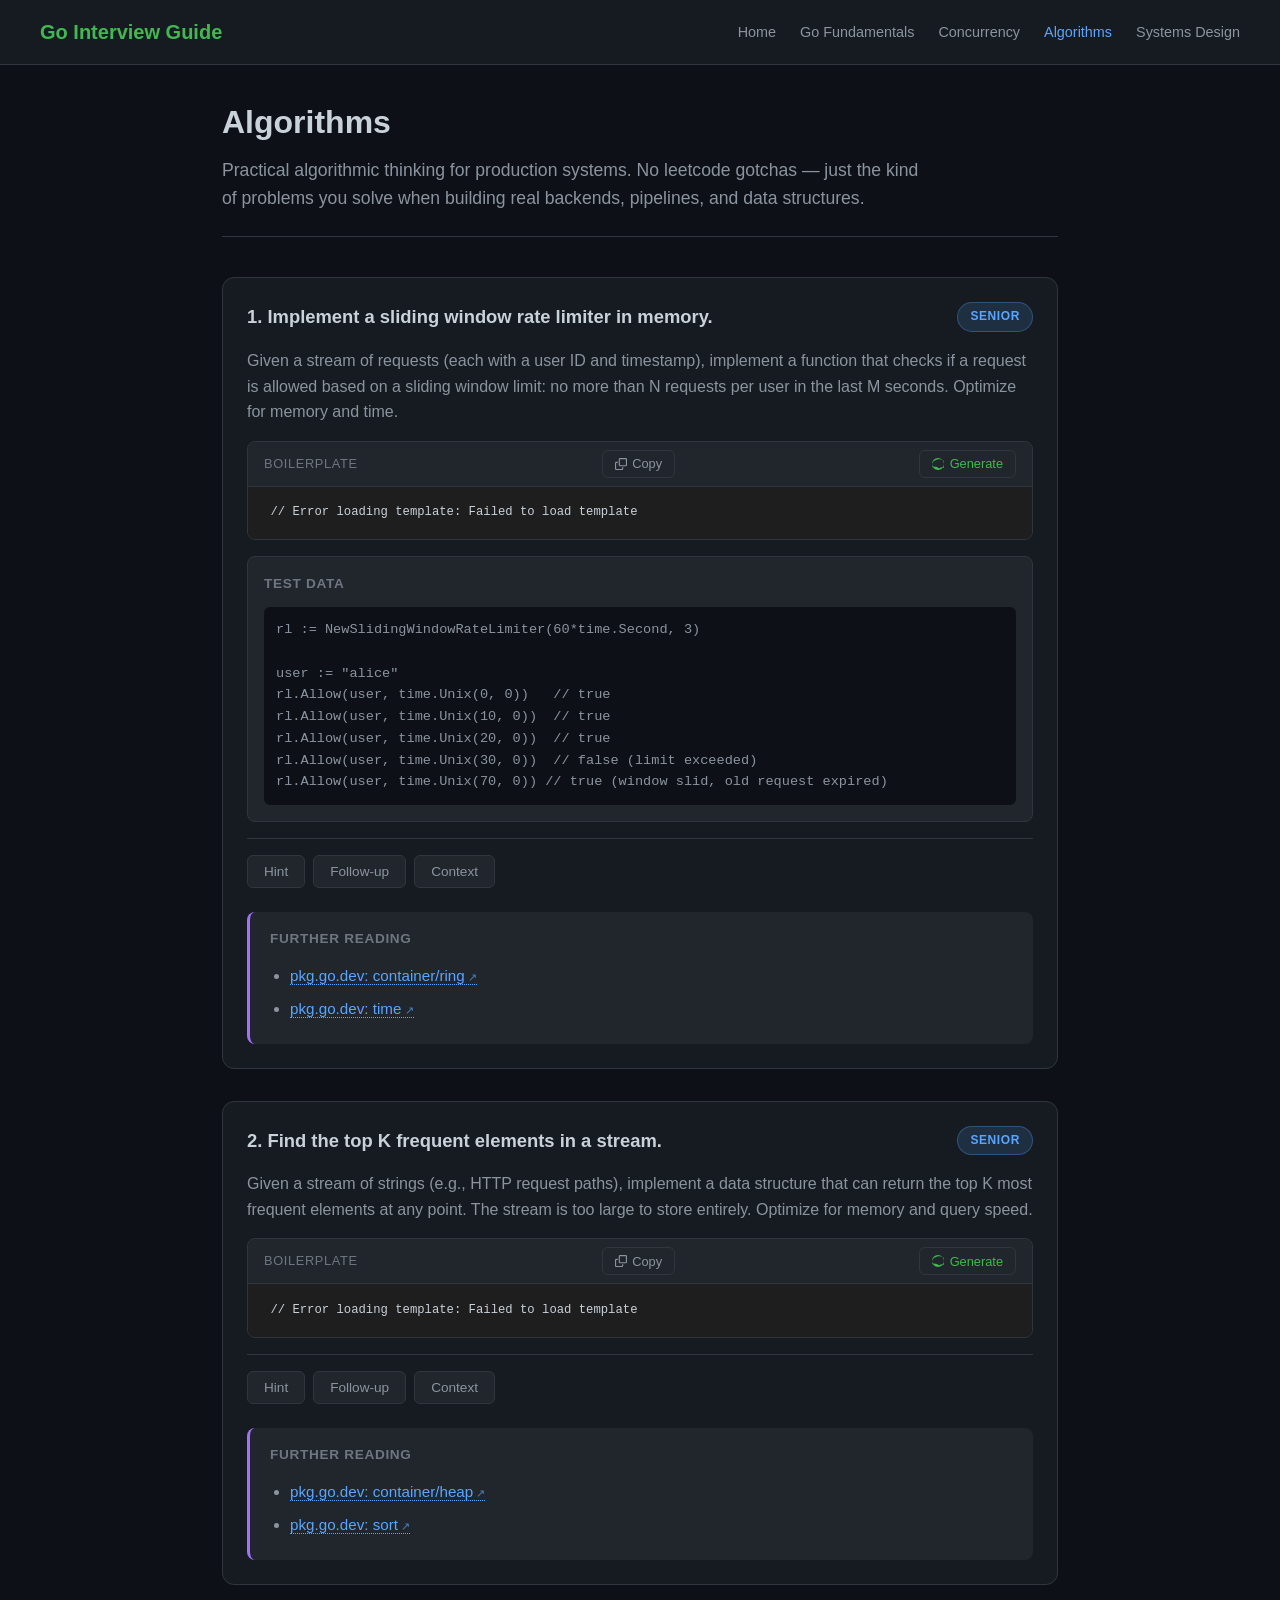
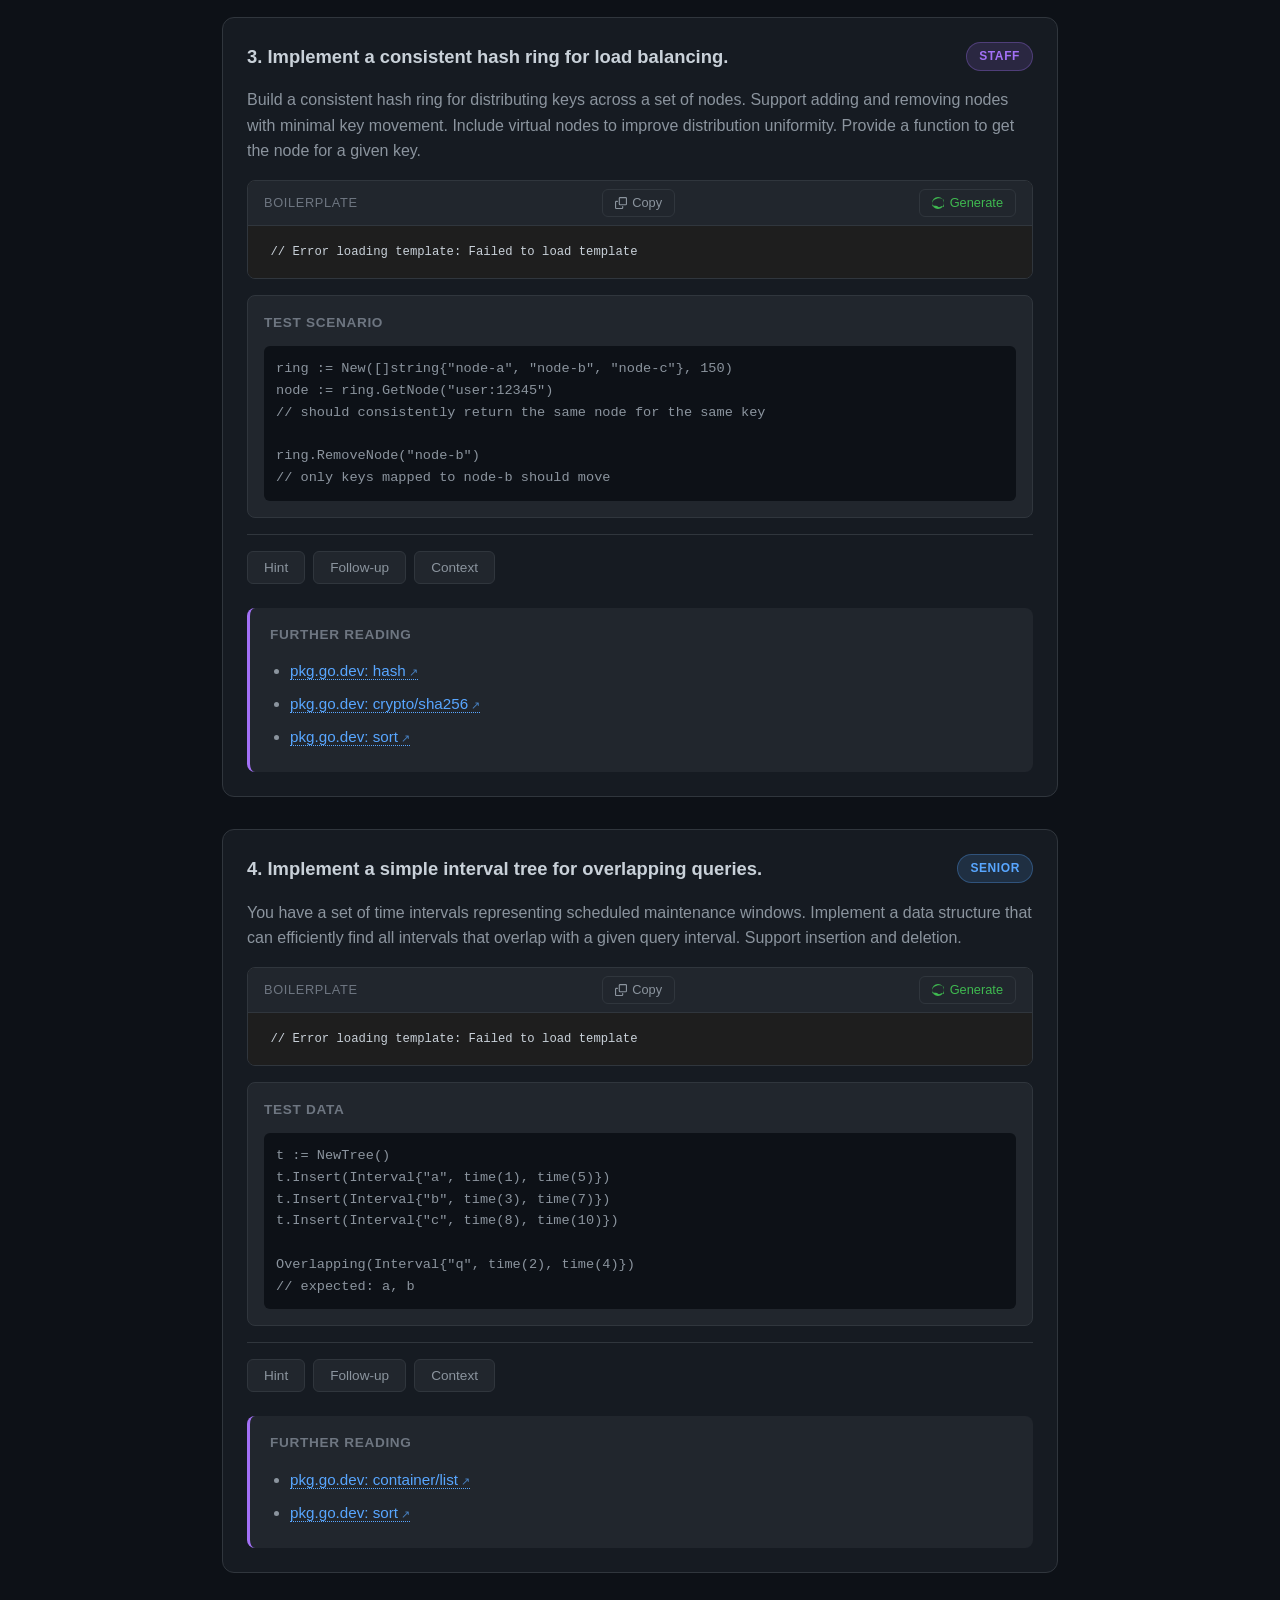
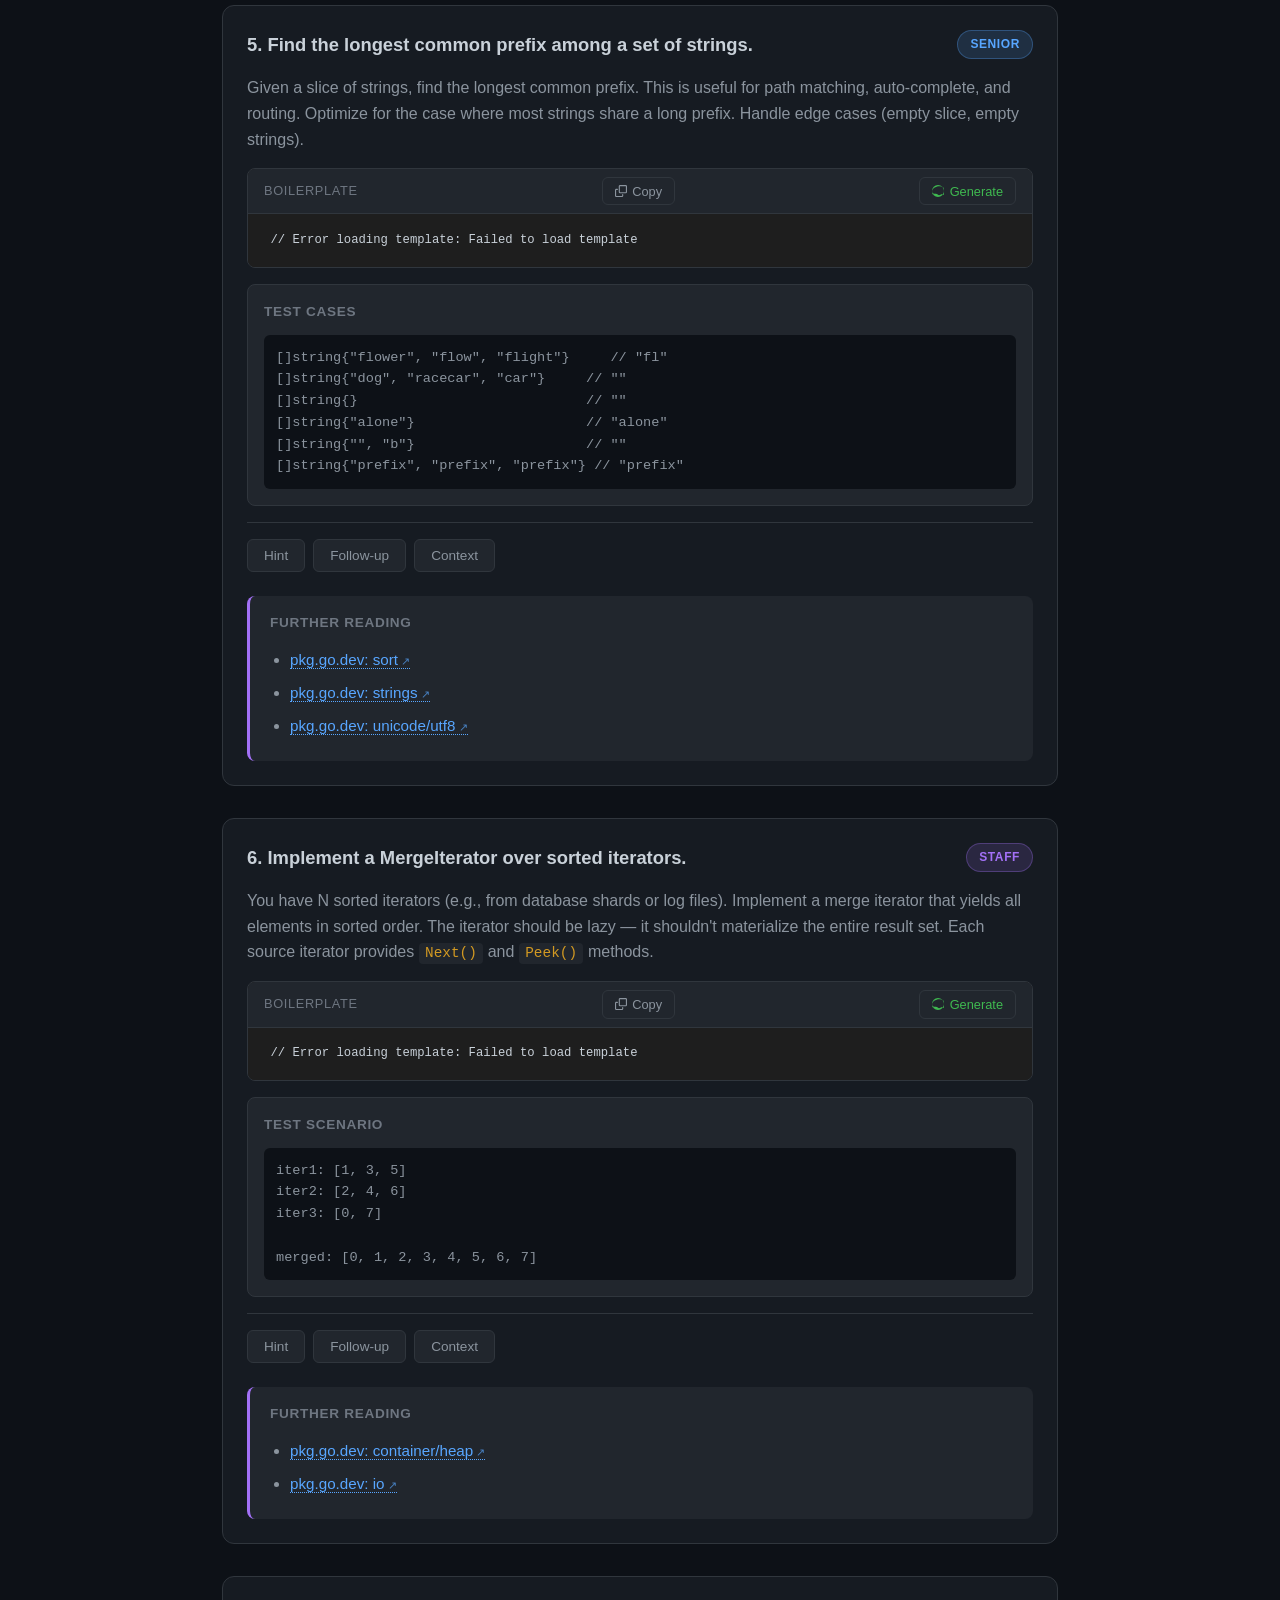
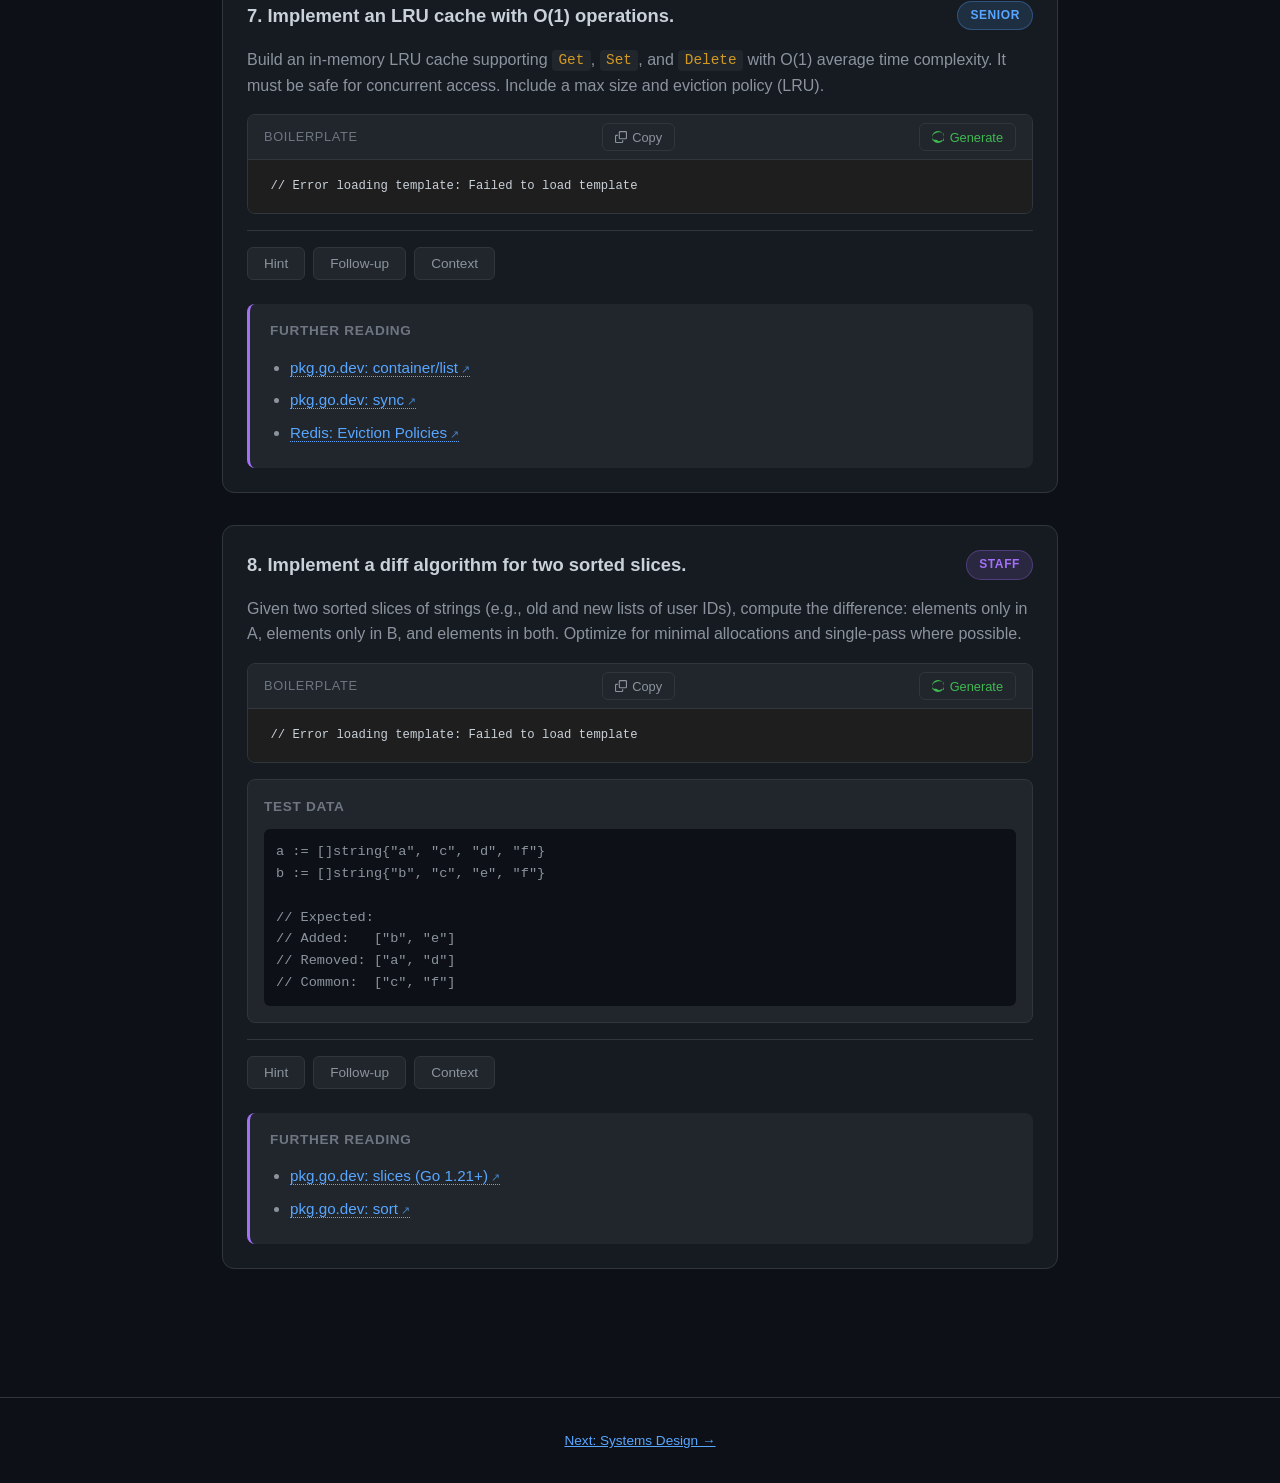
==== go-interview-guide/algorithms.html @ 75d3f21a "init" ====
<!DOCTYPE html>
<html lang="en">
<head>
  <meta charset="UTF-8">
  <meta name="viewport" content="width=device-width, initial-scale=1.0">
  <title>Algorithms - Interview Guide</title>
  <link rel="stylesheet" href="style.css">
  <script src="script.js" defer></script>
</head>
<body>
  <header class="site-header">
    <div class="header-content">
      <a href="index.html" class="site-title">Go Interview Guide</a>
      <nav>
        <ul class="nav-links">
          <li><a href="index.html">Home</a></li>
          <li><a href="go-fundamentals.html">Go Fundamentals</a></li>
          <li><a href="concurrency.html">Concurrency</a></li>
          <li><a href="algorithms.html">Algorithms</a></li>
          <li><a href="systems-design.html">Systems Design</a></li>
        </ul>
      </nav>
    </div>
  </header>

  <main class="container">
    <div class="section-header">
      <h1>Algorithms</h1>
      <p>Practical algorithmic thinking for production systems. No leetcode gotchas — just the kind of problems you solve when building real backends, pipelines, and data structures.</p>
    </div>

    <!-- Question 1 -->
    <div class="question-card">
      <div class="question-header">
        <h3 class="question-title">1. Implement a sliding window rate limiter in memory.</h3>
        <span class="level-badge level-senior">Senior</span>
      </div>
      <div class="question-body">
        <p>Given a stream of requests (each with a user ID and timestamp), implement a function that checks if a request is allowed based on a sliding window limit: no more than N requests per user in the last M seconds. Optimize for memory and time.</p>

        <div class="code-block-wrapper" data-template="algorithms/q01-sliding-window/main.go">
          <div class="code-header">
            <span class="code-label">Boilerplate</span>
            <button class="copy-btn">
              <svg width="12" height="12" viewBox="0 0 16 16" fill="currentColor"><path d="M0 6.75C0 5.784.784 5 1.75 5h1.5a.75.75 0 0 1 0 1.5h-1.5a.25.25 0 0 0-.25.25v7.5c0 .138.112.25.25.25h7.5a.25.25 0 0 0 .25-.25v-1.5a.75.75 0 0 1 1.5 0v1.5A1.75 1.75 0 0 1 9.25 16h-7.5A1.75 1.75 0 0 1 0 14.25Z"/><path d="M5 1.75C5 .784 5.784 0 6.75 0h7.5C15.216 0 16 .784 16 1.75v7.5A1.75 1.75 0 0 1 14.25 11h-7.5A1.75 1.75 0 0 1 5 9.25Zm1.75-.25a.25.25 0 0 0-.25.25v7.5c0 .138.112.25.25.25h7.5a.25.25 0 0 0 .25-.25v-7.5a.25.25 0 0 0-.25-.25Z"/></svg>
              Copy
            </button>
            <button class="generate-btn" data-template="algorithms/q01-sliding-window/main.go" data-problem="q1" data-section="algorithms">
              <svg width="12" height="12" viewBox="0 0 16 16" fill="currentColor"><path d="M8 0a8 8 0 1 1 0 16A8 8 0 0 1 8 0ZM1.612 10.867c.763.813 2.014 1.144 2.984.816.23-.086.48-.126.73-.126.67 0 1.34.24 1.86.69.12.1.24.22.36.35.72.87 1.88 1.22 2.92.84.28-.1.56-.26.82-.46.72-.57 1.68-.78 2.58-.54.62.16 1.2.52 1.62 1.03a6.96 6.96 0 0 0 1.62-5.05c0-2.12-.94-4.02-2.42-5.29a6.96 6.96 0 0 0-3.71-1.56c-.42-.04-.84-.06-1.26-.06-2.48 0-4.8.84-6.64 2.26-.28.22-.54.46-.8.72-.46.46-.88.98-1.24 1.54-.46.72-.8 1.52-1.02 2.36-.1.42-.16.86-.16 1.3 0 1.12.3 2.18.82 3.1z"/></svg>
              Generate
            </button>
          </div>
          <pre><code class="template-content">Loading...</code></pre>
        </div>

        <div class="test-box">
          <h4>Test Data</h4>
          <pre>rl := NewSlidingWindowRateLimiter(60*time.Second, 3)

user := "alice"
rl.Allow(user, time.Unix(0, 0))   // true
rl.Allow(user, time.Unix(10, 0))  // true
rl.Allow(user, time.Unix(20, 0))  // true
rl.Allow(user, time.Unix(30, 0))  // false (limit exceeded)
rl.Allow(user, time.Unix(70, 0)) // true (window slid, old request expired)</pre>
        </div>

        <div class="workspace-status" id="ws-q1"></div>
        <div class="toggle-controls">
          <button class="toggle-btn" data-target="q1-hint">Hint</button>
          <button class="toggle-btn" data-target="q1-followup">Follow-up</button>
          <button class="toggle-btn" data-target="q1-context">Context</button>
        </div>

        <div id="q1-hint" class="toggle-content hint-box">
          <h4>Hint</h4>
          <p>Store a ring buffer or circular slice of timestamps per user. On each request, drop timestamps older than <code>now - window</code>, then check the count. A ring buffer gives O(1) amortized time and bounded memory.</p>
        </div>
        <div id="q1-followup" class="toggle-content followup-box">
          <h4>Follow-up</h4>
          <ul>
            <li>How would you evict stale users to prevent memory growth?</li>
            <li>What if you need to support millions of users? How would you shard this?</li>
            <li>Compare fixed window vs. sliding window. Why is sliding window "fairer"?</li>
          </ul>
        </div>
        <div id="q1-context" class="toggle-content context-box">
          <h4>Context</h4>
          <p>Sliding window rate limiting is a standard backend requirement. The naive approach (storing all requests) has unbounded memory. The ring buffer approach is the production answer. The sharding follow-up is a classic distributed systems question that separates senior from staff.</p>
        </div>
        <div class="further-reading">
          <h4>Further Reading</h4>
          <ul>
            <li><a href="https://pkg.go.dev/container/ring" class="doc-link" target="_blank" rel="noopener">pkg.go.dev: container/ring</a></li>
            <li><a href="https://pkg.go.dev/time" class="doc-link" target="_blank" rel="noopener">pkg.go.dev: time</a></li>
          </ul>
        </div>
      </div>
    </div>

    <!-- Question 2 -->
    <div class="question-card">
      <div class="question-header">
        <h3 class="question-title">2. Find the top K frequent elements in a stream.</h3>
        <span class="level-badge level-senior">Senior</span>
      </div>
      <div class="question-body">
        <p>Given a stream of strings (e.g., HTTP request paths), implement a data structure that can return the top K most frequent elements at any point. The stream is too large to store entirely. Optimize for memory and query speed.</p>

        <div class="code-block-wrapper" data-template="algorithms/q02-top-k/topk.go">
          <div class="code-header">
            <span class="code-label">Boilerplate</span>
            <button class="copy-btn">
              <svg width="12" height="12" viewBox="0 0 16 16" fill="currentColor"><path d="M0 6.75C0 5.784.784 5 1.75 5h1.5a.75.75 0 0 1 0 1.5h-1.5a.25.25 0 0 0-.25.25v7.5c0 .138.112.25.25.25h7.5a.25.25 0 0 0 .25-.25v-1.5a.75.75 0 0 1 1.5 0v1.5A1.75 1.75 0 0 1 9.25 16h-7.5A1.75 1.75 0 0 1 0 14.25Z"/><path d="M5 1.75C5 .784 5.784 0 6.75 0h7.5C15.216 0 16 .784 16 1.75v7.5A1.75 1.75 0 0 1 14.25 11h-7.5A1.75 1.75 0 0 1 5 9.25Zm1.75-.25a.25.25 0 0 0-.25.25v7.5c0 .138.112.25.25.25h7.5a.25.25 0 0 0 .25-.25v-7.5a.25.25 0 0 0-.25-.25Z"/></svg>
              Copy
            </button>
            <button class="generate-btn" data-template="algorithms/q02-top-k/topk.go" data-problem="q2" data-section="algorithms">
              <svg width="12" height="12" viewBox="0 0 16 16" fill="currentColor"><path d="M8 0a8 8 0 1 1 0 16A8 8 0 0 1 8 0ZM1.612 10.867c.763.813 2.014 1.144 2.984.816.23-.086.48-.126.73-.126.67 0 1.34.24 1.86.69.12.1.24.22.36.35.72.87 1.88 1.22 2.92.84.28-.1.56-.26.82-.46.72-.57 1.68-.78 2.58-.54.62.16 1.2.52 1.62 1.03a6.96 6.96 0 0 0 1.62-5.05c0-2.12-.94-4.02-2.42-5.29a6.96 6.96 0 0 0-3.71-1.56c-.42-.04-.84-.06-1.26-.06-2.48 0-4.8.84-6.64 2.26-.28.22-.54.46-.8.72-.46.46-.88.98-1.24 1.54-.46.72-.8 1.52-1.02 2.36-.1.42-.16.86-.16 1.3 0 1.12.3 2.18.82 3.1z"/></svg>
              Generate
            </button>
          </div>
          <pre><code class="template-content">Loading...</code></pre>
        </div>

        <div class="workspace-status" id="ws-q2"></div>
        <div class="toggle-controls">
          <button class="toggle-btn" data-target="q2-hint">Hint</button>
          <button class="toggle-btn" data-target="q2-followup">Follow-up</button>
          <button class="toggle-btn" data-target="q2-context">Context</button>
        </div>

        <div id="q2-hint" class="toggle-content hint-box">
          <h4>Hint</h4>
          <p>A min-heap of size K is the classic answer. But with a stream, you also need a frequency map. Maintain a map of all seen items and a min-heap for the top K. On each observe, update the map and possibly the heap.</p>
        </div>
        <div id="q2-followup" class="toggle-content followup-box">
          <h4>Follow-up</h4>
          <ul>
            <li>What if the stream is unbounded and you need to forget old data? Implement sliding window top-K.</li>
            <li>How would you parallelize this across multiple goroutines?</li>
            <li>Discuss the Count-Min Sketch as an approximate alternative. When is it appropriate?</li>
          </ul>
        </div>
        <div id="q2-context" class="toggle-content context-box">
          <h4>Context</h4>
          <p>Top-K is a fundamental analytics problem. In production, you'll see it in request path analysis, error tracking, and APM dashboards. The exact min-heap approach works for moderate cardinalities. The Count-Min Sketch follow-up is a great conversation starter about approximate algorithms and the memory/accuracy trade-off.</p>
        </div>
        <div class="further-reading">
          <h4>Further Reading</h4>
          <ul>
            <li><a href="https://pkg.go.dev/container/heap" class="doc-link" target="_blank" rel="noopener">pkg.go.dev: container/heap</a></li>
            <li><a href="https://pkg.go.dev/sort" class="doc-link" target="_blank" rel="noopener">pkg.go.dev: sort</a></li>
          </ul>
        </div>
      </div>
    </div>

    <!-- Question 3 -->
    <div class="question-card">
      <div class="question-header">
        <h3 class="question-title">3. Implement a consistent hash ring for load balancing.</h3>
        <span class="level-badge level-staff">Staff</span>
      </div>
      <div class="question-body">
        <p>Build a consistent hash ring for distributing keys across a set of nodes. Support adding and removing nodes with minimal key movement. Include virtual nodes to improve distribution uniformity. Provide a function to get the node for a given key.</p>

        <div class="code-block-wrapper" data-template="algorithms/q03-consistent-hash/hashring.go">
          <div class="code-header">
            <span class="code-label">Boilerplate</span>
            <button class="copy-btn">
              <svg width="12" height="12" viewBox="0 0 16 16" fill="currentColor"><path d="M0 6.75C0 5.784.784 5 1.75 5h1.5a.75.75 0 0 1 0 1.5h-1.5a.25.25 0 0 0-.25.25v7.5c0 .138.112.25.25.25h7.5a.25.25 0 0 0 .25-.25v-1.5a.75.75 0 0 1 1.5 0v1.5A1.75 1.75 0 0 1 9.25 16h-7.5A1.75 1.75 0 0 1 0 14.25Z"/><path d="M5 1.75C5 .784 5.784 0 6.75 0h7.5C15.216 0 16 .784 16 1.75v7.5A1.75 1.75 0 0 1 14.25 11h-7.5A1.75 1.75 0 0 1 5 9.25Zm1.75-.25a.25.25 0 0 0-.25.25v7.5c0 .138.112.25.25.25h7.5a.25.25 0 0 0 .25-.25v-7.5a.25.25 0 0 0-.25-.25Z"/></svg>
              Copy
            </button>
            <button class="generate-btn" data-template="algorithms/q03-consistent-hash/hashring.go" data-problem="q3" data-section="algorithms">
              <svg width="12" height="12" viewBox="0 0 16 16" fill="currentColor"><path d="M8 0a8 8 0 1 1 0 16A8 8 0 0 1 8 0ZM1.612 10.867c.763.813 2.014 1.144 2.984.816.23-.086.48-.126.73-.126.67 0 1.34.24 1.86.69.12.1.24.22.36.35.72.87 1.88 1.22 2.92.84.28-.1.56-.26.82-.46.72-.57 1.68-.78 2.58-.54.62.16 1.2.52 1.62 1.03a6.96 6.96 0 0 0 1.62-5.05c0-2.12-.94-4.02-2.42-5.29a6.96 6.96 0 0 0-3.71-1.56c-.42-.04-.84-.06-1.26-.06-2.48 0-4.8.84-6.64 2.26-.28.22-.54.46-.8.72-.46.46-.88.98-1.24 1.54-.46.72-.8 1.52-1.02 2.36-.1.42-.16.86-.16 1.3 0 1.12.3 2.18.82 3.1z"/></svg>
              Generate
            </button>
          </div>
          <pre><code class="template-content">Loading...</code></pre>
        </div>

        <div class="test-box">
          <h4>Test Scenario</h4>
          <pre>ring := New([]string{"node-a", "node-b", "node-c"}, 150)
node := ring.GetNode("user:12345")
// should consistently return the same node for the same key

ring.RemoveNode("node-b")
// only keys mapped to node-b should move</pre>
        </div>

        <div class="workspace-status" id="ws-q3"></div>
        <div class="toggle-controls">
          <button class="toggle-btn" data-target="q3-hint">Hint</button>
          <button class="toggle-btn" data-target="q3-followup">Follow-up</button>
          <button class="toggle-btn" data-target="q3-context">Context</button>
        </div>

        <div id="q3-hint" class="toggle-content hint-box">
          <h4>Hint</h4>
          <p>Hash each virtual node (e.g., <code>node#0</code>, <code>node#1</code>) to a position on a circle. Store sorted positions in a slice. To find the node for a key, hash the key and binary search for the next position on the ring. Wrap around to the first node if needed.</p>
        </div>
        <div id="q3-followup" class="toggle-content followup-box">
          <h4>Follow-up</h4>
          <ul>
            <li>How would you implement replication (a key maps to N nodes)?</li>
            <li>What hash function would you use? Why not MD5 or SHA-1?</li>
            <li>How does this compare to rendezvous hashing? When is each better?</li>
          </ul>
        </div>
        <div id="q3-context" class="toggle-content context-box">
          <h4>Context</h4>
          <p>Consistent hashing is the foundation of distributed caching (e.g., groupcache, Redis Cluster) and distributed storage. Understanding why it works (minimal rebalancing) and the virtual node optimization (uniformity) is a staff-level expectation. The comparison with rendezvous hashing is a great interview conversation.</p>
        </div>
        <div class="further-reading">
          <h4>Further Reading</h4>
          <ul>
            <li><a href="https://pkg.go.dev/hash" class="doc-link" target="_blank" rel="noopener">pkg.go.dev: hash</a></li>
            <li><a href="https://pkg.go.dev/crypto/sha256" class="doc-link" target="_blank" rel="noopener">pkg.go.dev: crypto/sha256</a></li>
            <li><a href="https://pkg.go.dev/sort" class="doc-link" target="_blank" rel="noopener">pkg.go.dev: sort</a></li>
          </ul>
        </div>
      </div>
    </div>

    <!-- Question 4 -->
    <div class="question-card">
      <div class="question-header">
        <h3 class="question-title">4. Implement a simple interval tree for overlapping queries.</h3>
        <span class="level-badge level-senior">Senior</span>
      </div>
      <div class="question-body">
        <p>You have a set of time intervals representing scheduled maintenance windows. Implement a data structure that can efficiently find all intervals that overlap with a given query interval. Support insertion and deletion.</p>

        <div class="code-block-wrapper" data-template="algorithms/q04-interval-tree/interval.go">
          <div class="code-header">
            <span class="code-label">Boilerplate</span>
            <button class="copy-btn">
              <svg width="12" height="12" viewBox="0 0 16 16" fill="currentColor"><path d="M0 6.75C0 5.784.784 5 1.75 5h1.5a.75.75 0 0 1 0 1.5h-1.5a.25.25 0 0 0-.25.25v7.5c0 .138.112.25.25.25h7.5a.25.25 0 0 0 .25-.25v-1.5a.75.75 0 0 1 1.5 0v1.5A1.75 1.75 0 0 1 9.25 16h-7.5A1.75 1.75 0 0 1 0 14.25Z"/><path d="M5 1.75C5 .784 5.784 0 6.75 0h7.5C15.216 0 16 .784 16 1.75v7.5A1.75 1.75 0 0 1 14.25 11h-7.5A1.75 1.75 0 0 1 5 9.25Zm1.75-.25a.25.25 0 0 0-.25.25v7.5c0 .138.112.25.25.25h7.5a.25.25 0 0 0 .25-.25v-7.5a.25.25 0 0 0-.25-.25Z"/></svg>
              Copy
            </button>
            <button class="generate-btn" data-template="algorithms/q04-interval-tree/interval.go" data-problem="q4" data-section="algorithms">
              <svg width="12" height="12" viewBox="0 0 16 16" fill="currentColor"><path d="M8 0a8 8 0 1 1 0 16A8 8 0 0 1 8 0ZM1.612 10.867c.763.813 2.014 1.144 2.984.816.23-.086.48-.126.73-.126.67 0 1.34.24 1.86.69.12.1.24.22.36.35.72.87 1.88 1.22 2.92.84.28-.1.56-.26.82-.46.72-.57 1.68-.78 2.58-.54.62.16 1.2.52 1.62 1.03a6.96 6.96 0 0 0 1.62-5.05c0-2.12-.94-4.02-2.42-5.29a6.96 6.96 0 0 0-3.71-1.56c-.42-.04-.84-.06-1.26-.06-2.48 0-4.8.84-6.64 2.26-.28.22-.54.46-.8.72-.46.46-.88.98-1.24 1.54-.46.72-.8 1.52-1.02 2.36-.1.42-.16.86-.16 1.3 0 1.12.3 2.18.82 3.1z"/></svg>
              Generate
            </button>
          </div>
          <pre><code class="template-content">Loading...</code></pre>
        </div>

        <div class="test-box">
          <h4>Test Data</h4>
          <pre>t := NewTree()
t.Insert(Interval{"a", time(1), time(5)})
t.Insert(Interval{"b", time(3), time(7)})
t.Insert(Interval{"c", time(8), time(10)})

Overlapping(Interval{"q", time(2), time(4)})
// expected: a, b</pre>
        </div>

        <div class="workspace-status" id="ws-q4"></div>
        <div class="toggle-controls">
          <button class="toggle-btn" data-target="q4-hint">Hint</button>
          <button class="toggle-btn" data-target="q4-followup">Follow-up</button>
          <button class="toggle-btn" data-target="q4-context">Context</button>
        </div>

        <div id="q4-hint" class="toggle-content hint-box">
          <h4>Hint</h4>
          <p>A balanced BST (e.g., augmented red-black or AVL tree) keyed by start time, where each node stores the maximum end time in its subtree. Query by checking if the left subtree could contain overlaps (max end >= query start). If not, skip the entire subtree.</p>
        </div>
        <div id="q4-followup" class="toggle-content followup-box">
          <h4>Follow-up</h4>
          <ul>
            <li>What's the time complexity of insertion, deletion, and query?</li>
            <li>How would you implement this if the interval count is small (e.g., < 100)?</li>
            <li>What if intervals are half-open [start, end)? How does that affect overlap?</li>
          </ul>
        </div>
        <div id="q4-context" class="toggle-content context-box">
          <h4>Context</h4>
          <p>Interval trees are common in scheduling, resource allocation, and collision detection. For small sets, a simple slice scan is often faster in practice due to cache locality. The augmented BST is the theoretically correct answer, but the "small set" follow-up shows practical engineering judgment.</p>
        </div>
        <div class="further-reading">
          <h4>Further Reading</h4>
          <ul>
            <li><a href="https://pkg.go.dev/container/list" class="doc-link" target="_blank" rel="noopener">pkg.go.dev: container/list</a></li>
            <li><a href="https://pkg.go.dev/sort" class="doc-link" target="_blank" rel="noopener">pkg.go.dev: sort</a></li>
          </ul>
        </div>
      </div>
    </div>

    <!-- Question 5 -->
    <div class="question-card">
      <div class="question-header">
        <h3 class="question-title">5. Find the longest common prefix among a set of strings.</h3>
        <span class="level-badge level-senior">Senior</span>
      </div>
      <div class="question-body">
        <p>Given a slice of strings, find the longest common prefix. This is useful for path matching, auto-complete, and routing. Optimize for the case where most strings share a long prefix. Handle edge cases (empty slice, empty strings).</p>

        <div class="code-block-wrapper" data-template="algorithms/q05-longest-prefix/main.go">
          <div class="code-header">
            <span class="code-label">Boilerplate</span>
            <button class="copy-btn">
              <svg width="12" height="12" viewBox="0 0 16 16" fill="currentColor"><path d="M0 6.75C0 5.784.784 5 1.75 5h1.5a.75.75 0 0 1 0 1.5h-1.5a.25.25 0 0 0-.25.25v7.5c0 .138.112.25.25.25h7.5a.25.25 0 0 0 .25-.25v-1.5a.75.75 0 0 1 1.5 0v1.5A1.75 1.75 0 0 1 9.25 16h-7.5A1.75 1.75 0 0 1 0 14.25Z"/><path d="M5 1.75C5 .784 5.784 0 6.75 0h7.5C15.216 0 16 .784 16 1.75v7.5A1.75 1.75 0 0 1 14.25 11h-7.5A1.75 1.75 0 0 1 5 9.25Zm1.75-.25a.25.25 0 0 0-.25.25v7.5c0 .138.112.25.25.25h7.5a.25.25 0 0 0 .25-.25v-7.5a.25.25 0 0 0-.25-.25Z"/></svg>
              Copy
            </button>
            <button class="generate-btn" data-template="algorithms/q05-longest-prefix/main.go" data-problem="q5" data-section="algorithms">
              <svg width="12" height="12" viewBox="0 0 16 16" fill="currentColor"><path d="M8 0a8 8 0 1 1 0 16A8 8 0 0 1 8 0ZM1.612 10.867c.763.813 2.014 1.144 2.984.816.23-.086.48-.126.73-.126.67 0 1.34.24 1.86.69.12.1.24.22.36.35.72.87 1.88 1.22 2.92.84.28-.1.56-.26.82-.46.72-.57 1.68-.78 2.58-.54.62.16 1.2.52 1.62 1.03a6.96 6.96 0 0 0 1.62-5.05c0-2.12-.94-4.02-2.42-5.29a6.96 6.96 0 0 0-3.71-1.56c-.42-.04-.84-.06-1.26-.06-2.48 0-4.8.84-6.64 2.26-.28.22-.54.46-.8.72-.46.46-.88.98-1.24 1.54-.46.72-.8 1.52-1.02 2.36-.1.42-.16.86-.16 1.3 0 1.12.3 2.18.82 3.1z"/></svg>
              Generate
            </button>
          </div>
          <pre><code class="template-content">Loading...</code></pre>
        </div>

        <div class="test-box">
          <h4>Test Cases</h4>
          <pre>[]string{"flower", "flow", "flight"}     // "fl"
[]string{"dog", "racecar", "car"}     // ""
[]string{}                            // ""
[]string{"alone"}                     // "alone"
[]string{"", "b"}                     // ""
[]string{"prefix", "prefix", "prefix"} // "prefix"</pre>
        </div>

        <div class="workspace-status" id="ws-q5"></div>
        <div class="toggle-controls">
          <button class="toggle-btn" data-target="q5-hint">Hint</button>
          <button class="toggle-btn" data-target="q5-followup">Follow-up</button>
          <button class="toggle-btn" data-target="q5-context">Context</button>
        </div>

        <div id="q5-hint" class="toggle-content hint-box">
          <h4>Hint</h4>
          <p>Sort the strings first. Then only compare the first and last strings — the longest common prefix of the whole set must be the common prefix of these two extremes. This is O(N log N) for sorting but only O(M) for the comparison, where M is the length of the shortest string.</p>
        </div>
        <div id="q5-followup" class="toggle-content followup-box">
          <h4>Follow-up</h4>
          <ul>
            <li>What's the time and space complexity of your solution?</li>
            <li>How would you solve this if the strings are in a Trie and you can't read them all into memory?</li>
            <li>What if the strings are UTF-8? Does your solution handle multi-byte characters correctly?</li>
          </ul>
        </div>
        <div id="q5-context" class="toggle-content context-box">
          <h4>Context</h4>
          <p>This appears in routing (HTTP path prefixes), logging (finding common log prefixes), and configuration management. The sort-then-compare approach is a neat optimization that many candidates miss. The Trie follow-up is a great segue into data structure design.</p>
        </div>
        <div class="further-reading">
          <h4>Further Reading</h4>
          <ul>
            <li><a href="https://pkg.go.dev/sort" class="doc-link" target="_blank" rel="noopener">pkg.go.dev: sort</a></li>
            <li><a href="https://pkg.go.dev/strings" class="doc-link" target="_blank" rel="noopener">pkg.go.dev: strings</a></li>
            <li><a href="https://pkg.go.dev/unicode/utf8" class="doc-link" target="_blank" rel="noopener">pkg.go.dev: unicode/utf8</a></li>
          </ul>
        </div>
      </div>
    </div>

    <!-- Question 6 -->
    <div class="question-card">
      <div class="question-header">
        <h3 class="question-title">6. Implement a MergeIterator over sorted iterators.</h3>
        <span class="level-badge level-staff">Staff</span>
      </div>
      <div class="question-body">
        <p>You have N sorted iterators (e.g., from database shards or log files). Implement a merge iterator that yields all elements in sorted order. The iterator should be lazy — it shouldn't materialize the entire result set. Each source iterator provides <code>Next()</code> and <code>Peek()</code> methods.</p>

        <div class="code-block-wrapper" data-template="algorithms/q06-merge-iterator/merge.go">
          <div class="code-header">
            <span class="code-label">Boilerplate</span>
            <button class="copy-btn">
              <svg width="12" height="12" viewBox="0 0 16 16" fill="currentColor"><path d="M0 6.75C0 5.784.784 5 1.75 5h1.5a.75.75 0 0 1 0 1.5h-1.5a.25.25 0 0 0-.25.25v7.5c0 .138.112.25.25.25h7.5a.25.25 0 0 0 .25-.25v-1.5a.75.75 0 0 1 1.5 0v1.5A1.75 1.75 0 0 1 9.25 16h-7.5A1.75 1.75 0 0 1 0 14.25Z"/><path d="M5 1.75C5 .784 5.784 0 6.75 0h7.5C15.216 0 16 .784 16 1.75v7.5A1.75 1.75 0 0 1 14.25 11h-7.5A1.75 1.75 0 0 1 5 9.25Zm1.75-.25a.25.25 0 0 0-.25.25v7.5c0 .138.112.25.25.25h7.5a.25.25 0 0 0 .25-.25v-7.5a.25.25 0 0 0-.25-.25Z"/></svg>
              Copy
            </button>
            <button class="generate-btn" data-template="algorithms/q06-merge-iterator/merge.go" data-problem="q6" data-section="algorithms">
              <svg width="12" height="12" viewBox="0 0 16 16" fill="currentColor"><path d="M8 0a8 8 0 1 1 0 16A8 8 0 0 1 8 0ZM1.612 10.867c.763.813 2.014 1.144 2.984.816.23-.086.48-.126.73-.126.67 0 1.34.24 1.86.69.12.1.24.22.36.35.72.87 1.88 1.22 2.92.84.28-.1.56-.26.82-.46.72-.57 1.68-.78 2.58-.54.62.16 1.2.52 1.62 1.03a6.96 6.96 0 0 0 1.62-5.05c0-2.12-.94-4.02-2.42-5.29a6.96 6.96 0 0 0-3.71-1.56c-.42-.04-.84-.06-1.26-.06-2.48 0-4.8.84-6.64 2.26-.28.22-.54.46-.8.72-.46.46-.88.98-1.24 1.54-.46.72-.8 1.52-1.02 2.36-.1.42-.16.86-.16 1.3 0 1.12.3 2.18.82 3.1z"/></svg>
              Generate
            </button>
          </div>
          <pre><code class="template-content">Loading...</code></pre>
        </div>

        <div class="test-box">
          <h4>Test Scenario</h4>
          <pre>iter1: [1, 3, 5]
iter2: [2, 4, 6]
iter3: [0, 7]

merged: [0, 1, 2, 3, 4, 5, 6, 7]</pre>
        </div>

        <div class="workspace-status" id="ws-q6"></div>
        <div class="toggle-controls">
          <button class="toggle-btn" data-target="q6-hint">Hint</button>
          <button class="toggle-btn" data-target="q6-followup">Follow-up</button>
          <button class="toggle-btn" data-target="q6-context">Context</button>
        </div>

        <div id="q6-hint" class="toggle-content hint-box">
          <h4>Hint</h4>
          <p>A min-heap of size N is the natural structure. Each heap element stores the current value and a reference to the source iterator. On <code>Next()</code>, pop the smallest, advance its iterator, and push the new value back.</p>
        </div>
        <div id="q6-followup" class="toggle-content followup-box">
          <h4>Follow-up</h4>
          <ul>
            <li>What if the iterators are not sorted? How would you detect this?</li>
            <li>How would you handle duplicate removal across sources?</li>
            <li>What if the sources are remote (network latency)? How would you prefetch?</li>
          </ul>
        </div>
        <div id="q6-context" class="toggle-content context-box">
          <h4>Context</h4>
          <p>Merge iteration is the core of database query execution, log aggregation, and map-reduce shuffles. The lazy requirement is crucial for production — you can't materialize a billion rows. The network prefetch follow-up is a real distributed systems concern.</p>
        </div>
        <div class="further-reading">
          <h4>Further Reading</h4>
          <ul>
            <li><a href="https://pkg.go.dev/container/heap" class="doc-link" target="_blank" rel="noopener">pkg.go.dev: container/heap</a></li>
            <li><a href="https://pkg.go.dev/io" class="doc-link" target="_blank" rel="noopener">pkg.go.dev: io</a></li>
          </ul>
        </div>
      </div>
    </div>

    <!-- Question 7 -->
    <div class="question-card">
      <div class="question-header">
        <h3 class="question-title">7. Implement an LRU cache with O(1) operations.</h3>
        <span class="level-badge level-senior">Senior</span>
      </div>
      <div class="question-body">
        <p>Build an in-memory LRU cache supporting <code>Get</code>, <code>Set</code>, and <code>Delete</code> with O(1) average time complexity. It must be safe for concurrent access. Include a max size and eviction policy (LRU).</p>

        <div class="code-block-wrapper" data-template="algorithms/q07-lru-cache/lru.go">
          <div class="code-header">
            <span class="code-label">Boilerplate</span>
            <button class="copy-btn">
              <svg width="12" height="12" viewBox="0 0 16 16" fill="currentColor"><path d="M0 6.75C0 5.784.784 5 1.75 5h1.5a.75.75 0 0 1 0 1.5h-1.5a.25.25 0 0 0-.25.25v7.5c0 .138.112.25.25.25h7.5a.25.25 0 0 0 .25-.25v-1.5a.75.75 0 0 1 1.5 0v1.5A1.75 1.75 0 0 1 9.25 16h-7.5A1.75 1.75 0 0 1 0 14.25Z"/><path d="M5 1.75C5 .784 5.784 0 6.75 0h7.5C15.216 0 16 .784 16 1.75v7.5A1.75 1.75 0 0 1 14.25 11h-7.5A1.75 1.75 0 0 1 5 9.25Zm1.75-.25a.25.25 0 0 0-.25.25v7.5c0 .138.112.25.25.25h7.5a.25.25 0 0 0 .25-.25v-7.5a.25.25 0 0 0-.25-.25Z"/></svg>
              Copy
            </button>
            <button class="generate-btn" data-template="algorithms/q07-lru-cache/lru.go" data-problem="q7" data-section="algorithms">
              <svg width="12" height="12" viewBox="0 0 16 16" fill="currentColor"><path d="M8 0a8 8 0 1 1 0 16A8 8 0 0 1 8 0ZM1.612 10.867c.763.813 2.014 1.144 2.984.816.23-.086.48-.126.73-.126.67 0 1.34.24 1.86.69.12.1.24.22.36.35.72.87 1.88 1.22 2.92.84.28-.1.56-.26.82-.46.72-.57 1.68-.78 2.58-.54.62.16 1.2.52 1.62 1.03a6.96 6.96 0 0 0 1.62-5.05c0-2.12-.94-4.02-2.42-5.29a6.96 6.96 0 0 0-3.71-1.56c-.42-.04-.84-.06-1.26-.06-2.48 0-4.8.84-6.64 2.26-.28.22-.54.46-.8.72-.46.46-.88.98-1.24 1.54-.46.72-.8 1.52-1.02 2.36-.1.42-.16.86-.16 1.3 0 1.12.3 2.18.82 3.1z"/></svg>
              Generate
            </button>
          </div>
          <pre><code class="template-content">Loading...</code></pre>
        </div>

        <div class="workspace-status" id="ws-q7"></div>
        <div class="toggle-controls">
          <button class="toggle-btn" data-target="q7-hint">Hint</button>
          <button class="toggle-btn" data-target="q7-followup">Follow-up</button>
          <button class="toggle-btn" data-target="q7-context">Context</button>
        </div>

        <div id="q7-hint" class="toggle-content hint-box">
          <h4>Hint</h4>
          <p>Combine a hash map (for O(1) lookup) with a doubly linked list (for O(1) LRU tracking). The standard library's <code>container/list</code> works well. Protect with a <code>sync.RWMutex</code> or <code>sync.Mutex</code>.</p>
        </div>
        <div id="q7-followup" class="toggle-content followup-box">
          <h4>Follow-up</h4>
          <ul>
            <li>How would you add a TTL (time-to-live) per entry?</li>
            <li>What if you want to support approximate LRU (e.g., for very high throughput)?</li>
            <li>How would you persist this cache to disk on shutdown and restore on startup?</li>
          </ul>
        </div>
        <div id="q7-context" class="toggle-content context-box">
          <h4>Context</h4>
          <p>LRU is the most common caching interview question for a reason — it's a realistic combination of data structures and concurrency. The TTL follow-up is a real production requirement. The approximate LRU follow-up references Redis's volatile-lru and allkeys-lru eviction policies.</p>
        </div>
        <div class="further-reading">
          <h4>Further Reading</h4>
          <ul>
            <li><a href="https://pkg.go.dev/container/list" class="doc-link" target="_blank" rel="noopener">pkg.go.dev: container/list</a></li>
            <li><a href="https://pkg.go.dev/sync" class="doc-link" target="_blank" rel="noopener">pkg.go.dev: sync</a></li>
            <li><a href="https://redis.io/docs/reference/eviction-policies/" class="doc-link" target="_blank" rel="noopener">Redis: Eviction Policies</a></li>
          </ul>
        </div>
      </div>
    </div>

    <!-- Question 8 -->
    <div class="question-card">
      <div class="question-header">
        <h3 class="question-title">8. Implement a diff algorithm for two sorted slices.</h3>
        <span class="level-badge level-staff">Staff</span>
      </div>
      <div class="question-body">
        <p>Given two sorted slices of strings (e.g., old and new lists of user IDs), compute the difference: elements only in A, elements only in B, and elements in both. Optimize for minimal allocations and single-pass where possible.</p>

        <div class="code-block-wrapper" data-template="algorithms/q08-diff/diff.go">
          <div class="code-header">
            <span class="code-label">Boilerplate</span>
            <button class="copy-btn">
              <svg width="12" height="12" viewBox="0 0 16 16" fill="currentColor"><path d="M0 6.75C0 5.784.784 5 1.75 5h1.5a.75.75 0 0 1 0 1.5h-1.5a.25.25 0 0 0-.25.25v7.5c0 .138.112.25.25.25h7.5a.25.25 0 0 0 .25-.25v-1.5a.75.75 0 0 1 1.5 0v1.5A1.75 1.75 0 0 1 9.25 16h-7.5A1.75 1.75 0 0 1 0 14.25Z"/><path d="M5 1.75C5 .784 5.784 0 6.75 0h7.5C15.216 0 16 .784 16 1.75v7.5A1.75 1.75 0 0 1 14.25 11h-7.5A1.75 1.75 0 0 1 5 9.25Zm1.75-.25a.25.25 0 0 0-.25.25v7.5c0 .138.112.25.25.25h7.5a.25.25 0 0 0 .25-.25v-7.5a.25.25 0 0 0-.25-.25Z"/></svg>
              Copy
            </button>
            <button class="generate-btn" data-template="algorithms/q08-diff/diff.go" data-problem="q8" data-section="algorithms">
              <svg width="12" height="12" viewBox="0 0 16 16" fill="currentColor"><path d="M8 0a8 8 0 1 1 0 16A8 8 0 0 1 8 0ZM1.612 10.867c.763.813 2.014 1.144 2.984.816.23-.086.48-.126.73-.126.67 0 1.34.24 1.86.69.12.1.24.22.36.35.72.87 1.88 1.22 2.92.84.28-.1.56-.26.82-.46.72-.57 1.68-.78 2.58-.54.62.16 1.2.52 1.62 1.03a6.96 6.96 0 0 0 1.62-5.05c0-2.12-.94-4.02-2.42-5.29a6.96 6.96 0 0 0-3.71-1.56c-.42-.04-.84-.06-1.26-.06-2.48 0-4.8.84-6.64 2.26-.28.22-.54.46-.8.72-.46.46-.88.98-1.24 1.54-.46.72-.8 1.52-1.02 2.36-.1.42-.16.86-.16 1.3 0 1.12.3 2.18.82 3.1z"/></svg>
              Generate
            </button>
          </div>
          <pre><code class="template-content">Loading...</code></pre>
        </div>

        <div class="test-box">
          <h4>Test Data</h4>
          <pre>a := []string{"a", "c", "d", "f"}
b := []string{"b", "c", "e", "f"}

// Expected:
// Added:   ["b", "e"]
// Removed: ["a", "d"]
// Common:  ["c", "f"]</pre>
        </div>

        <div class="workspace-status" id="ws-q8"></div>
        <div class="toggle-controls">
          <button class="toggle-btn" data-target="q8-hint">Hint</button>
          <button class="toggle-btn" data-target="q8-followup">Follow-up</button>
          <button class="toggle-btn" data-target="q8-context">Context</button>
        </div>

        <div id="q8-hint" class="toggle-content hint-box">
          <h4>Hint</h4>
          <p>Two-pointer technique. Walk both slices simultaneously. If a[i] < b[j], a[i] is removed. If a[i] > b[j], b[j] is added. If equal, it's common. This is O(N+M) time and O(1) extra space (excluding output).</p>
        </div>
        <div id="q8-followup" class="toggle-content followup-box">
          <h4>Follow-up</h4>
          <ul>
            <li>What if the slices are not sorted? What's the best approach then?</li>
            <li>How would you handle this if the slices are too large to fit in memory?</li>
            <li>What if you need to stream the results instead of materializing them?</li>
          </ul>
        </div>
        <div id="q8-context" class="toggle-content context-box">
          <h4>Context</h4>
          <p>Diff is a core operation in reconciliation loops (e.g., Kubernetes controllers), database sync, and cache invalidation. The two-pointer approach is elegant and efficient. The streaming follow-up is a real concern for large datasets and shows systems thinking.</p>
        </div>
        <div class="further-reading">
          <h4>Further Reading</h4>
          <ul>
            <li><a href="https://pkg.go.dev/slices" class="doc-link" target="_blank" rel="noopener">pkg.go.dev: slices (Go 1.21+)</a></li>
            <li><a href="https://pkg.go.dev/sort" class="doc-link" target="_blank" rel="noopener">pkg.go.dev: sort</a></li>
          </ul>
        </div>
      </div>
    </div>
  </main>

  <footer class="site-footer">
    <p><a href="systems-design.html" style="color: var(--accent-blue);">Next: Systems Design &rarr;</a></p>
  </footer>
</body>
</html>
---- go-interview-guide/style.css ----
/* Go Interview Guide - Shared Styles */

:root {
  --bg-primary: #0d1117;
  --bg-secondary: #161b22;
  --bg-tertiary: #21262d;
  --border-color: #30363d;
  --text-primary: #c9d1d9;
  --text-secondary: #8b949e;
  --text-muted: #6e7681;
  --accent-blue: #58a6ff;
  --accent-green: #3fb950;
  --accent-yellow: #d29922;
  --accent-red: #f85149;
  --accent-purple: #a371f7;
  --code-bg: #1e1e1e;
  --font-sans: -apple-system, BlinkMacSystemFont, "Segoe UI", Roboto, Oxygen, Ubuntu, sans-serif;
  --font-mono: "SF Mono", "Fira Code", "Consolas", "Monaco", "Cascadia Code", monospace;
  --shadow-sm: 0 1px 2px rgba(0,0,0,0.3);
  --shadow-md: 0 4px 6px rgba(0,0,0,0.4);
  --shadow-lg: 0 10px 15px rgba(0,0,0,0.5);
  --radius-sm: 6px;
  --radius-md: 8px;
  --radius-lg: 12px;
}

* { box-sizing: border-box; margin: 0; padding: 0; }
html { scroll-behavior: smooth; }
body {
  font-family: var(--font-sans);
  background-color: var(--bg-primary);
  color: var(--text-primary);
  line-height: 1.6;
  -webkit-font-smoothing: antialiased;
}

/* Header */
.site-header {
  background-color: var(--bg-secondary);
  border-bottom: 1px solid var(--border-color);
  padding: 1rem 2rem;
  position: sticky;
  top: 0;
  z-index: 100;
  backdrop-filter: blur(10px);
}
.header-content {
  max-width: 1200px;
  margin: 0 auto;
  display: flex;
  justify-content: space-between;
  align-items: center;
  flex-wrap: wrap;
  gap: 1rem;
}
.site-title {
  font-size: 1.25rem;
  font-weight: 700;
  color: var(--accent-green);
  text-decoration: none;
  display: flex;
  align-items: center;
  gap: 0.5rem;
}
.site-title:hover { color: var(--accent-blue); }
.nav-links {
  display: flex;
  gap: 1.5rem;
  list-style: none;
  flex-wrap: wrap;
}
.nav-links a {
  color: var(--text-secondary);
  text-decoration: none;
  font-size: 0.9rem;
  font-weight: 500;
  transition: color 0.2s;
  padding: 0.25rem 0;
}
.nav-links a:hover, .nav-links a.active { color: var(--accent-blue); }

/* Main */
.container {
  max-width: 900px;
  margin: 0 auto;
  padding: 2rem;
}
.section-header {
  margin-bottom: 2.5rem;
  padding-bottom: 1.5rem;
  border-bottom: 1px solid var(--border-color);
}
.section-header h1 {
  font-size: 2rem;
  font-weight: 700;
  margin-bottom: 0.5rem;
  color: var(--text-primary);
}
.section-header p {
  color: var(--text-secondary);
  font-size: 1.1rem;
  max-width: 700px;
}

/* Hero */
.hero { text-align: center; padding: 3rem 0 2rem; }
.hero h1 { font-size: 2.5rem; margin-bottom: 1rem; color: var(--accent-green); }
.hero p { font-size: 1.2rem; color: var(--text-secondary); max-width: 600px; margin: 0 auto 2rem; }

/* Cards */
.card-grid {
  display: grid;
  grid-template-columns: repeat(auto-fit, minmax(280px, 1fr));
  gap: 1.5rem;
  margin-top: 2rem;
}
.card {
  background-color: var(--bg-secondary);
  border: 1px solid var(--border-color);
  border-radius: var(--radius-lg);
  padding: 1.5rem;
  transition: transform 0.2s, box-shadow 0.2s, border-color 0.2s;
  text-decoration: none;
  color: inherit;
}
.card:hover {
  transform: translateY(-2px);
  box-shadow: var(--shadow-lg);
  border-color: var(--accent-blue);
}
.card h2 { font-size: 1.25rem; margin-bottom: 0.5rem; color: var(--accent-blue); }
.card p { color: var(--text-secondary); font-size: 0.95rem; }
.card .card-meta { margin-top: 1rem; font-size: 0.85rem; color: var(--text-muted); }

/* Question Cards */
.question-card {
  background-color: var(--bg-secondary);
  border: 1px solid var(--border-color);
  border-radius: var(--radius-lg);
  margin-bottom: 2rem;
  overflow: hidden;
}
.question-header {
  padding: 1.5rem 1.5rem 0;
  display: flex;
  justify-content: space-between;
  align-items: flex-start;
  gap: 1rem;
  flex-wrap: wrap;
}
.question-title { font-size: 1.15rem; font-weight: 600; color: var(--text-primary); flex: 1; }
.level-badge {
  display: inline-block;
  padding: 0.25rem 0.75rem;
  border-radius: 999px;
  font-size: 0.75rem;
  font-weight: 700;
  text-transform: uppercase;
  letter-spacing: 0.05em;
  white-space: nowrap;
}
.level-senior { background-color: rgba(88,166,255,0.15); color: var(--accent-blue); border: 1px solid rgba(88,166,255,0.3); }
.level-staff { background-color: rgba(163,113,247,0.15); color: var(--accent-purple); border: 1px solid rgba(163,113,247,0.3); }
.question-body { padding: 1rem 1.5rem 1.5rem; }
.question-body > p { margin-bottom: 1rem; color: var(--text-secondary); }
.question-body > p strong { color: var(--text-primary); }

/* Code Blocks */
.code-block-wrapper {
  position: relative;
  margin: 1rem 0;
  border-radius: var(--radius-md);
  overflow: hidden;
  background-color: var(--code-bg);
  border: 1px solid var(--border-color);
}
.code-header {
  display: flex;
  justify-content: space-between;
  align-items: center;
  padding: 0.5rem 1rem;
  background-color: var(--bg-tertiary);
  border-bottom: 1px solid var(--border-color);
}
.code-label {
  font-size: 0.8rem;
  color: var(--text-muted);
  font-weight: 500;
  text-transform: uppercase;
  letter-spacing: 0.05em;
}
.code-block-wrapper pre {
  padding: 1rem;
  overflow-x: auto;
  font-family: var(--font-mono);
  font-size: 0.85rem;
  line-height: 1.5;
  background-color: var(--code-bg);
  color: var(--text-primary);
}
.code-block-wrapper code { font-family: var(--font-mono); background: none; color: inherit; }
code {
  font-family: var(--font-mono);
  background-color: var(--bg-tertiary);
  padding: 0.15rem 0.4rem;
  border-radius: 4px;
  font-size: 0.9em;
  color: var(--accent-yellow);
}

/* Copy Button */
.copy-btn {
  background-color: var(--bg-tertiary);
  color: var(--text-secondary);
  border: 1px solid var(--border-color);
  border-radius: var(--radius-sm);
  padding: 0.35rem 0.75rem;
  font-size: 0.8rem;
  cursor: pointer;
  transition: all 0.2s;
  display: flex;
  align-items: center;
  gap: 0.35rem;
  font-family: var(--font-sans);
}
.copy-btn:hover { background-color: var(--border-color); color: var(--text-primary); border-color: var(--text-muted); }
.copy-btn:active { transform: scale(0.95); }
.copy-btn.copied { background-color: rgba(63,185,80,0.2); color: var(--accent-green); border-color: var(--accent-green); }

/* Toggle Sections */
.toggle-controls {
  display: flex;
  gap: 0.5rem;
  flex-wrap: wrap;
  margin-top: 1rem;
  padding-top: 1rem;
  border-top: 1px solid var(--border-color);
}
.toggle-btn {
  background-color: var(--bg-tertiary);
  color: var(--text-secondary);
  border: 1px solid var(--border-color);
  border-radius: var(--radius-sm);
  padding: 0.5rem 1rem;
  font-size: 0.85rem;
  cursor: pointer;
  transition: all 0.2s;
  font-family: var(--font-sans);
}
.toggle-btn:hover { background-color: var(--border-color); color: var(--text-primary); }
.toggle-btn.active { background-color: var(--accent-blue); color: var(--bg-primary); border-color: var(--accent-blue); font-weight: 600; }
.toggle-content {
  display: none;
  margin-top: 1rem;
  padding: 1rem;
  background-color: var(--bg-tertiary);
  border-radius: var(--radius-md);
  border-left: 3px solid var(--accent-blue);
  animation: fadeIn 0.2s ease-out;
}
.toggle-content.visible { display: block; }
.toggle-content.hint-box { border-left-color: var(--accent-yellow); }
.toggle-content.followup-box { border-left-color: var(--accent-green); }
.toggle-content.context-box { border-left-color: var(--accent-purple); }
.toggle-content h4 { font-size: 0.9rem; margin-bottom: 0.5rem; color: var(--text-primary); text-transform: uppercase; letter-spacing: 0.05em; }
.toggle-content p, .toggle-content ul { color: var(--text-secondary); font-size: 0.95rem; }
.toggle-content ul { margin-left: 1.25rem; margin-top: 0.5rem; }
.toggle-content li { margin-bottom: 0.35rem; }

@keyframes fadeIn {
  from { opacity: 0; transform: translateY(-4px); }
  to { opacity: 1; transform: translateY(0); }
}

/* Test Data */
.test-box {
  background-color: var(--bg-tertiary);
  border: 1px solid var(--border-color);
  border-radius: var(--radius-md);
  padding: 1rem;
  margin: 1rem 0;
}
.test-box h4 { font-size: 0.85rem; color: var(--text-muted); margin-bottom: 0.75rem; text-transform: uppercase; letter-spacing: 0.05em; }
.test-box pre { font-family: var(--font-mono); font-size: 0.85rem; color: var(--text-secondary); background-color: var(--bg-primary); padding: 0.75rem; border-radius: var(--radius-sm); overflow-x: auto; }

/* Tags */
.tag-list { display: flex; gap: 0.5rem; flex-wrap: wrap; margin-top: 1rem; }
.tag { background-color: var(--bg-tertiary); color: var(--text-muted); padding: 0.2rem 0.6rem; border-radius: 4px; font-size: 0.8rem; border: 1px solid var(--border-color); }

/* Footer */
.site-footer { margin-top: 4rem; padding: 2rem; border-top: 1px solid var(--border-color); text-align: center; color: var(--text-muted); font-size: 0.85rem; }

/* Responsive */
@media (max-width: 768px) {
  .container { padding: 1rem; }
  .header-content { flex-direction: column; align-items: flex-start; }
  .nav-links { gap: 1rem; }
  .hero h1 { font-size: 1.75rem; }
  .section-header h1 { font-size: 1.5rem; }
  .question-header { flex-direction: column; }
  .code-block-wrapper pre { font-size: 0.75rem; }
}

::-webkit-scrollbar { width: 10px; height: 10px; }
::-webkit-scrollbar-track { background: var(--bg-primary); }
::-webkit-scrollbar-thumb { background: var(--border-color); border-radius: 5px; }
::-webkit-scrollbar-thumb:hover { background: var(--text-muted); }
::selection { background-color: rgba(88,166,255,0.3); color: var(--text-primary); }

/* Generate Button */
.generate-btn {
  background-color: var(--bg-tertiary);
  color: var(--accent-green);
  border: 1px solid var(--border-color);
  border-radius: var(--radius-sm);
  padding: 0.35rem 0.75rem;
  font-size: 0.8rem;
  cursor: pointer;
  transition: all 0.2s;
  display: flex;
  align-items: center;
  gap: 0.35rem;
  font-family: var(--font-sans);
}
.generate-btn:hover {
  background-color: rgba(63, 185, 80, 0.15);
  border-color: var(--accent-green);
  color: var(--accent-green);
}
.generate-btn:active { transform: scale(0.95); }

/* Workspace Status */
.workspace-status {
  margin: 0.5rem 0 0.5rem;
  padding: 0.5rem 0.75rem;
  border-radius: var(--radius-sm);
  font-size: 0.85rem;
  display: none;
}
.workspace-status.created {
  display: block;
  background-color: rgba(63, 185, 80, 0.1);
  border: 1px solid rgba(63, 185, 80, 0.3);
  color: var(--accent-green);
}
.workspace-status.exists {
  display: block;
  background-color: rgba(210, 153, 34, 0.1);
  border: 1px solid rgba(210, 153, 34, 0.3);
  color: var(--accent-yellow);
}
.workspace-status.pending {
  display: block;
  background-color: rgba(88, 166, 255, 0.1);
  border: 1px solid rgba(88, 166, 255, 0.3);
  color: var(--accent-blue);
}
.workspace-status.error {
  display: block;
  background-color: rgba(248, 81, 73, 0.1);
  border: 1px solid rgba(248, 81, 73, 0.3);
  color: var(--accent-red);
}

/* Modal */
.modal-overlay {
  position: fixed;
  top: 0;
  left: 0;
  right: 0;
  bottom: 0;
  background-color: rgba(0, 0, 0, 0.6);
  display: flex;
  align-items: center;
  justify-content: center;
  z-index: 1000;
  animation: fadeIn 0.2s ease-out;
}
.modal-content {
  background-color: var(--bg-secondary);
  border: 1px solid var(--border-color);
  border-radius: var(--radius-lg);
  padding: 1.5rem;
  max-width: 400px;
  width: 90%;
  box-shadow: var(--shadow-lg);
}
.modal-content h3 {
  color: var(--text-primary);
  margin-bottom: 0.75rem;
  font-size: 1.1rem;
}
.modal-content p {
  color: var(--text-secondary);
  margin-bottom: 1.25rem;
  font-size: 0.95rem;
  line-height: 1.5;
}
.modal-actions {
  display: flex;
  gap: 0.75rem;
  justify-content: flex-end;
}
.modal-btn {
  padding: 0.5rem 1rem;
  border-radius: var(--radius-sm);
  font-size: 0.85rem;
  cursor: pointer;
  transition: all 0.2s;
  border: 1px solid var(--border-color);
  font-family: var(--font-sans);
}
.modal-btn-secondary {
  background-color: var(--bg-tertiary);
  color: var(--text-secondary);
}
.modal-btn-secondary:hover {
  background-color: var(--border-color);
  color: var(--text-primary);
}
.modal-btn-primary {
  background-color: var(--accent-red);
  color: white;
  border-color: var(--accent-red);
}
.modal-btn-primary:hover {
  background-color: #e74c3c;
  border-color: #e74c3c;
}

/* Documentation & External Links */
.doc-link {
  color: var(--accent-blue);
  text-decoration: none;
  border-bottom: 1px dotted var(--accent-blue);
  transition: all 0.2s;
}
.doc-link:hover {
  color: var(--accent-blue);
  border-bottom-style: solid;
  background-color: rgba(88, 166, 255, 0.1);
}
.doc-link::after {
  content: " ↗";
  font-size: 0.75em;
  opacity: 0.7;
}

/* Further Reading section */
.further-reading {
  margin-top: 1.5rem;
  padding: 1rem 1.25rem;
  background-color: var(--bg-tertiary);
  border-radius: var(--radius-md);
  border-left: 3px solid var(--accent-purple);
}
.further-reading h4 {
  font-size: 0.85rem;
  color: var(--text-muted);
  margin-bottom: 0.75rem;
  text-transform: uppercase;
  letter-spacing: 0.05em;
}
.further-reading ul {
  margin-left: 1.25rem;
  color: var(--text-secondary);
  font-size: 0.95rem;
  line-height: 1.8;
}
.further-reading li {
  margin-bottom: 0.35rem;
}
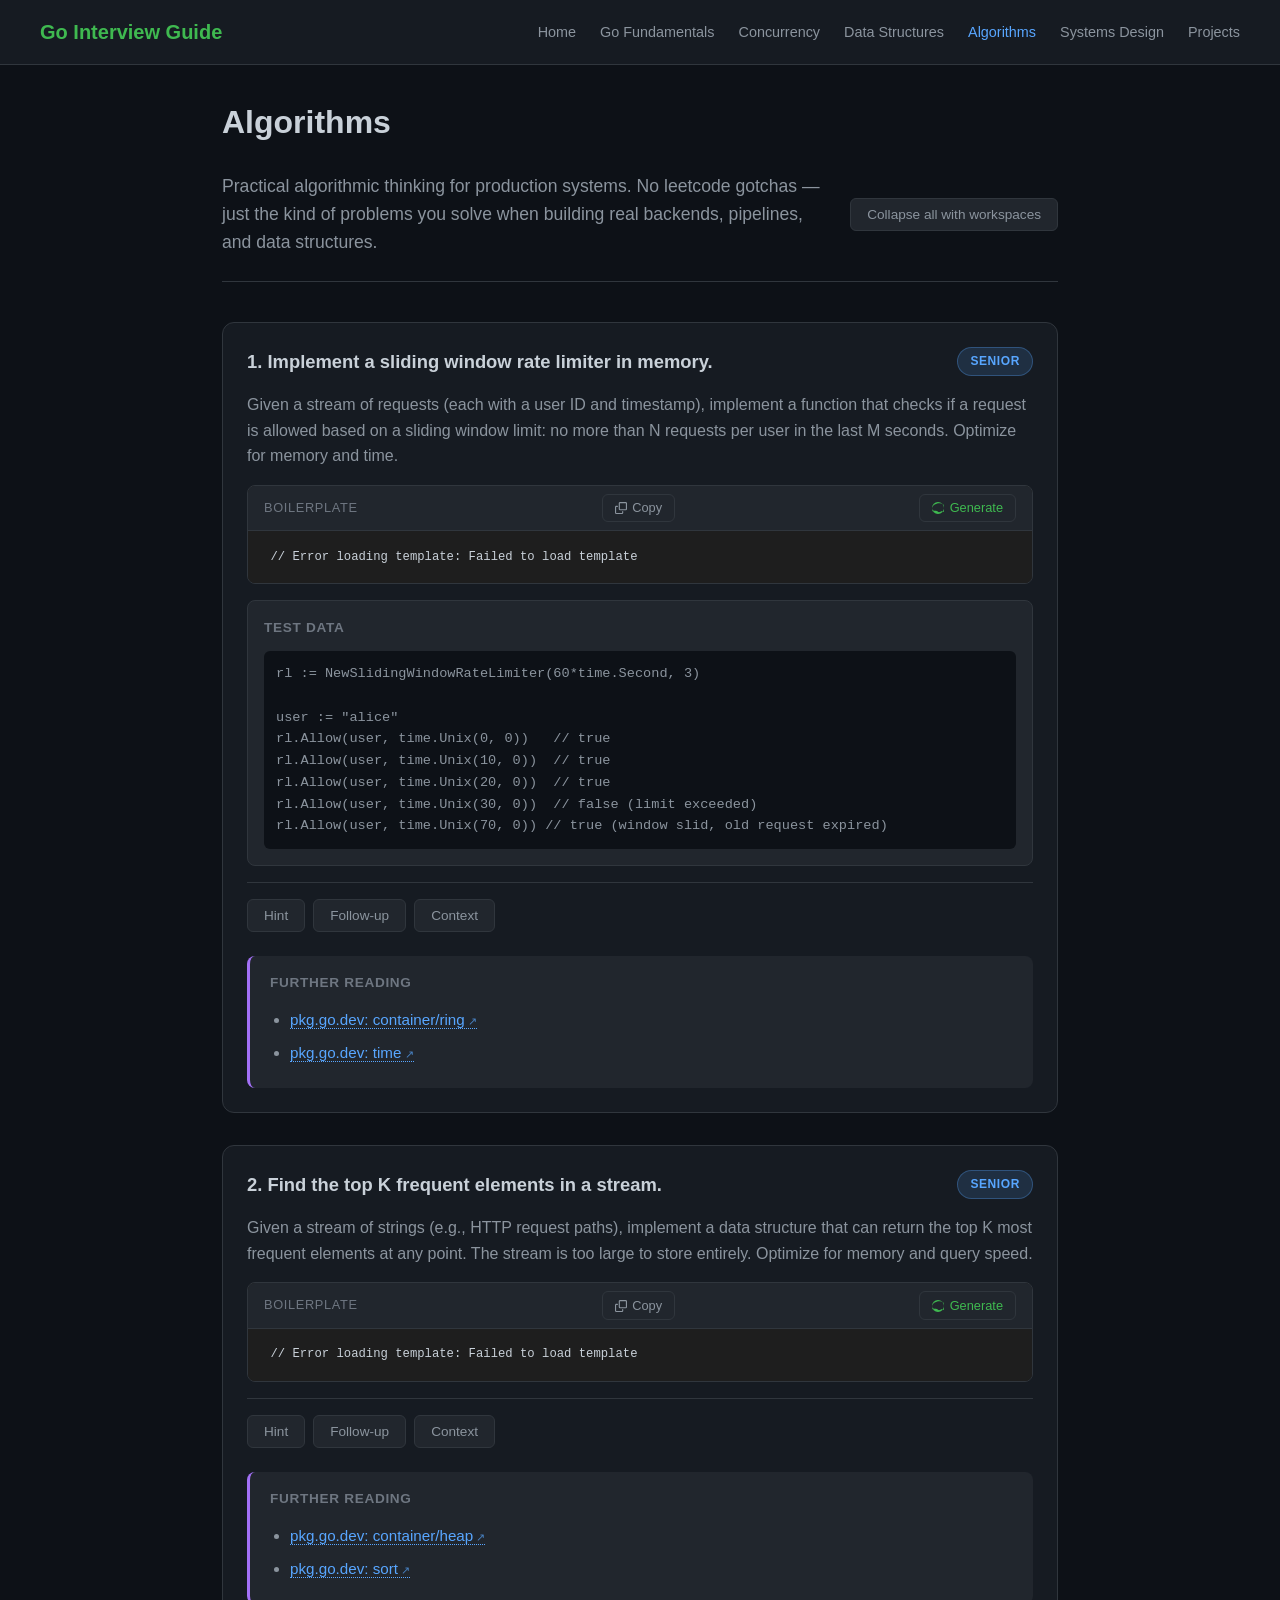
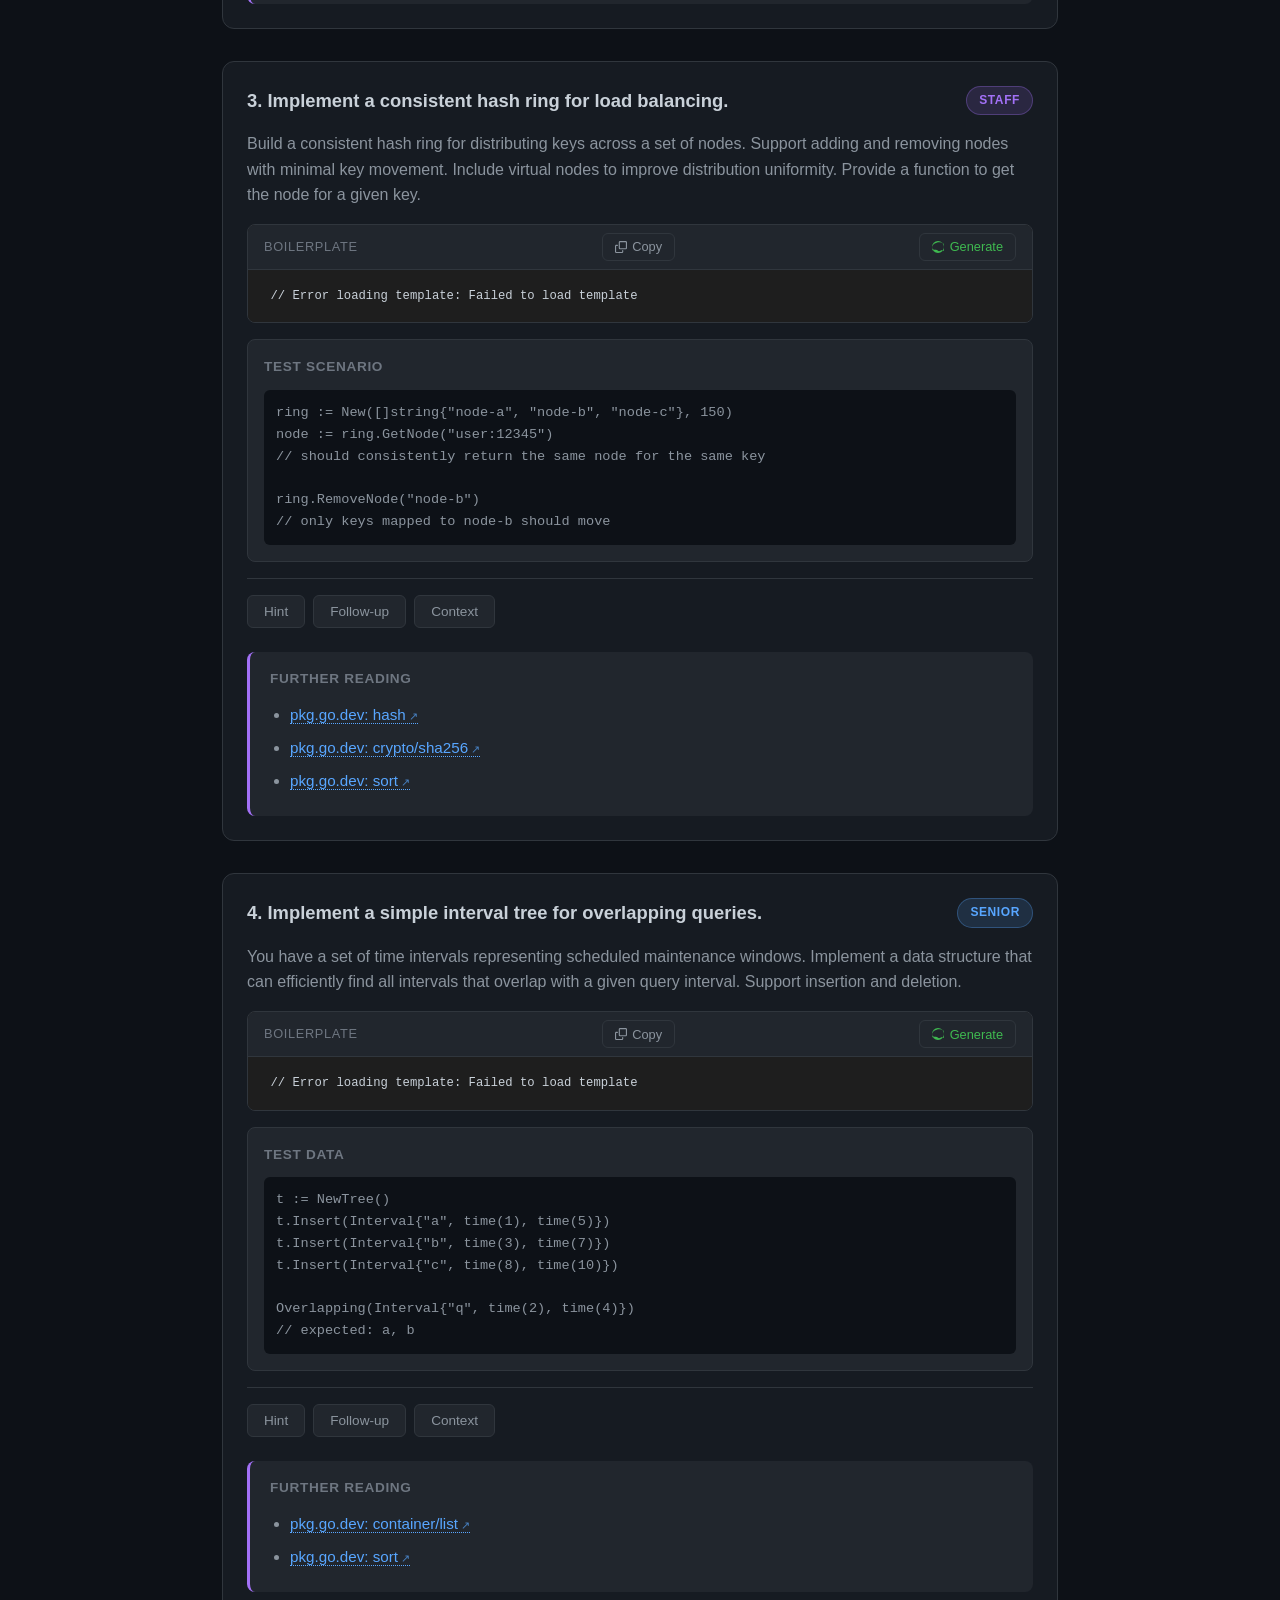
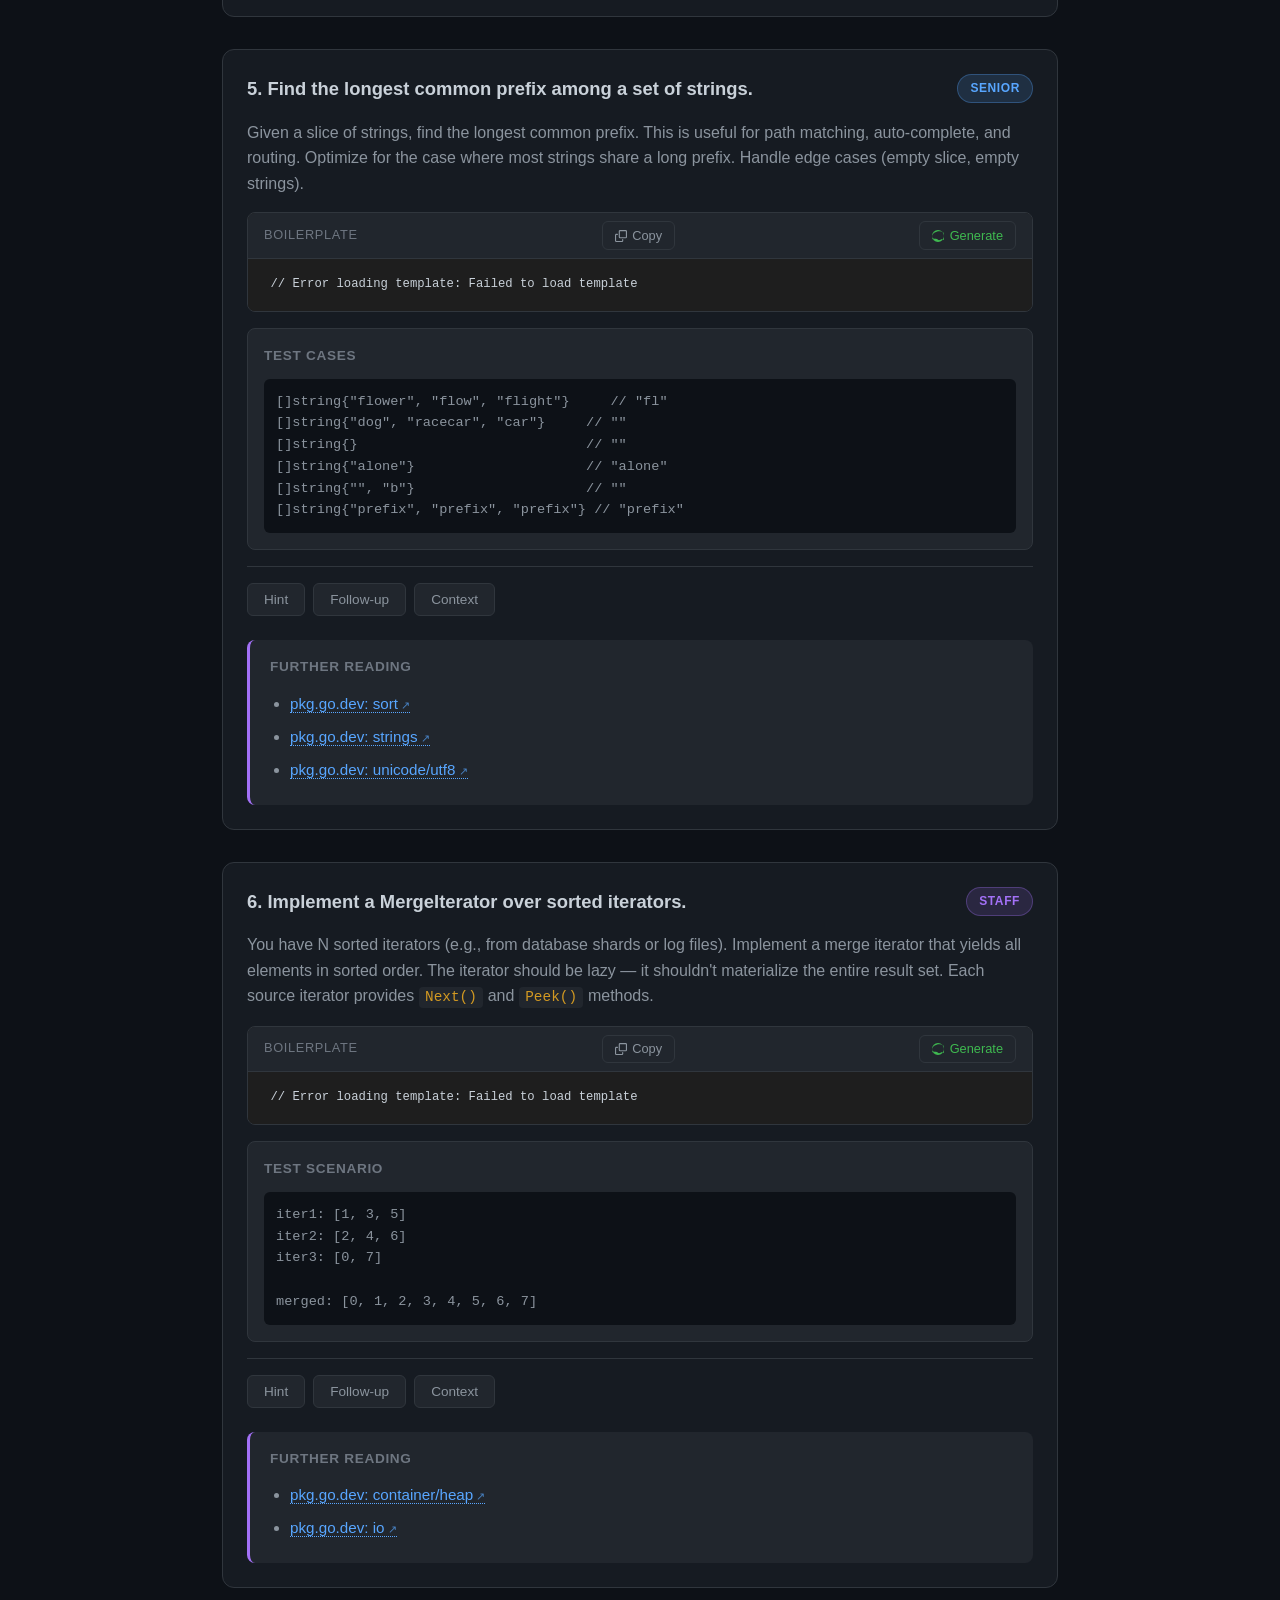
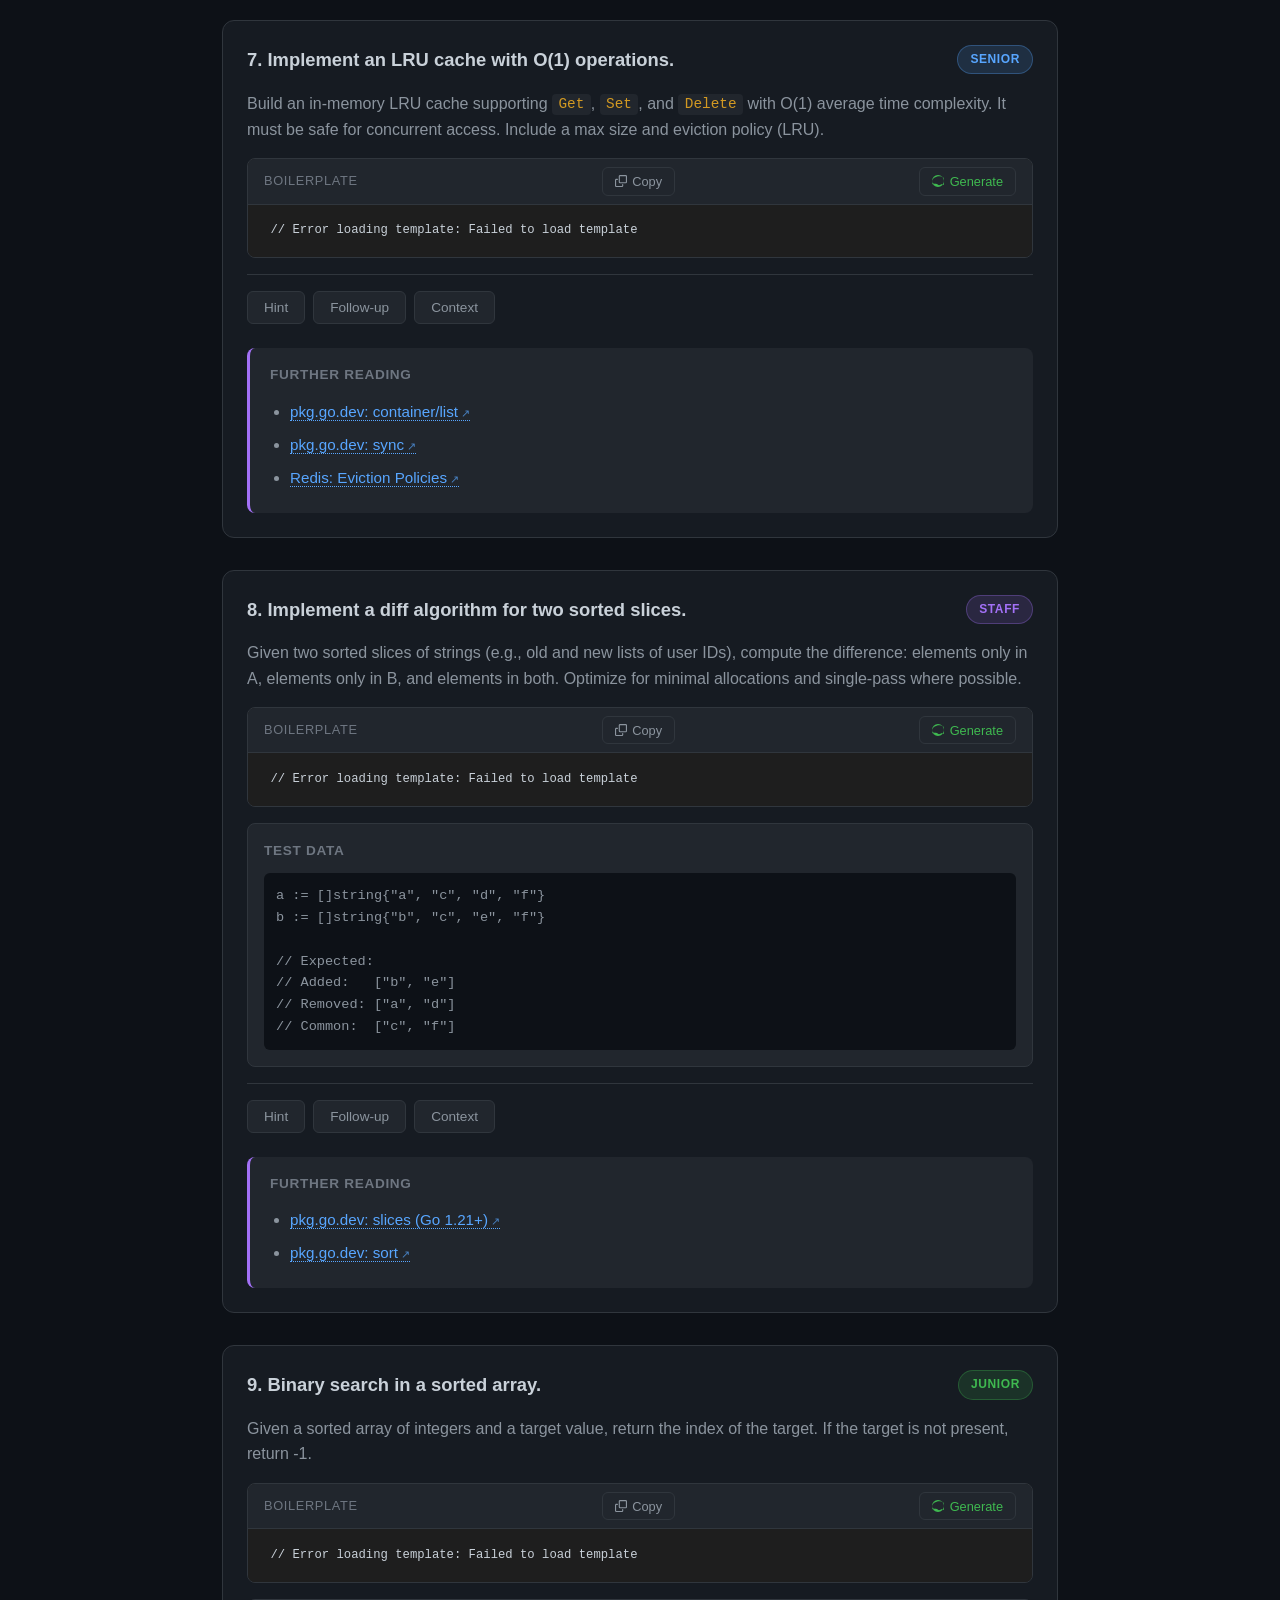
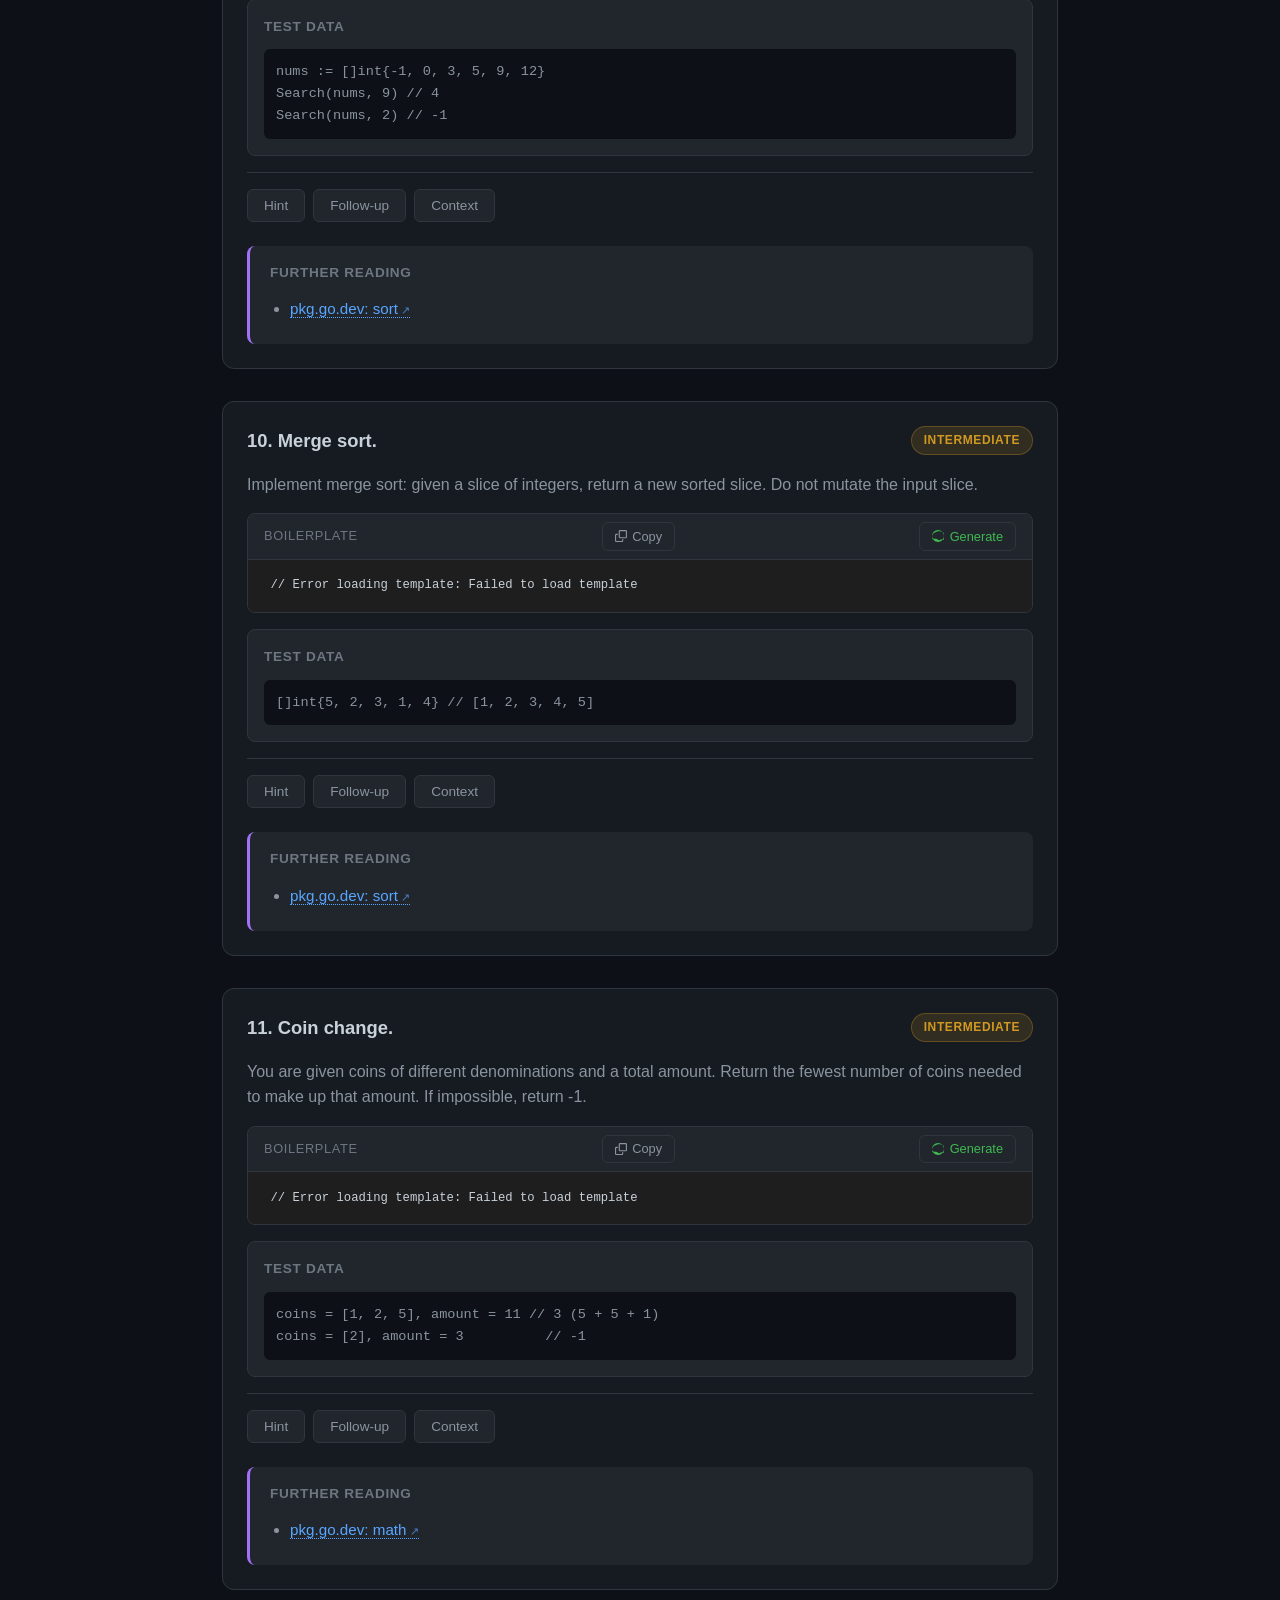
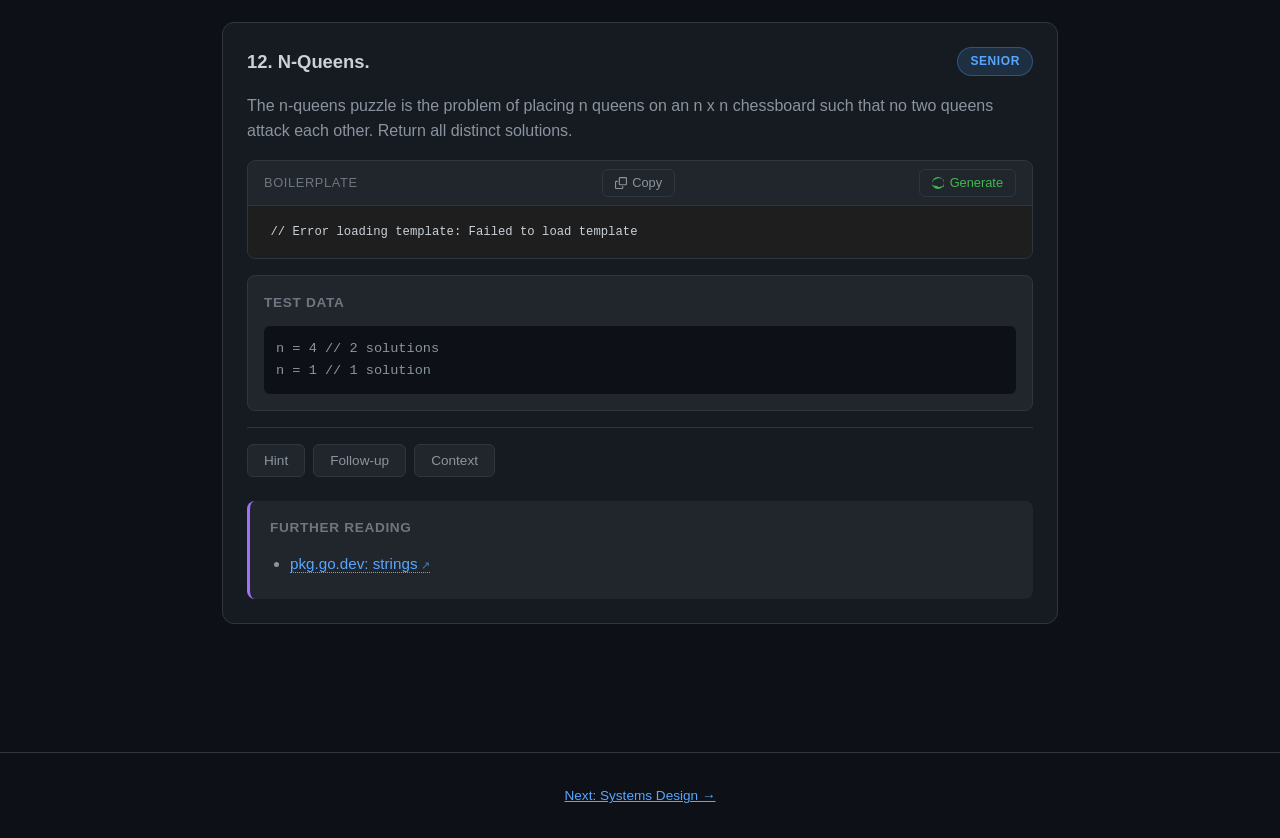
==== commit 954ab00e: "add new data-structures and algorithm questions" ====
--- a/go-interview-guide/algorithms.html
+++ b/go-interview-guide/algorithms.html
@@ -16,8 +16,10 @@
           <li><a href="index.html">Home</a></li>
           <li><a href="go-fundamentals.html">Go Fundamentals</a></li>
           <li><a href="concurrency.html">Concurrency</a></li>
+          <li><a href="data-structures.html">Data Structures</a></li>
           <li><a href="algorithms.html">Algorithms</a></li>
           <li><a href="systems-design.html">Systems Design</a></li>
+          <li><a href="projects.html">Projects</a></li>
         </ul>
       </nav>
     </div>
@@ -550,6 +552,258 @@
         </div>
       </div>
     </div>
+    <!-- Question 9 -->
+    <div class="question-card">
+      <div class="question-header">
+        <h3 class="question-title">9. Binary search in a sorted array.</h3>
+        <span class="level-badge level-junior">Junior</span>
+      </div>
+      <div class="question-body">
+        <p>Given a sorted array of integers and a target value, return the index of the target. If the target is not present, return -1.</p>
+
+        <div class="code-block-wrapper" data-template="algorithms/q09-binary-search/main.go">
+          <div class="code-header">
+            <span class="code-label">Boilerplate</span>
+            <button class="copy-btn">
+              <svg width="12" height="12" viewBox="0 0 16 16" fill="currentColor"><path d="M0 6.75C0 5.784.784 5 1.75 5h1.5a.75.75 0 0 1 0 1.5h-1.5a.25.25 0 0 0-.25.25v7.5c0 .138.112.25.25.25h7.5a.25.25 0 0 0 .25-.25v-1.5a.75.75 0 0 1 1.5 0v1.5A1.75 1.75 0 0 1 9.25 16h-7.5A1.75 1.75 0 0 1 0 14.25Z"/><path d="M5 1.75C5 .784 5.784 0 6.75 0h7.5C15.216 0 16 .784 16 1.75v7.5A1.75 1.75 0 0 1 14.25 11h-7.5A1.75 1.75 0 0 1 5 9.25Zm1.75-.25a.25.25 0 0 0-.25.25v7.5c0 .138.112.25.25.25h7.5a.25.25 0 0 0 .25-.25v-7.5a.25.25 0 0 0-.25-.25Z"/></svg>
+              Copy
+            </button>
+            <button class="generate-btn" data-template="algorithms/q09-binary-search/main.go" data-problem="q9" data-section="algorithms">
+              <svg width="12" height="12" viewBox="0 0 16 16" fill="currentColor"><path d="M8 0a8 8 0 1 1 0 16A8 8 0 0 1 8 0ZM1.612 10.867c.763.813 2.014 1.144 2.984.816.23-.086.48-.126.73-.126.67 0 1.34.24 1.86.69.12.1.24.22.36.35.72.87 1.88 1.22 2.92.84.28-.1.56-.26.82-.46.72-.57 1.68-.78 2.58-.54.62.16 1.2.52 1.62 1.03a6.96 6.96 0 0 0 1.62-5.05c0-2.12-.94-4.02-2.42-5.29a6.96 6.96 0 0 0-3.71-1.56c-.42-.04-.84-.06-1.26-.06-2.48 0-4.8.84-6.64 2.26-.28.22-.54.46-.8.72-.46.46-.88.98-1.24 1.54-.46.72-.8 1.52-1.02 2.36-.1.42-.16.86-.16 1.3 0 1.12.3 2.18.82 3.1z"/></svg>
+              Generate
+            </button>
+          </div>
+          <pre><code class="template-content">Loading...</code></pre>
+        </div>
+
+        <div class="test-box">
+          <h4>Test Data</h4>
+          <pre>nums := []int{-1, 0, 3, 5, 9, 12}
+Search(nums, 9) // 4
+Search(nums, 2) // -1</pre>
+        </div>
+
+        <div class="workspace-status" id="ws-q9"></div>
+        <div class="toggle-controls">
+          <button class="toggle-btn" data-target="q9-hint">Hint</button>
+          <button class="toggle-btn" data-target="q9-followup">Follow-up</button>
+          <button class="toggle-btn" data-target="q9-context">Context</button>
+        </div>
+
+        <div id="q9-hint" class="toggle-content hint-box">
+          <h4>Hint</h4>
+          <p>Maintain left and right pointers and repeatedly cut the search space in half. Watch for infinite loops when updating pointers.</p>
+        </div>
+        <div id="q9-followup" class="toggle-content followup-box">
+          <h4>Follow-up</h4>
+          <ul>
+            <li>What is the time and space complexity?</li>
+            <li>How would you find the first or last occurrence of a duplicate target?</li>
+            <li>Can you implement the lower-bound variant?</li>
+          </ul>
+        </div>
+        <div id="q9-context" class="toggle-content context-box">
+          <h4>Context</h4>
+          <p>Binary search is far more versatile than finding elements. It underpins lower/upper bound queries, binary search on answers, and many optimization problems.</p>
+        </div>
+        <div class="further-reading">
+          <h4>Further Reading</h4>
+          <ul>
+<li><a href="https://pkg.go.dev/sort" class="doc-link" target="_blank" rel="noopener">pkg.go.dev: sort</a></li>
+          </ul>
+        </div>
+      </div>
+    </div>
+
+
+    <!-- Question 10 -->
+    <div class="question-card">
+      <div class="question-header">
+        <h3 class="question-title">10. Merge sort.</h3>
+        <span class="level-badge level-intermediate">Intermediate</span>
+      </div>
+      <div class="question-body">
+        <p>Implement merge sort: given a slice of integers, return a new sorted slice. Do not mutate the input slice.</p>
+
+        <div class="code-block-wrapper" data-template="algorithms/q10-merge-sort/main.go">
+          <div class="code-header">
+            <span class="code-label">Boilerplate</span>
+            <button class="copy-btn">
+              <svg width="12" height="12" viewBox="0 0 16 16" fill="currentColor"><path d="M0 6.75C0 5.784.784 5 1.75 5h1.5a.75.75 0 0 1 0 1.5h-1.5a.25.25 0 0 0-.25.25v7.5c0 .138.112.25.25.25h7.5a.25.25 0 0 0 .25-.25v-1.5a.75.75 0 0 1 1.5 0v1.5A1.75 1.75 0 0 1 9.25 16h-7.5A1.75 1.75 0 0 1 0 14.25Z"/><path d="M5 1.75C5 .784 5.784 0 6.75 0h7.5C15.216 0 16 .784 16 1.75v7.5A1.75 1.75 0 0 1 14.25 11h-7.5A1.75 1.75 0 0 1 5 9.25Zm1.75-.25a.25.25 0 0 0-.25.25v7.5c0 .138.112.25.25.25h7.5a.25.25 0 0 0 .25-.25v-7.5a.25.25 0 0 0-.25-.25Z"/></svg>
+              Copy
+            </button>
+            <button class="generate-btn" data-template="algorithms/q10-merge-sort/main.go" data-problem="q10" data-section="algorithms">
+              <svg width="12" height="12" viewBox="0 0 16 16" fill="currentColor"><path d="M8 0a8 8 0 1 1 0 16A8 8 0 0 1 8 0ZM1.612 10.867c.763.813 2.014 1.144 2.984.816.23-.086.48-.126.73-.126.67 0 1.34.24 1.86.69.12.1.24.22.36.35.72.87 1.88 1.22 2.92.84.28-.1.56-.26.82-.46.72-.57 1.68-.78 2.58-.54.62.16 1.2.52 1.62 1.03a6.96 6.96 0 0 0 1.62-5.05c0-2.12-.94-4.02-2.42-5.29a6.96 6.96 0 0 0-3.71-1.56c-.42-.04-.84-.06-1.26-.06-2.48 0-4.8.84-6.64 2.26-.28.22-.54.46-.8.72-.46.46-.88.98-1.24 1.54-.46.72-.8 1.52-1.02 2.36-.1.42-.16.86-.16 1.3 0 1.12.3 2.18.82 3.1z"/></svg>
+              Generate
+            </button>
+          </div>
+          <pre><code class="template-content">Loading...</code></pre>
+        </div>
+
+        <div class="test-box">
+          <h4>Test Data</h4>
+          <pre>[]int{5, 2, 3, 1, 4} // [1, 2, 3, 4, 5]</pre>
+        </div>
+
+        <div class="workspace-status" id="ws-q10"></div>
+        <div class="toggle-controls">
+          <button class="toggle-btn" data-target="q10-hint">Hint</button>
+          <button class="toggle-btn" data-target="q10-followup">Follow-up</button>
+          <button class="toggle-btn" data-target="q10-context">Context</button>
+        </div>
+
+        <div id="q10-hint" class="toggle-content hint-box">
+          <h4>Hint</h4>
+          <p>Recursively split the slice in half, sort each half, and merge the sorted halves. The merge step uses two pointers.</p>
+        </div>
+        <div id="q10-followup" class="toggle-content followup-box">
+          <h4>Follow-up</h4>
+          <ul>
+            <li>What is the time and space complexity?</li>
+            <li>How would you make it in-place?</li>
+            <li>When is merge sort preferable to quicksort?</li>
+          </ul>
+        </div>
+        <div id="q10-context" class="toggle-content context-box">
+          <h4>Context</h4>
+          <p>Merge sort is stable and predictable, making it useful for external sorting and linked lists. It also teaches the divide-and-conquer pattern.</p>
+        </div>
+        <div class="further-reading">
+          <h4>Further Reading</h4>
+          <ul>
+<li><a href="https://pkg.go.dev/sort" class="doc-link" target="_blank" rel="noopener">pkg.go.dev: sort</a></li>
+          </ul>
+        </div>
+      </div>
+    </div>
+
+
+    <!-- Question 11 -->
+    <div class="question-card">
+      <div class="question-header">
+        <h3 class="question-title">11. Coin change.</h3>
+        <span class="level-badge level-intermediate">Intermediate</span>
+      </div>
+      <div class="question-body">
+        <p>You are given coins of different denominations and a total amount. Return the fewest number of coins needed to make up that amount. If impossible, return -1.</p>
+
+        <div class="code-block-wrapper" data-template="algorithms/q11-coin-change/main.go">
+          <div class="code-header">
+            <span class="code-label">Boilerplate</span>
+            <button class="copy-btn">
+              <svg width="12" height="12" viewBox="0 0 16 16" fill="currentColor"><path d="M0 6.75C0 5.784.784 5 1.75 5h1.5a.75.75 0 0 1 0 1.5h-1.5a.25.25 0 0 0-.25.25v7.5c0 .138.112.25.25.25h7.5a.25.25 0 0 0 .25-.25v-1.5a.75.75 0 0 1 1.5 0v1.5A1.75 1.75 0 0 1 9.25 16h-7.5A1.75 1.75 0 0 1 0 14.25Z"/><path d="M5 1.75C5 .784 5.784 0 6.75 0h7.5C15.216 0 16 .784 16 1.75v7.5A1.75 1.75 0 0 1 14.25 11h-7.5A1.75 1.75 0 0 1 5 9.25Zm1.75-.25a.25.25 0 0 0-.25.25v7.5c0 .138.112.25.25.25h7.5a.25.25 0 0 0 .25-.25v-7.5a.25.25 0 0 0-.25-.25Z"/></svg>
+              Copy
+            </button>
+            <button class="generate-btn" data-template="algorithms/q11-coin-change/main.go" data-problem="q11" data-section="algorithms">
+              <svg width="12" height="12" viewBox="0 0 16 16" fill="currentColor"><path d="M8 0a8 8 0 1 1 0 16A8 8 0 0 1 8 0ZM1.612 10.867c.763.813 2.014 1.144 2.984.816.23-.086.48-.126.73-.126.67 0 1.34.24 1.86.69.12.1.24.22.36.35.72.87 1.88 1.22 2.92.84.28-.1.56-.26.82-.46.72-.57 1.68-.78 2.58-.54.62.16 1.2.52 1.62 1.03a6.96 6.96 0 0 0 1.62-5.05c0-2.12-.94-4.02-2.42-5.29a6.96 6.96 0 0 0-3.71-1.56c-.42-.04-.84-.06-1.26-.06-2.48 0-4.8.84-6.64 2.26-.28.22-.54.46-.8.72-.46.46-.88.98-1.24 1.54-.46.72-.8 1.52-1.02 2.36-.1.42-.16.86-.16 1.3 0 1.12.3 2.18.82 3.1z"/></svg>
+              Generate
+            </button>
+          </div>
+          <pre><code class="template-content">Loading...</code></pre>
+        </div>
+
+        <div class="test-box">
+          <h4>Test Data</h4>
+          <pre>coins = [1, 2, 5], amount = 11 // 3 (5 + 5 + 1)
+coins = [2], amount = 3          // -1</pre>
+        </div>
+
+        <div class="workspace-status" id="ws-q11"></div>
+        <div class="toggle-controls">
+          <button class="toggle-btn" data-target="q11-hint">Hint</button>
+          <button class="toggle-btn" data-target="q11-followup">Follow-up</button>
+          <button class="toggle-btn" data-target="q11-context">Context</button>
+        </div>
+
+        <div id="q11-hint" class="toggle-content hint-box">
+          <h4>Hint</h4>
+          <p>Use dynamic programming. dp[i] = minimum coins to make amount i. Transition: dp[i] = min(dp[i - coin] + 1) for each coin.</p>
+        </div>
+        <div id="q11-followup" class="toggle-content followup-box">
+          <h4>Follow-up</h4>
+          <ul>
+            <li>What is the time and space complexity?</li>
+            <li>How would you reconstruct the actual coins used?</li>
+            <li>Can you optimize the space?</li>
+          </ul>
+        </div>
+        <div id="q11-context" class="toggle-content context-box">
+          <h4>Context</h4>
+          <p>Dynamic programming is a core algorithmic technique. Coin change is a classic unbounded knapsack problem and a great way to discuss memoization and tabulation.</p>
+        </div>
+        <div class="further-reading">
+          <h4>Further Reading</h4>
+          <ul>
+<li><a href="https://pkg.go.dev/math" class="doc-link" target="_blank" rel="noopener">pkg.go.dev: math</a></li>
+          </ul>
+        </div>
+      </div>
+    </div>
+
+
+    <!-- Question 12 -->
+    <div class="question-card">
+      <div class="question-header">
+        <h3 class="question-title">12. N-Queens.</h3>
+        <span class="level-badge level-senior">Senior</span>
+      </div>
+      <div class="question-body">
+        <p>The n-queens puzzle is the problem of placing n queens on an n x n chessboard such that no two queens attack each other. Return all distinct solutions.</p>
+
+        <div class="code-block-wrapper" data-template="algorithms/q12-n-queens/main.go">
+          <div class="code-header">
+            <span class="code-label">Boilerplate</span>
+            <button class="copy-btn">
+              <svg width="12" height="12" viewBox="0 0 16 16" fill="currentColor"><path d="M0 6.75C0 5.784.784 5 1.75 5h1.5a.75.75 0 0 1 0 1.5h-1.5a.25.25 0 0 0-.25.25v7.5c0 .138.112.25.25.25h7.5a.25.25 0 0 0 .25-.25v-1.5a.75.75 0 0 1 1.5 0v1.5A1.75 1.75 0 0 1 9.25 16h-7.5A1.75 1.75 0 0 1 0 14.25Z"/><path d="M5 1.75C5 .784 5.784 0 6.75 0h7.5C15.216 0 16 .784 16 1.75v7.5A1.75 1.75 0 0 1 14.25 11h-7.5A1.75 1.75 0 0 1 5 9.25Zm1.75-.25a.25.25 0 0 0-.25.25v7.5c0 .138.112.25.25.25h7.5a.25.25 0 0 0 .25-.25v-7.5a.25.25 0 0 0-.25-.25Z"/></svg>
+              Copy
+            </button>
+            <button class="generate-btn" data-template="algorithms/q12-n-queens/main.go" data-problem="q12" data-section="algorithms">
+              <svg width="12" height="12" viewBox="0 0 16 16" fill="currentColor"><path d="M8 0a8 8 0 1 1 0 16A8 8 0 0 1 8 0ZM1.612 10.867c.763.813 2.014 1.144 2.984.816.23-.086.48-.126.73-.126.67 0 1.34.24 1.86.69.12.1.24.22.36.35.72.87 1.88 1.22 2.92.84.28-.1.56-.26.82-.46.72-.57 1.68-.78 2.58-.54.62.16 1.2.52 1.62 1.03a6.96 6.96 0 0 0 1.62-5.05c0-2.12-.94-4.02-2.42-5.29a6.96 6.96 0 0 0-3.71-1.56c-.42-.04-.84-.06-1.26-.06-2.48 0-4.8.84-6.64 2.26-.28.22-.54.46-.8.72-.46.46-.88.98-1.24 1.54-.46.72-.8 1.52-1.02 2.36-.1.42-.16.86-.16 1.3 0 1.12.3 2.18.82 3.1z"/></svg>
+              Generate
+            </button>
+          </div>
+          <pre><code class="template-content">Loading...</code></pre>
+        </div>
+
+        <div class="test-box">
+          <h4>Test Data</h4>
+          <pre>n = 4 // 2 solutions
+n = 1 // 1 solution</pre>
+        </div>
+
+        <div class="workspace-status" id="ws-q12"></div>
+        <div class="toggle-controls">
+          <button class="toggle-btn" data-target="q12-hint">Hint</button>
+          <button class="toggle-btn" data-target="q12-followup">Follow-up</button>
+          <button class="toggle-btn" data-target="q12-context">Context</button>
+        </div>
+
+        <div id="q12-hint" class="toggle-content hint-box">
+          <h4>Hint</h4>
+          <p>Use backtracking. Place one queen per row, and track occupied columns and diagonals. When you reach the last row, record the board.</p>
+        </div>
+        <div id="q12-followup" class="toggle-content followup-box">
+          <h4>Follow-up</h4>
+          <ul>
+            <li>What is the time complexity?</li>
+            <li>How would you count solutions without generating all boards?</li>
+            <li>Can bit manipulation speed it up?</li>
+          </ul>
+        </div>
+        <div id="q12-context" class="toggle-content context-box">
+          <h4>Context</h4>
+          <p>Backtracking problems test your ability to explore a state space methodically and prune invalid branches early. N-Queens is the canonical example.</p>
+        </div>
+        <div class="further-reading">
+          <h4>Further Reading</h4>
+          <ul>
+<li><a href="https://pkg.go.dev/strings" class="doc-link" target="_blank" rel="noopener">pkg.go.dev: strings</a></li>
+          </ul>
+        </div>
+      </div>
+    </div>
+
+
   </main>
 
   <footer class="site-footer">
--- a/go-interview-guide/style.css
+++ b/go-interview-guide/style.css
@@ -89,17 +89,25 @@
   margin-bottom: 2.5rem;
   padding-bottom: 1.5rem;
   border-bottom: 1px solid var(--border-color);
+  display: flex;
+  flex-wrap: wrap;
+  justify-content: space-between;
+  align-items: center;
+  gap: 1rem;
 }
 .section-header h1 {
   font-size: 2rem;
   font-weight: 700;
   margin-bottom: 0.5rem;
   color: var(--text-primary);
+  flex-basis: 100%;
 }
 .section-header p {
   color: var(--text-secondary);
   font-size: 1.1rem;
   max-width: 700px;
+  flex: 1 1 0;
+  min-width: 200px;
 }
 
 /* Hero */
@@ -161,6 +169,8 @@
 }
 .level-senior { background-color: rgba(88,166,255,0.15); color: var(--accent-blue); border: 1px solid rgba(88,166,255,0.3); }
 .level-staff { background-color: rgba(163,113,247,0.15); color: var(--accent-purple); border: 1px solid rgba(163,113,247,0.3); }
+.level-junior { background-color: rgba(63,185,80,0.15); color: var(--accent-green); border: 1px solid rgba(63,185,80,0.3); }
+.level-intermediate { background-color: rgba(210,153,34,0.15); color: var(--accent-yellow); border: 1px solid rgba(210,153,34,0.3); }
 .question-body { padding: 1rem 1.5rem 1.5rem; }
 .question-body > p { margin-bottom: 1rem; color: var(--text-secondary); }
 .question-body > p strong { color: var(--text-primary); }
@@ -470,3 +480,52 @@
 .further-reading li {
   margin-bottom: 0.35rem;
 }
+
+/* Workspace indicator badge */
+.workspace-indicator {
+  display: inline-block;
+  padding: 0.25rem 0.75rem;
+  border-radius: 999px;
+  font-size: 0.75rem;
+  font-weight: 700;
+  text-transform: uppercase;
+  letter-spacing: 0.05em;
+  white-space: nowrap;
+  background-color: rgba(63, 185, 80, 0.15);
+  color: var(--accent-green);
+  border: 1px solid rgba(63, 185, 80, 0.3);
+}
+
+/* Collapse button */
+.collapse-btn {
+  background-color: var(--bg-tertiary);
+  color: var(--text-secondary);
+  border: 1px solid var(--border-color);
+  border-radius: var(--radius-sm);
+  padding: 0.5rem 1rem;
+  font-size: 0.85rem;
+  cursor: pointer;
+  transition: all 0.2s;
+  font-family: var(--font-sans);
+  flex-shrink: 0;
+}
+.collapse-btn:hover {
+  background-color: var(--border-color);
+  color: var(--text-primary);
+  border-color: var(--text-muted);
+}
+
+/* Collapsed question cards */
+.question-card.collapsed .question-body {
+  display: none;
+}
+.question-card.collapsed {
+  opacity: 0.85;
+}
+.question-card.collapsed .question-header {
+  cursor: pointer;
+  padding-bottom: 1.5rem;
+}
+.question-card.collapsed .question-header:hover {
+  opacity: 1;
+}
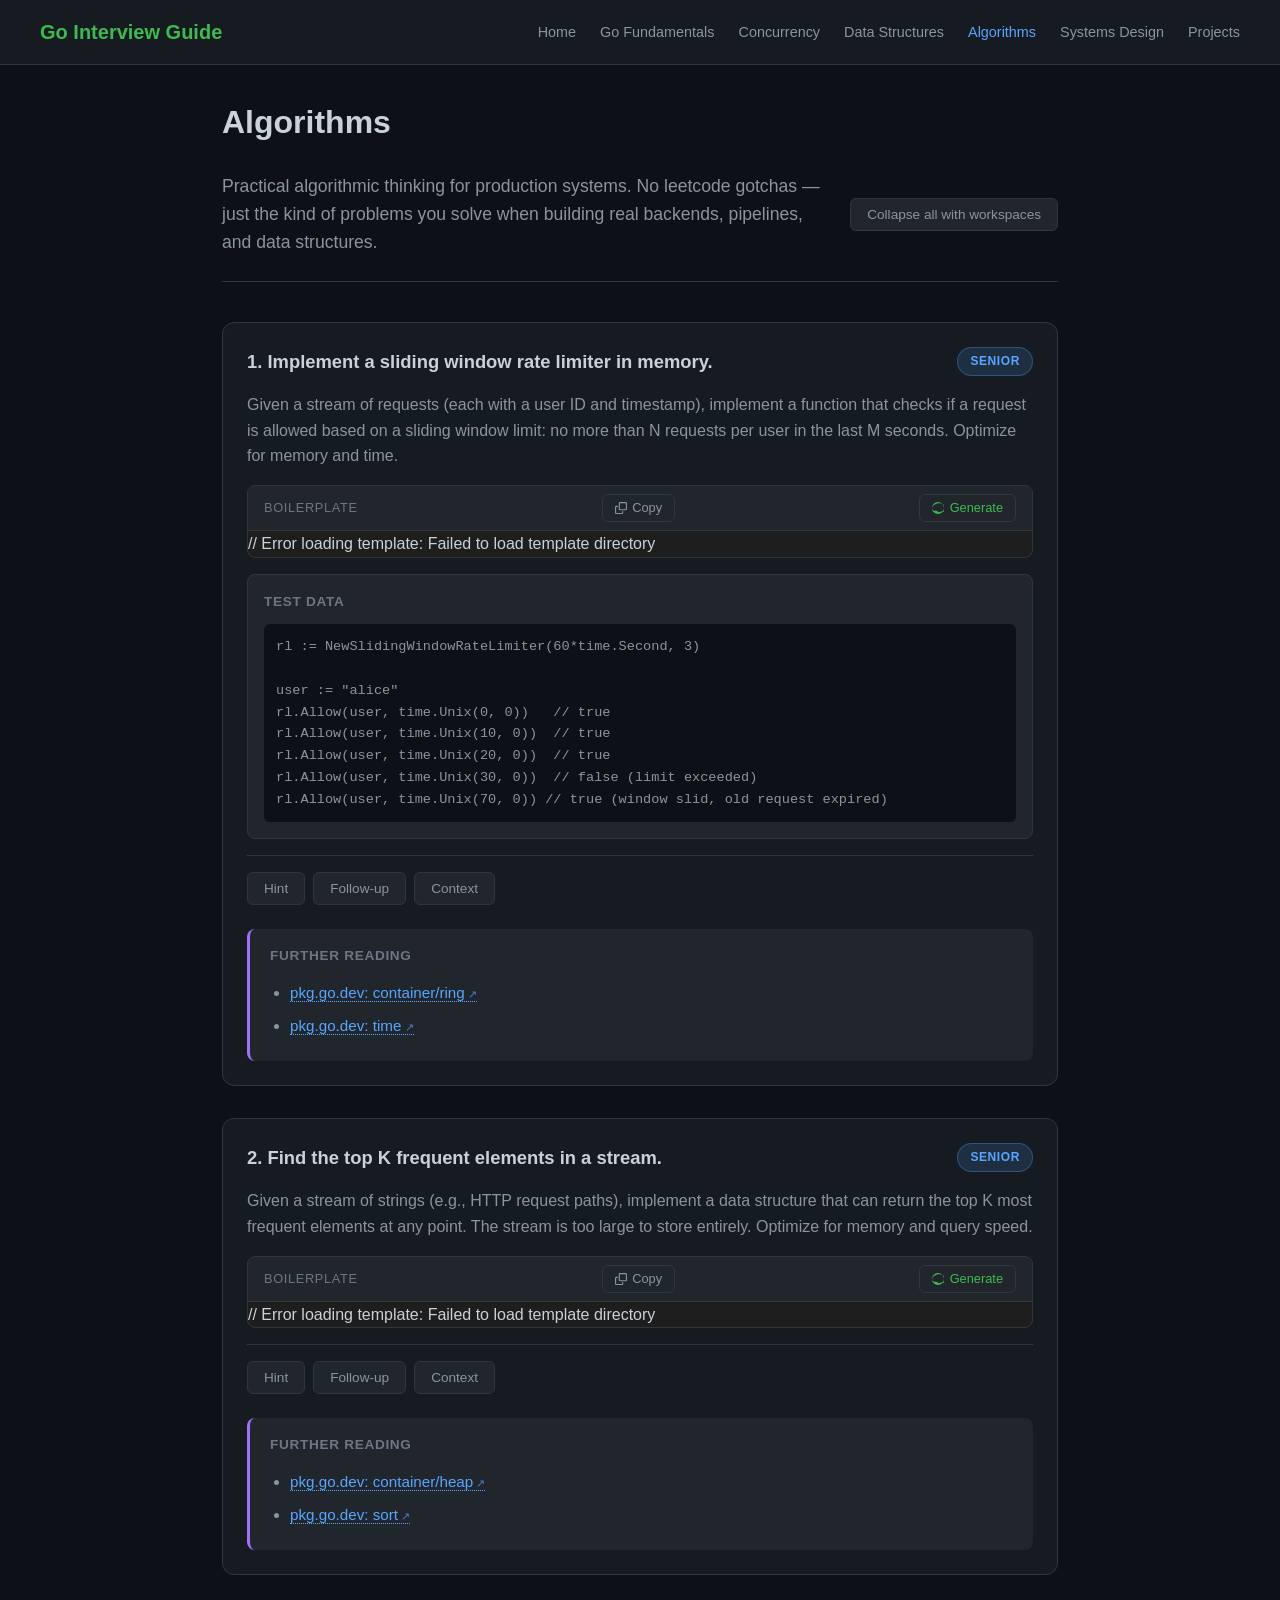
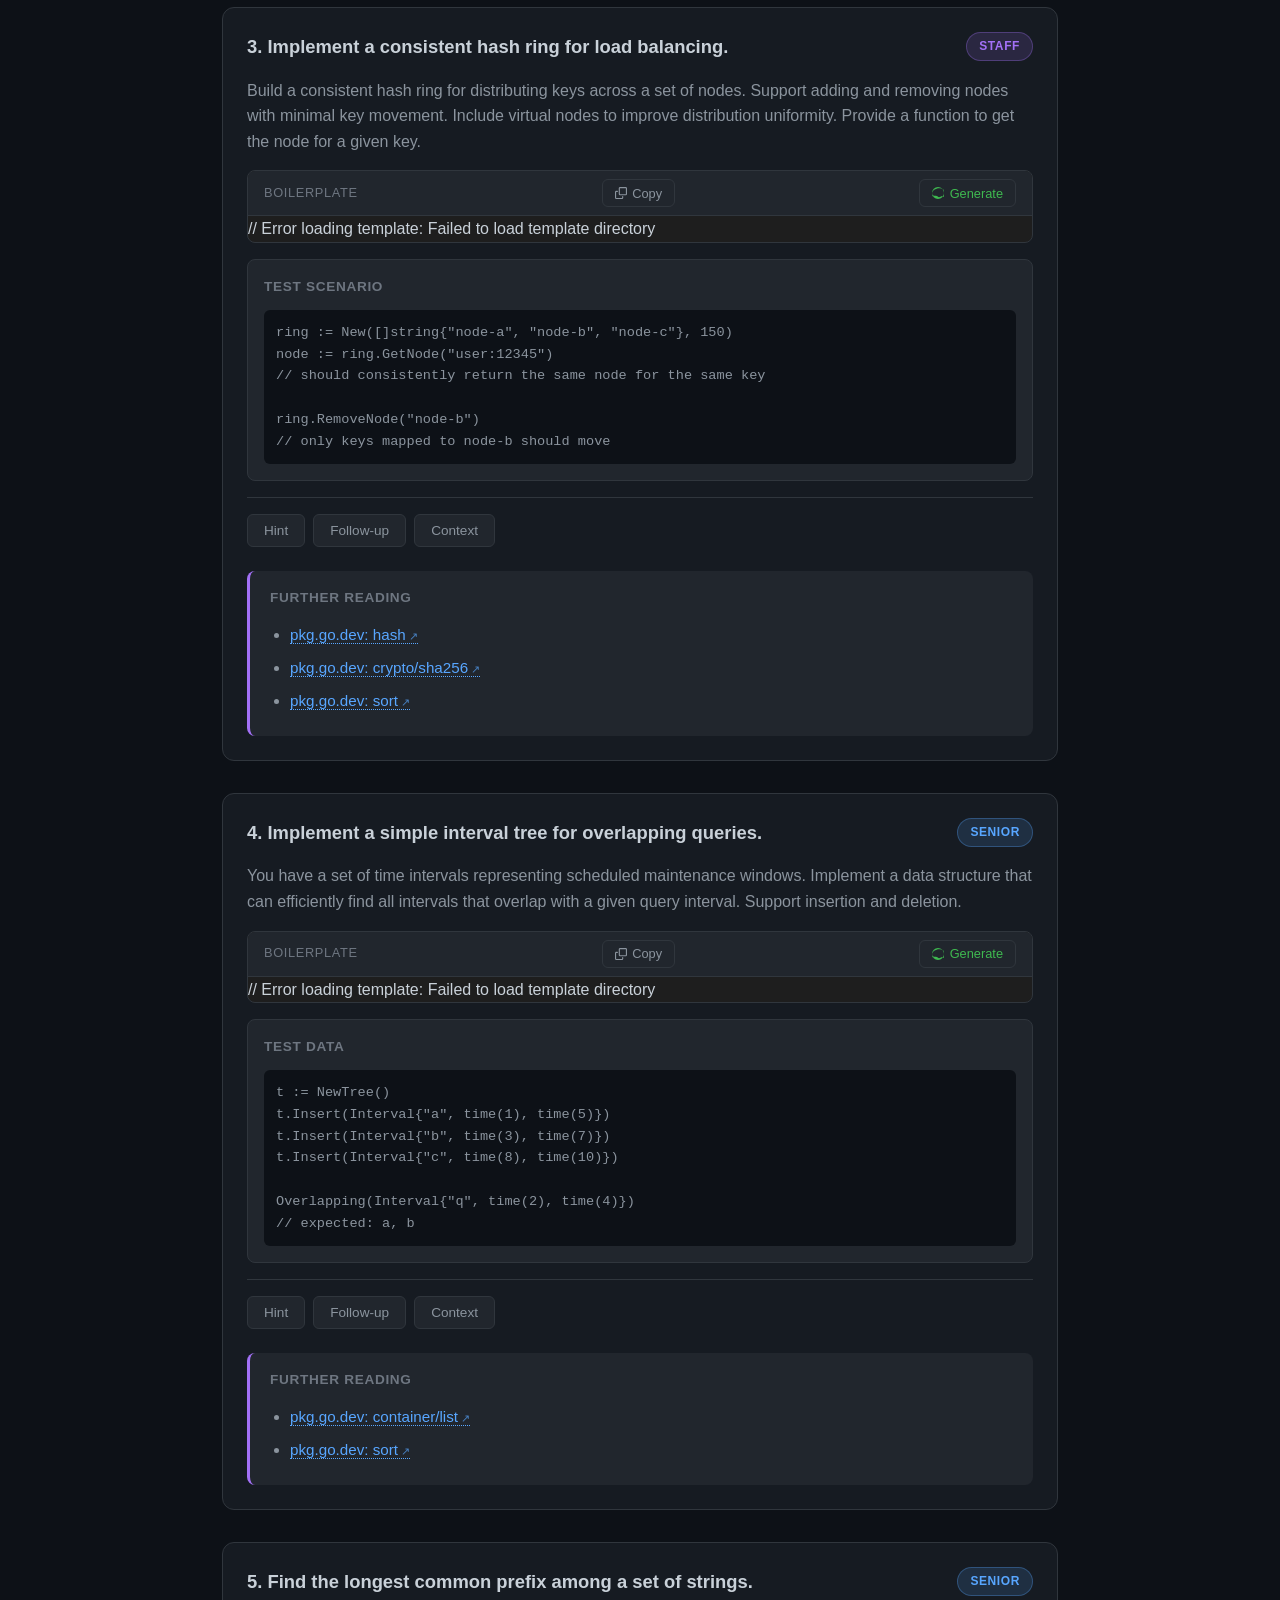
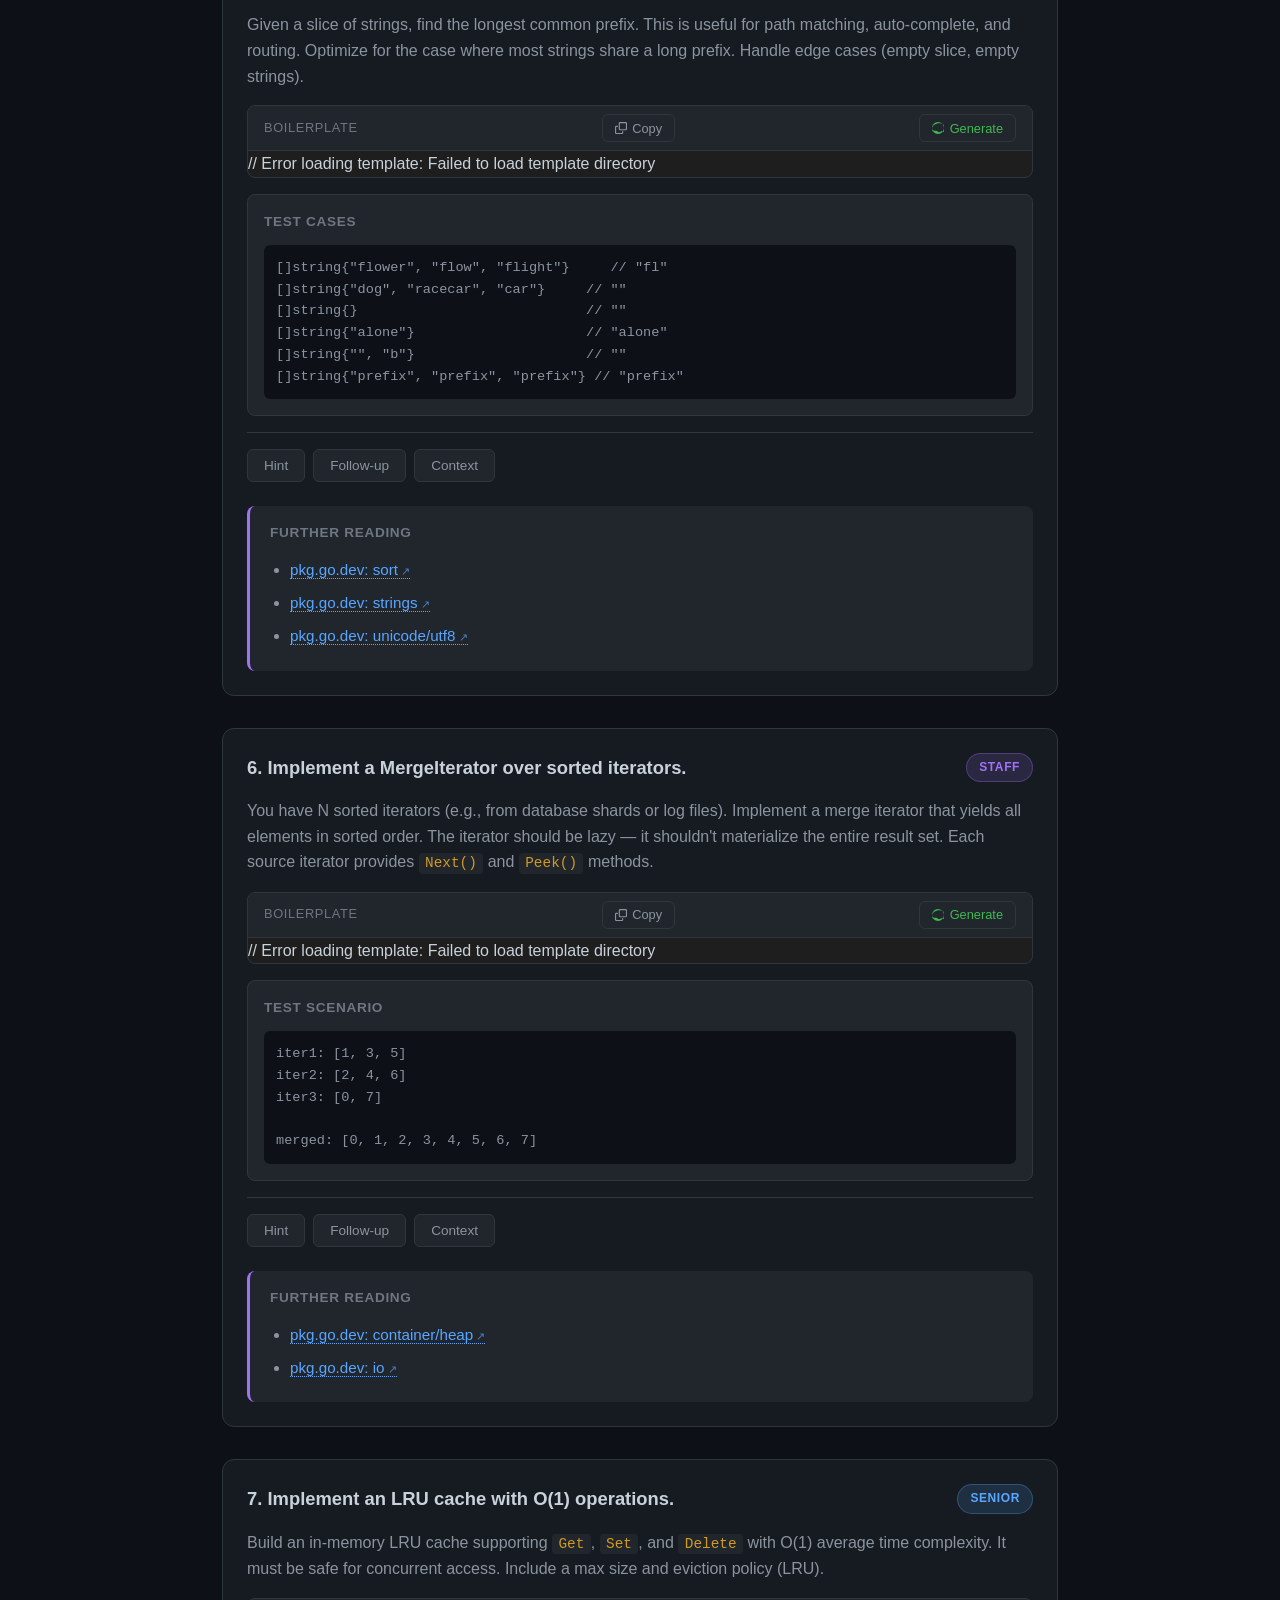
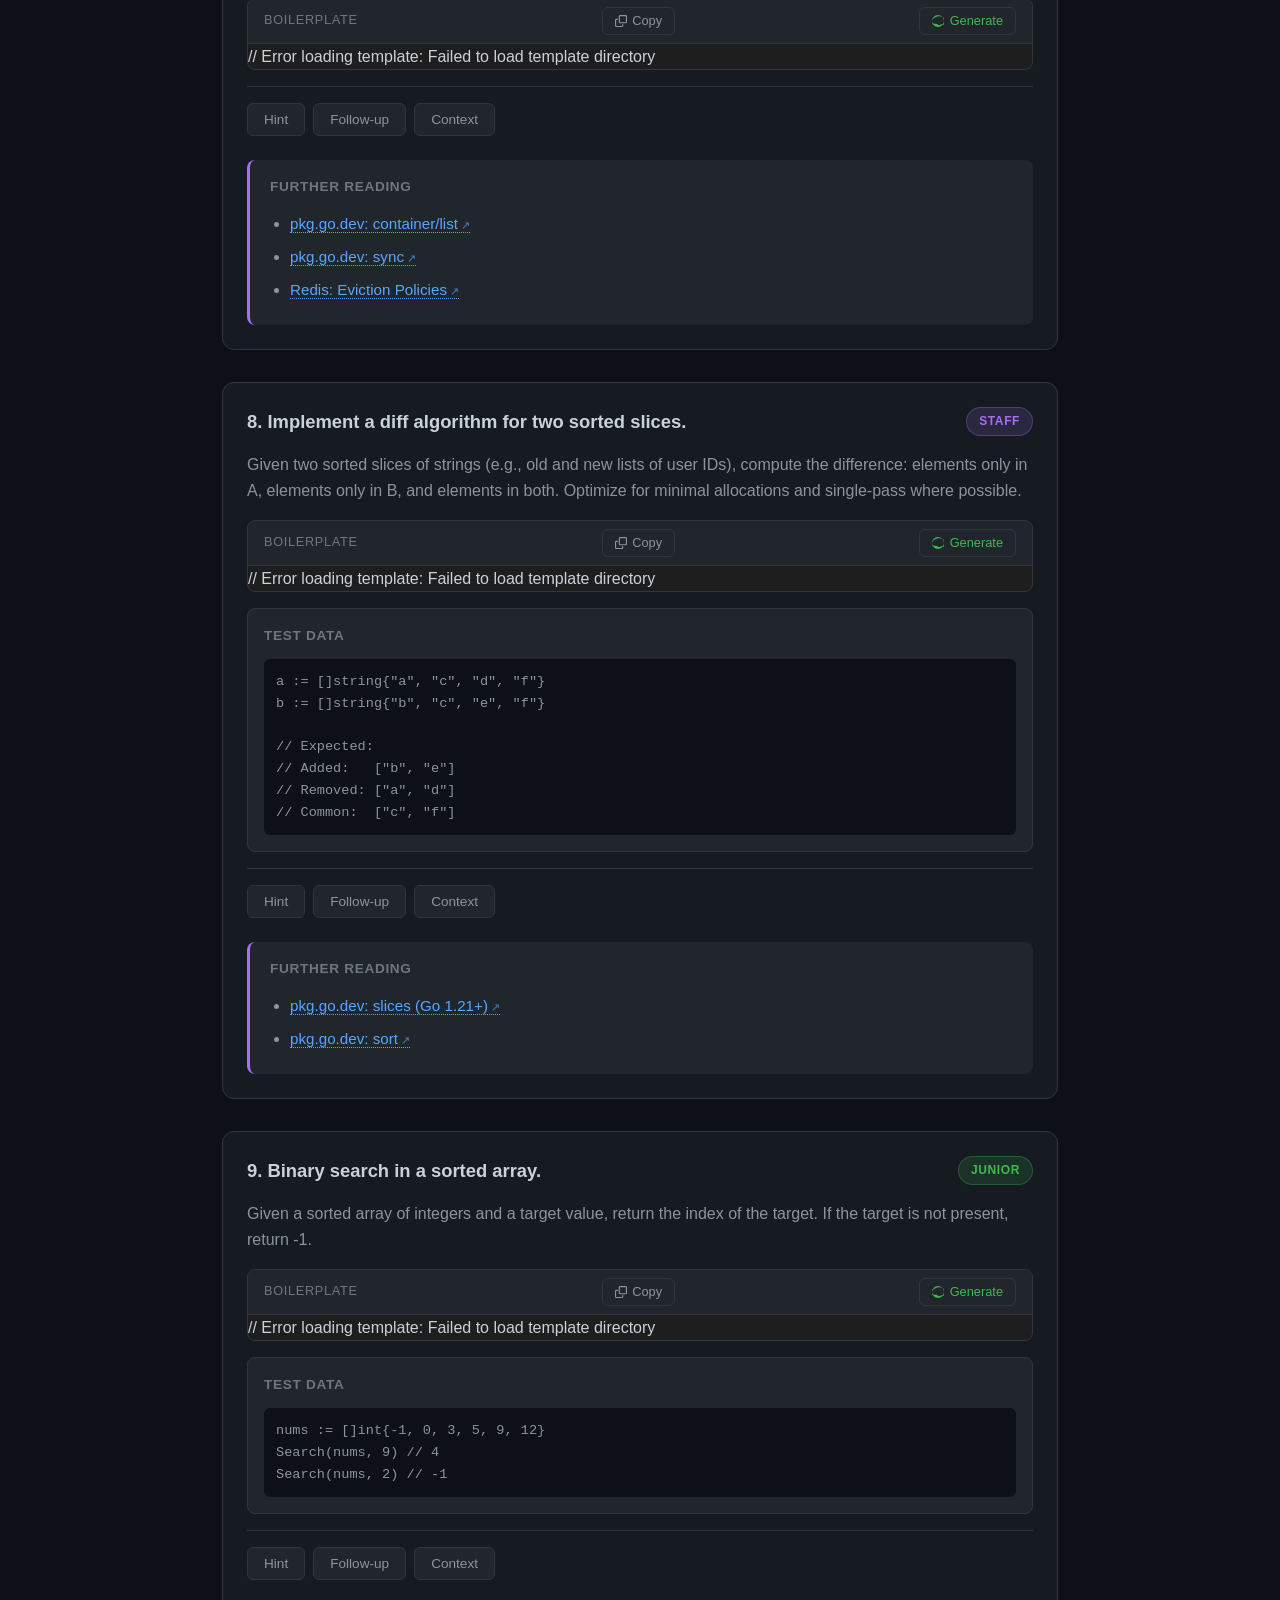
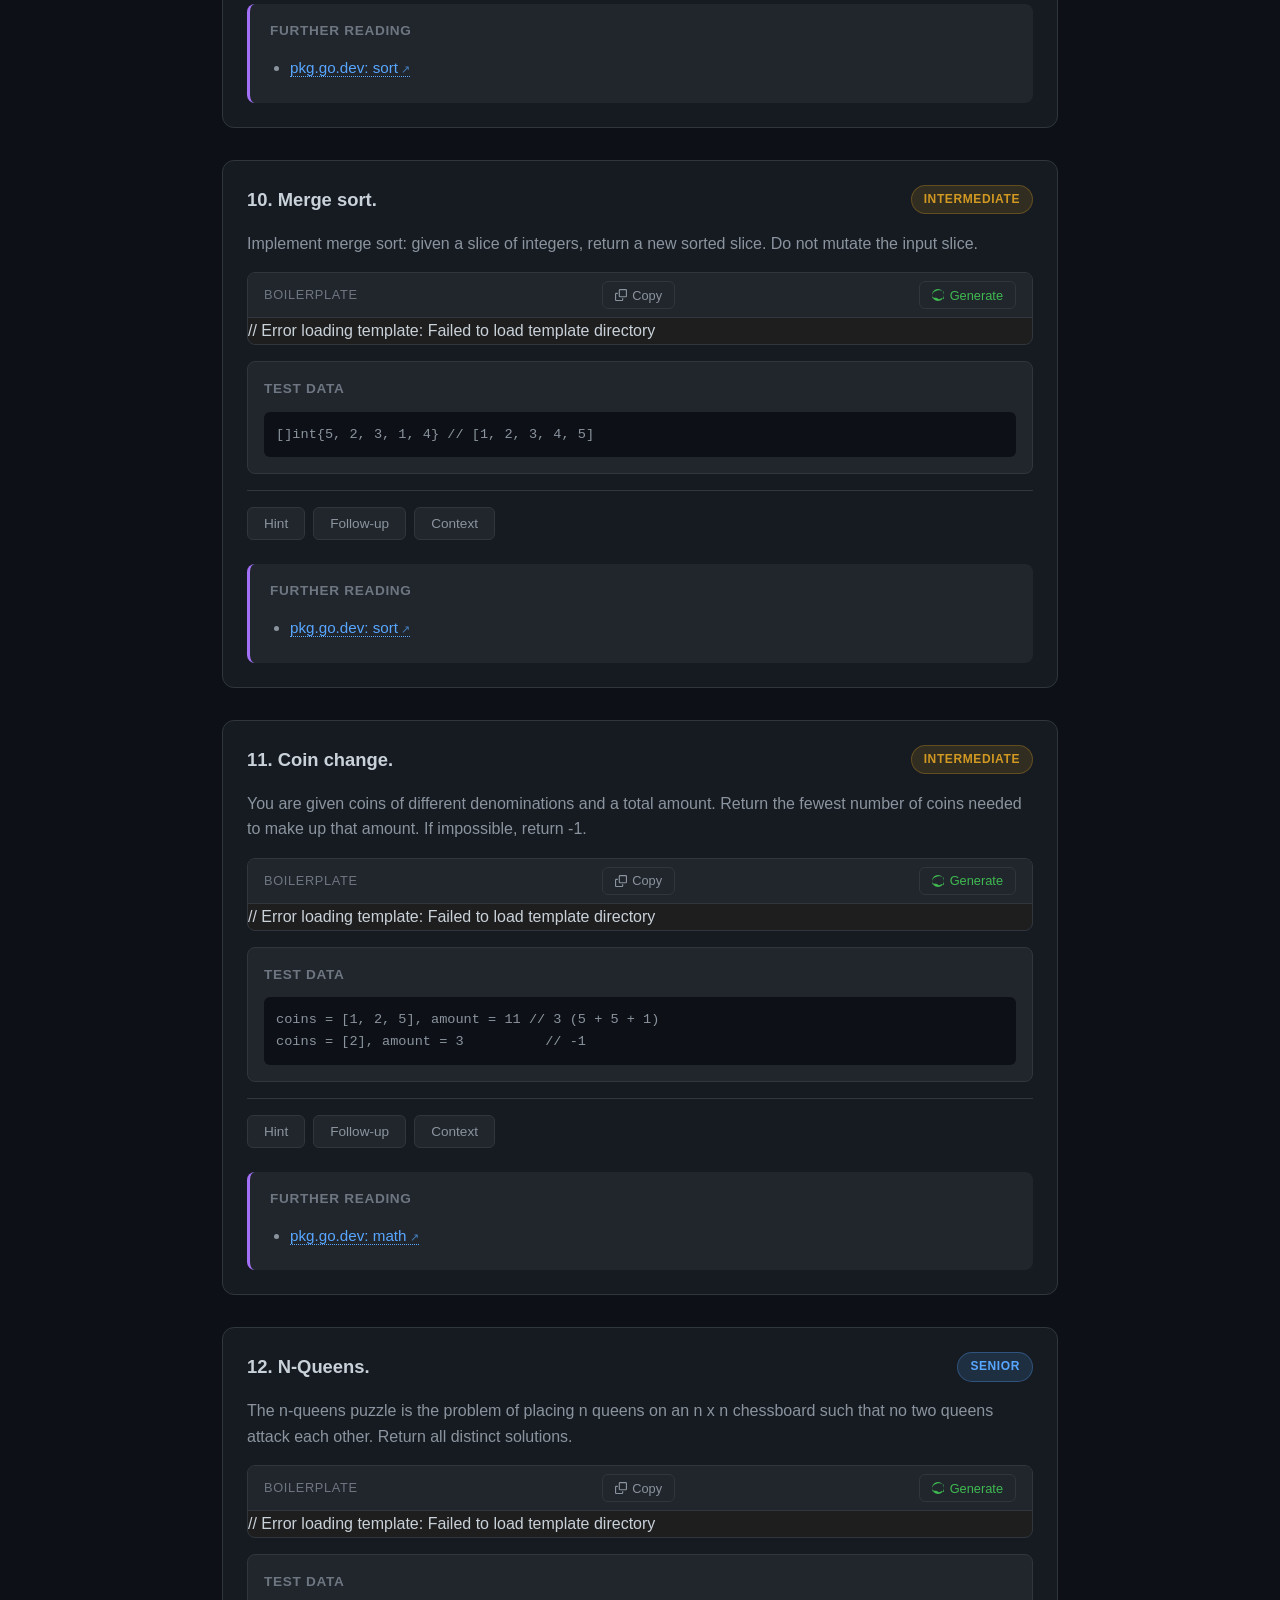
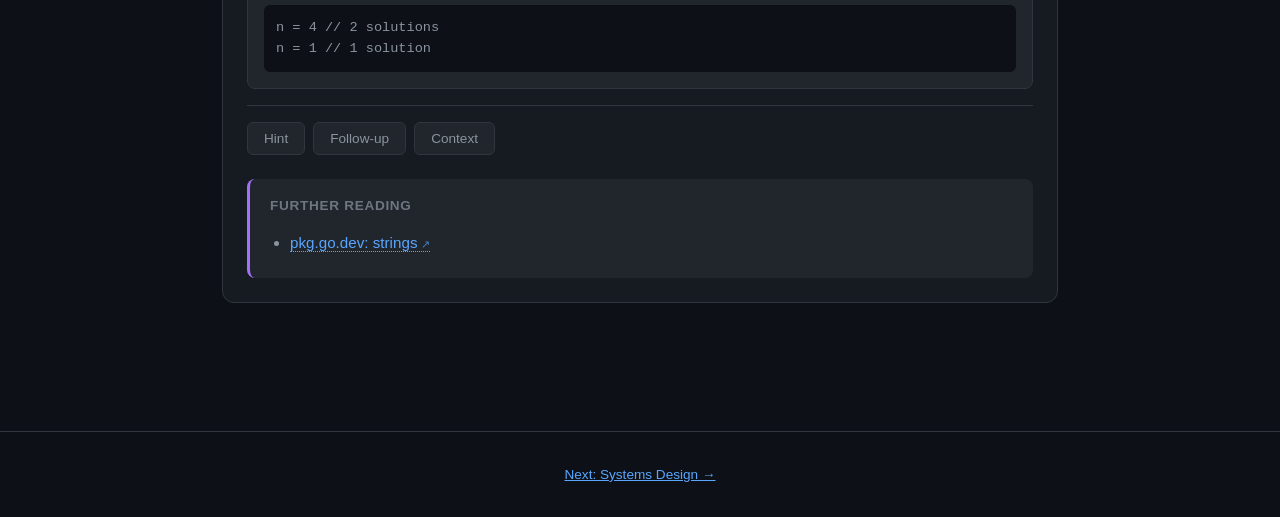
==== commit 64cd9473: "Add tabbed boilerplate viewer with multi-file templates - New /api/template-dir endpoint returns REA" ====
--- a/go-interview-guide/algorithms.html
+++ b/go-interview-guide/algorithms.html
@@ -40,19 +40,19 @@
       <div class="question-body">
         <p>Given a stream of requests (each with a user ID and timestamp), implement a function that checks if a request is allowed based on a sliding window limit: no more than N requests per user in the last M seconds. Optimize for memory and time.</p>
 
-        <div class="code-block-wrapper" data-template="algorithms/q01-sliding-window/main.go">
-          <div class="code-header">
-            <span class="code-label">Boilerplate</span>
-            <button class="copy-btn">
-              <svg width="12" height="12" viewBox="0 0 16 16" fill="currentColor"><path d="M0 6.75C0 5.784.784 5 1.75 5h1.5a.75.75 0 0 1 0 1.5h-1.5a.25.25 0 0 0-.25.25v7.5c0 .138.112.25.25.25h7.5a.25.25 0 0 0 .25-.25v-1.5a.75.75 0 0 1 1.5 0v1.5A1.75 1.75 0 0 1 9.25 16h-7.5A1.75 1.75 0 0 1 0 14.25Z"/><path d="M5 1.75C5 .784 5.784 0 6.75 0h7.5C15.216 0 16 .784 16 1.75v7.5A1.75 1.75 0 0 1 14.25 11h-7.5A1.75 1.75 0 0 1 5 9.25Zm1.75-.25a.25.25 0 0 0-.25.25v7.5c0 .138.112.25.25.25h7.5a.25.25 0 0 0 .25-.25v-7.5a.25.25 0 0 0-.25-.25Z"/></svg>
-              Copy
-            </button>
-            <button class="generate-btn" data-template="algorithms/q01-sliding-window/main.go" data-problem="q1" data-section="algorithms">
-              <svg width="12" height="12" viewBox="0 0 16 16" fill="currentColor"><path d="M8 0a8 8 0 1 1 0 16A8 8 0 0 1 8 0ZM1.612 10.867c.763.813 2.014 1.144 2.984.816.23-.086.48-.126.73-.126.67 0 1.34.24 1.86.69.12.1.24.22.36.35.72.87 1.88 1.22 2.92.84.28-.1.56-.26.82-.46.72-.57 1.68-.78 2.58-.54.62.16 1.2.52 1.62 1.03a6.96 6.96 0 0 0 1.62-5.05c0-2.12-.94-4.02-2.42-5.29a6.96 6.96 0 0 0-3.71-1.56c-.42-.04-.84-.06-1.26-.06-2.48 0-4.8.84-6.64 2.26-.28.22-.54.46-.8.72-.46.46-.88.98-1.24 1.54-.46.72-.8 1.52-1.02 2.36-.1.42-.16.86-.16 1.3 0 1.12.3 2.18.82 3.1z"/></svg>
-              Generate
-            </button>
-          </div>
-          <pre><code class="template-content">Loading...</code></pre>
+        <div class="code-block-wrapper" data-template="algorithms/q01-sliding-window">
+          <div class="code-header">
+            <span class="code-label">Boilerplate</span>
+            <button class="copy-btn">
+              <svg width="12" height="12" viewBox="0 0 16 16" fill="currentColor"><path d="M0 6.75C0 5.784.784 5 1.75 5h1.5a.75.75 0 0 1 0 1.5h-1.5a.25.25 0 0 0-.25.25v7.5c0 .138.112.25.25.25h7.5a.25.25 0 0 0 .25-.25v-1.5a.75.75 0 0 1 1.5 0v1.5A1.75 1.75 0 0 1 9.25 16h-7.5A1.75 1.75 0 0 1 0 14.25Z"/><path d="M5 1.75C5 .784 5.784 0 6.75 0h7.5C15.216 0 16 .784 16 1.75v7.5A1.75 1.75 0 0 1 14.25 11h-7.5A1.75 1.75 0 0 1 5 9.25Zm1.75-.25a.25.25 0 0 0-.25.25v7.5c0 .138.112.25.25.25h7.5a.25.25 0 0 0 .25-.25v-7.5a.25.25 0 0 0-.25-.25Z"/></svg>
+              Copy
+            </button>
+            <button class="generate-btn" data-template="algorithms/q01-sliding-window" data-problem="q1" data-section="algorithms">
+              <svg width="12" height="12" viewBox="0 0 16 16" fill="currentColor"><path d="M8 0a8 8 0 1 1 0 16A8 8 0 0 1 8 0ZM1.612 10.867c.763.813 2.014 1.144 2.984.816.23-.086.48-.126.73-.126.67 0 1.34.24 1.86.69.12.1.24.22.36.35.72.87 1.88 1.22 2.92.84.28-.1.56-.26.82-.46.72-.57 1.68-.78 2.58-.54.62.16 1.2.52 1.62 1.03a6.96 6.96 0 0 0 1.62-5.05c0-2.12-.94-4.02-2.42-5.29a6.96 6.96 0 0 0-3.71-1.56c-.42-.04-.84-.06-1.26-.06-2.48 0-4.8.84-6.64 2.26-.28.22-.54.46-.8.72-.46.46-.88.98-1.24 1.54-.46.72-.8 1.52-1.02 2.36-.1.42-.16.86-.16 1.3 0 1.12.3 2.18.82 3.1z"/></svg>
+              Generate
+            </button>
+          </div>
+          <div class="template-content">Loading...</div>
         </div>
 
         <div class="test-box">
@@ -109,19 +109,19 @@
       <div class="question-body">
         <p>Given a stream of strings (e.g., HTTP request paths), implement a data structure that can return the top K most frequent elements at any point. The stream is too large to store entirely. Optimize for memory and query speed.</p>
 
-        <div class="code-block-wrapper" data-template="algorithms/q02-top-k/topk.go">
-          <div class="code-header">
-            <span class="code-label">Boilerplate</span>
-            <button class="copy-btn">
-              <svg width="12" height="12" viewBox="0 0 16 16" fill="currentColor"><path d="M0 6.75C0 5.784.784 5 1.75 5h1.5a.75.75 0 0 1 0 1.5h-1.5a.25.25 0 0 0-.25.25v7.5c0 .138.112.25.25.25h7.5a.25.25 0 0 0 .25-.25v-1.5a.75.75 0 0 1 1.5 0v1.5A1.75 1.75 0 0 1 9.25 16h-7.5A1.75 1.75 0 0 1 0 14.25Z"/><path d="M5 1.75C5 .784 5.784 0 6.75 0h7.5C15.216 0 16 .784 16 1.75v7.5A1.75 1.75 0 0 1 14.25 11h-7.5A1.75 1.75 0 0 1 5 9.25Zm1.75-.25a.25.25 0 0 0-.25.25v7.5c0 .138.112.25.25.25h7.5a.25.25 0 0 0 .25-.25v-7.5a.25.25 0 0 0-.25-.25Z"/></svg>
-              Copy
-            </button>
-            <button class="generate-btn" data-template="algorithms/q02-top-k/topk.go" data-problem="q2" data-section="algorithms">
-              <svg width="12" height="12" viewBox="0 0 16 16" fill="currentColor"><path d="M8 0a8 8 0 1 1 0 16A8 8 0 0 1 8 0ZM1.612 10.867c.763.813 2.014 1.144 2.984.816.23-.086.48-.126.73-.126.67 0 1.34.24 1.86.69.12.1.24.22.36.35.72.87 1.88 1.22 2.92.84.28-.1.56-.26.82-.46.72-.57 1.68-.78 2.58-.54.62.16 1.2.52 1.62 1.03a6.96 6.96 0 0 0 1.62-5.05c0-2.12-.94-4.02-2.42-5.29a6.96 6.96 0 0 0-3.71-1.56c-.42-.04-.84-.06-1.26-.06-2.48 0-4.8.84-6.64 2.26-.28.22-.54.46-.8.72-.46.46-.88.98-1.24 1.54-.46.72-.8 1.52-1.02 2.36-.1.42-.16.86-.16 1.3 0 1.12.3 2.18.82 3.1z"/></svg>
-              Generate
-            </button>
-          </div>
-          <pre><code class="template-content">Loading...</code></pre>
+        <div class="code-block-wrapper" data-template="algorithms/q02-top-k">
+          <div class="code-header">
+            <span class="code-label">Boilerplate</span>
+            <button class="copy-btn">
+              <svg width="12" height="12" viewBox="0 0 16 16" fill="currentColor"><path d="M0 6.75C0 5.784.784 5 1.75 5h1.5a.75.75 0 0 1 0 1.5h-1.5a.25.25 0 0 0-.25.25v7.5c0 .138.112.25.25.25h7.5a.25.25 0 0 0 .25-.25v-1.5a.75.75 0 0 1 1.5 0v1.5A1.75 1.75 0 0 1 9.25 16h-7.5A1.75 1.75 0 0 1 0 14.25Z"/><path d="M5 1.75C5 .784 5.784 0 6.75 0h7.5C15.216 0 16 .784 16 1.75v7.5A1.75 1.75 0 0 1 14.25 11h-7.5A1.75 1.75 0 0 1 5 9.25Zm1.75-.25a.25.25 0 0 0-.25.25v7.5c0 .138.112.25.25.25h7.5a.25.25 0 0 0 .25-.25v-7.5a.25.25 0 0 0-.25-.25Z"/></svg>
+              Copy
+            </button>
+            <button class="generate-btn" data-template="algorithms/q02-top-k" data-problem="q2" data-section="algorithms">
+              <svg width="12" height="12" viewBox="0 0 16 16" fill="currentColor"><path d="M8 0a8 8 0 1 1 0 16A8 8 0 0 1 8 0ZM1.612 10.867c.763.813 2.014 1.144 2.984.816.23-.086.48-.126.73-.126.67 0 1.34.24 1.86.69.12.1.24.22.36.35.72.87 1.88 1.22 2.92.84.28-.1.56-.26.82-.46.72-.57 1.68-.78 2.58-.54.62.16 1.2.52 1.62 1.03a6.96 6.96 0 0 0 1.62-5.05c0-2.12-.94-4.02-2.42-5.29a6.96 6.96 0 0 0-3.71-1.56c-.42-.04-.84-.06-1.26-.06-2.48 0-4.8.84-6.64 2.26-.28.22-.54.46-.8.72-.46.46-.88.98-1.24 1.54-.46.72-.8 1.52-1.02 2.36-.1.42-.16.86-.16 1.3 0 1.12.3 2.18.82 3.1z"/></svg>
+              Generate
+            </button>
+          </div>
+          <div class="template-content">Loading...</div>
         </div>
 
         <div class="workspace-status" id="ws-q2"></div>
@@ -166,19 +166,19 @@
       <div class="question-body">
         <p>Build a consistent hash ring for distributing keys across a set of nodes. Support adding and removing nodes with minimal key movement. Include virtual nodes to improve distribution uniformity. Provide a function to get the node for a given key.</p>
 
-        <div class="code-block-wrapper" data-template="algorithms/q03-consistent-hash/hashring.go">
-          <div class="code-header">
-            <span class="code-label">Boilerplate</span>
-            <button class="copy-btn">
-              <svg width="12" height="12" viewBox="0 0 16 16" fill="currentColor"><path d="M0 6.75C0 5.784.784 5 1.75 5h1.5a.75.75 0 0 1 0 1.5h-1.5a.25.25 0 0 0-.25.25v7.5c0 .138.112.25.25.25h7.5a.25.25 0 0 0 .25-.25v-1.5a.75.75 0 0 1 1.5 0v1.5A1.75 1.75 0 0 1 9.25 16h-7.5A1.75 1.75 0 0 1 0 14.25Z"/><path d="M5 1.75C5 .784 5.784 0 6.75 0h7.5C15.216 0 16 .784 16 1.75v7.5A1.75 1.75 0 0 1 14.25 11h-7.5A1.75 1.75 0 0 1 5 9.25Zm1.75-.25a.25.25 0 0 0-.25.25v7.5c0 .138.112.25.25.25h7.5a.25.25 0 0 0 .25-.25v-7.5a.25.25 0 0 0-.25-.25Z"/></svg>
-              Copy
-            </button>
-            <button class="generate-btn" data-template="algorithms/q03-consistent-hash/hashring.go" data-problem="q3" data-section="algorithms">
-              <svg width="12" height="12" viewBox="0 0 16 16" fill="currentColor"><path d="M8 0a8 8 0 1 1 0 16A8 8 0 0 1 8 0ZM1.612 10.867c.763.813 2.014 1.144 2.984.816.23-.086.48-.126.73-.126.67 0 1.34.24 1.86.69.12.1.24.22.36.35.72.87 1.88 1.22 2.92.84.28-.1.56-.26.82-.46.72-.57 1.68-.78 2.58-.54.62.16 1.2.52 1.62 1.03a6.96 6.96 0 0 0 1.62-5.05c0-2.12-.94-4.02-2.42-5.29a6.96 6.96 0 0 0-3.71-1.56c-.42-.04-.84-.06-1.26-.06-2.48 0-4.8.84-6.64 2.26-.28.22-.54.46-.8.72-.46.46-.88.98-1.24 1.54-.46.72-.8 1.52-1.02 2.36-.1.42-.16.86-.16 1.3 0 1.12.3 2.18.82 3.1z"/></svg>
-              Generate
-            </button>
-          </div>
-          <pre><code class="template-content">Loading...</code></pre>
+        <div class="code-block-wrapper" data-template="algorithms/q03-consistent-hash">
+          <div class="code-header">
+            <span class="code-label">Boilerplate</span>
+            <button class="copy-btn">
+              <svg width="12" height="12" viewBox="0 0 16 16" fill="currentColor"><path d="M0 6.75C0 5.784.784 5 1.75 5h1.5a.75.75 0 0 1 0 1.5h-1.5a.25.25 0 0 0-.25.25v7.5c0 .138.112.25.25.25h7.5a.25.25 0 0 0 .25-.25v-1.5a.75.75 0 0 1 1.5 0v1.5A1.75 1.75 0 0 1 9.25 16h-7.5A1.75 1.75 0 0 1 0 14.25Z"/><path d="M5 1.75C5 .784 5.784 0 6.75 0h7.5C15.216 0 16 .784 16 1.75v7.5A1.75 1.75 0 0 1 14.25 11h-7.5A1.75 1.75 0 0 1 5 9.25Zm1.75-.25a.25.25 0 0 0-.25.25v7.5c0 .138.112.25.25.25h7.5a.25.25 0 0 0 .25-.25v-7.5a.25.25 0 0 0-.25-.25Z"/></svg>
+              Copy
+            </button>
+            <button class="generate-btn" data-template="algorithms/q03-consistent-hash" data-problem="q3" data-section="algorithms">
+              <svg width="12" height="12" viewBox="0 0 16 16" fill="currentColor"><path d="M8 0a8 8 0 1 1 0 16A8 8 0 0 1 8 0ZM1.612 10.867c.763.813 2.014 1.144 2.984.816.23-.086.48-.126.73-.126.67 0 1.34.24 1.86.69.12.1.24.22.36.35.72.87 1.88 1.22 2.92.84.28-.1.56-.26.82-.46.72-.57 1.68-.78 2.58-.54.62.16 1.2.52 1.62 1.03a6.96 6.96 0 0 0 1.62-5.05c0-2.12-.94-4.02-2.42-5.29a6.96 6.96 0 0 0-3.71-1.56c-.42-.04-.84-.06-1.26-.06-2.48 0-4.8.84-6.64 2.26-.28.22-.54.46-.8.72-.46.46-.88.98-1.24 1.54-.46.72-.8 1.52-1.02 2.36-.1.42-.16.86-.16 1.3 0 1.12.3 2.18.82 3.1z"/></svg>
+              Generate
+            </button>
+          </div>
+          <div class="template-content">Loading...</div>
         </div>
 
         <div class="test-box">
@@ -234,19 +234,19 @@
       <div class="question-body">
         <p>You have a set of time intervals representing scheduled maintenance windows. Implement a data structure that can efficiently find all intervals that overlap with a given query interval. Support insertion and deletion.</p>
 
-        <div class="code-block-wrapper" data-template="algorithms/q04-interval-tree/interval.go">
-          <div class="code-header">
-            <span class="code-label">Boilerplate</span>
-            <button class="copy-btn">
-              <svg width="12" height="12" viewBox="0 0 16 16" fill="currentColor"><path d="M0 6.75C0 5.784.784 5 1.75 5h1.5a.75.75 0 0 1 0 1.5h-1.5a.25.25 0 0 0-.25.25v7.5c0 .138.112.25.25.25h7.5a.25.25 0 0 0 .25-.25v-1.5a.75.75 0 0 1 1.5 0v1.5A1.75 1.75 0 0 1 9.25 16h-7.5A1.75 1.75 0 0 1 0 14.25Z"/><path d="M5 1.75C5 .784 5.784 0 6.75 0h7.5C15.216 0 16 .784 16 1.75v7.5A1.75 1.75 0 0 1 14.25 11h-7.5A1.75 1.75 0 0 1 5 9.25Zm1.75-.25a.25.25 0 0 0-.25.25v7.5c0 .138.112.25.25.25h7.5a.25.25 0 0 0 .25-.25v-7.5a.25.25 0 0 0-.25-.25Z"/></svg>
-              Copy
-            </button>
-            <button class="generate-btn" data-template="algorithms/q04-interval-tree/interval.go" data-problem="q4" data-section="algorithms">
-              <svg width="12" height="12" viewBox="0 0 16 16" fill="currentColor"><path d="M8 0a8 8 0 1 1 0 16A8 8 0 0 1 8 0ZM1.612 10.867c.763.813 2.014 1.144 2.984.816.23-.086.48-.126.73-.126.67 0 1.34.24 1.86.69.12.1.24.22.36.35.72.87 1.88 1.22 2.92.84.28-.1.56-.26.82-.46.72-.57 1.68-.78 2.58-.54.62.16 1.2.52 1.62 1.03a6.96 6.96 0 0 0 1.62-5.05c0-2.12-.94-4.02-2.42-5.29a6.96 6.96 0 0 0-3.71-1.56c-.42-.04-.84-.06-1.26-.06-2.48 0-4.8.84-6.64 2.26-.28.22-.54.46-.8.72-.46.46-.88.98-1.24 1.54-.46.72-.8 1.52-1.02 2.36-.1.42-.16.86-.16 1.3 0 1.12.3 2.18.82 3.1z"/></svg>
-              Generate
-            </button>
-          </div>
-          <pre><code class="template-content">Loading...</code></pre>
+        <div class="code-block-wrapper" data-template="algorithms/q04-interval-tree">
+          <div class="code-header">
+            <span class="code-label">Boilerplate</span>
+            <button class="copy-btn">
+              <svg width="12" height="12" viewBox="0 0 16 16" fill="currentColor"><path d="M0 6.75C0 5.784.784 5 1.75 5h1.5a.75.75 0 0 1 0 1.5h-1.5a.25.25 0 0 0-.25.25v7.5c0 .138.112.25.25.25h7.5a.25.25 0 0 0 .25-.25v-1.5a.75.75 0 0 1 1.5 0v1.5A1.75 1.75 0 0 1 9.25 16h-7.5A1.75 1.75 0 0 1 0 14.25Z"/><path d="M5 1.75C5 .784 5.784 0 6.75 0h7.5C15.216 0 16 .784 16 1.75v7.5A1.75 1.75 0 0 1 14.25 11h-7.5A1.75 1.75 0 0 1 5 9.25Zm1.75-.25a.25.25 0 0 0-.25.25v7.5c0 .138.112.25.25.25h7.5a.25.25 0 0 0 .25-.25v-7.5a.25.25 0 0 0-.25-.25Z"/></svg>
+              Copy
+            </button>
+            <button class="generate-btn" data-template="algorithms/q04-interval-tree" data-problem="q4" data-section="algorithms">
+              <svg width="12" height="12" viewBox="0 0 16 16" fill="currentColor"><path d="M8 0a8 8 0 1 1 0 16A8 8 0 0 1 8 0ZM1.612 10.867c.763.813 2.014 1.144 2.984.816.23-.086.48-.126.73-.126.67 0 1.34.24 1.86.69.12.1.24.22.36.35.72.87 1.88 1.22 2.92.84.28-.1.56-.26.82-.46.72-.57 1.68-.78 2.58-.54.62.16 1.2.52 1.62 1.03a6.96 6.96 0 0 0 1.62-5.05c0-2.12-.94-4.02-2.42-5.29a6.96 6.96 0 0 0-3.71-1.56c-.42-.04-.84-.06-1.26-.06-2.48 0-4.8.84-6.64 2.26-.28.22-.54.46-.8.72-.46.46-.88.98-1.24 1.54-.46.72-.8 1.52-1.02 2.36-.1.42-.16.86-.16 1.3 0 1.12.3 2.18.82 3.1z"/></svg>
+              Generate
+            </button>
+          </div>
+          <div class="template-content">Loading...</div>
         </div>
 
         <div class="test-box">
@@ -302,19 +302,19 @@
       <div class="question-body">
         <p>Given a slice of strings, find the longest common prefix. This is useful for path matching, auto-complete, and routing. Optimize for the case where most strings share a long prefix. Handle edge cases (empty slice, empty strings).</p>
 
-        <div class="code-block-wrapper" data-template="algorithms/q05-longest-prefix/main.go">
-          <div class="code-header">
-            <span class="code-label">Boilerplate</span>
-            <button class="copy-btn">
-              <svg width="12" height="12" viewBox="0 0 16 16" fill="currentColor"><path d="M0 6.75C0 5.784.784 5 1.75 5h1.5a.75.75 0 0 1 0 1.5h-1.5a.25.25 0 0 0-.25.25v7.5c0 .138.112.25.25.25h7.5a.25.25 0 0 0 .25-.25v-1.5a.75.75 0 0 1 1.5 0v1.5A1.75 1.75 0 0 1 9.25 16h-7.5A1.75 1.75 0 0 1 0 14.25Z"/><path d="M5 1.75C5 .784 5.784 0 6.75 0h7.5C15.216 0 16 .784 16 1.75v7.5A1.75 1.75 0 0 1 14.25 11h-7.5A1.75 1.75 0 0 1 5 9.25Zm1.75-.25a.25.25 0 0 0-.25.25v7.5c0 .138.112.25.25.25h7.5a.25.25 0 0 0 .25-.25v-7.5a.25.25 0 0 0-.25-.25Z"/></svg>
-              Copy
-            </button>
-            <button class="generate-btn" data-template="algorithms/q05-longest-prefix/main.go" data-problem="q5" data-section="algorithms">
-              <svg width="12" height="12" viewBox="0 0 16 16" fill="currentColor"><path d="M8 0a8 8 0 1 1 0 16A8 8 0 0 1 8 0ZM1.612 10.867c.763.813 2.014 1.144 2.984.816.23-.086.48-.126.73-.126.67 0 1.34.24 1.86.69.12.1.24.22.36.35.72.87 1.88 1.22 2.92.84.28-.1.56-.26.82-.46.72-.57 1.68-.78 2.58-.54.62.16 1.2.52 1.62 1.03a6.96 6.96 0 0 0 1.62-5.05c0-2.12-.94-4.02-2.42-5.29a6.96 6.96 0 0 0-3.71-1.56c-.42-.04-.84-.06-1.26-.06-2.48 0-4.8.84-6.64 2.26-.28.22-.54.46-.8.72-.46.46-.88.98-1.24 1.54-.46.72-.8 1.52-1.02 2.36-.1.42-.16.86-.16 1.3 0 1.12.3 2.18.82 3.1z"/></svg>
-              Generate
-            </button>
-          </div>
-          <pre><code class="template-content">Loading...</code></pre>
+        <div class="code-block-wrapper" data-template="algorithms/q05-longest-prefix">
+          <div class="code-header">
+            <span class="code-label">Boilerplate</span>
+            <button class="copy-btn">
+              <svg width="12" height="12" viewBox="0 0 16 16" fill="currentColor"><path d="M0 6.75C0 5.784.784 5 1.75 5h1.5a.75.75 0 0 1 0 1.5h-1.5a.25.25 0 0 0-.25.25v7.5c0 .138.112.25.25.25h7.5a.25.25 0 0 0 .25-.25v-1.5a.75.75 0 0 1 1.5 0v1.5A1.75 1.75 0 0 1 9.25 16h-7.5A1.75 1.75 0 0 1 0 14.25Z"/><path d="M5 1.75C5 .784 5.784 0 6.75 0h7.5C15.216 0 16 .784 16 1.75v7.5A1.75 1.75 0 0 1 14.25 11h-7.5A1.75 1.75 0 0 1 5 9.25Zm1.75-.25a.25.25 0 0 0-.25.25v7.5c0 .138.112.25.25.25h7.5a.25.25 0 0 0 .25-.25v-7.5a.25.25 0 0 0-.25-.25Z"/></svg>
+              Copy
+            </button>
+            <button class="generate-btn" data-template="algorithms/q05-longest-prefix" data-problem="q5" data-section="algorithms">
+              <svg width="12" height="12" viewBox="0 0 16 16" fill="currentColor"><path d="M8 0a8 8 0 1 1 0 16A8 8 0 0 1 8 0ZM1.612 10.867c.763.813 2.014 1.144 2.984.816.23-.086.48-.126.73-.126.67 0 1.34.24 1.86.69.12.1.24.22.36.35.72.87 1.88 1.22 2.92.84.28-.1.56-.26.82-.46.72-.57 1.68-.78 2.58-.54.62.16 1.2.52 1.62 1.03a6.96 6.96 0 0 0 1.62-5.05c0-2.12-.94-4.02-2.42-5.29a6.96 6.96 0 0 0-3.71-1.56c-.42-.04-.84-.06-1.26-.06-2.48 0-4.8.84-6.64 2.26-.28.22-.54.46-.8.72-.46.46-.88.98-1.24 1.54-.46.72-.8 1.52-1.02 2.36-.1.42-.16.86-.16 1.3 0 1.12.3 2.18.82 3.1z"/></svg>
+              Generate
+            </button>
+          </div>
+          <div class="template-content">Loading...</div>
         </div>
 
         <div class="test-box">
@@ -370,19 +370,19 @@
       <div class="question-body">
         <p>You have N sorted iterators (e.g., from database shards or log files). Implement a merge iterator that yields all elements in sorted order. The iterator should be lazy — it shouldn't materialize the entire result set. Each source iterator provides <code>Next()</code> and <code>Peek()</code> methods.</p>
 
-        <div class="code-block-wrapper" data-template="algorithms/q06-merge-iterator/merge.go">
-          <div class="code-header">
-            <span class="code-label">Boilerplate</span>
-            <button class="copy-btn">
-              <svg width="12" height="12" viewBox="0 0 16 16" fill="currentColor"><path d="M0 6.75C0 5.784.784 5 1.75 5h1.5a.75.75 0 0 1 0 1.5h-1.5a.25.25 0 0 0-.25.25v7.5c0 .138.112.25.25.25h7.5a.25.25 0 0 0 .25-.25v-1.5a.75.75 0 0 1 1.5 0v1.5A1.75 1.75 0 0 1 9.25 16h-7.5A1.75 1.75 0 0 1 0 14.25Z"/><path d="M5 1.75C5 .784 5.784 0 6.75 0h7.5C15.216 0 16 .784 16 1.75v7.5A1.75 1.75 0 0 1 14.25 11h-7.5A1.75 1.75 0 0 1 5 9.25Zm1.75-.25a.25.25 0 0 0-.25.25v7.5c0 .138.112.25.25.25h7.5a.25.25 0 0 0 .25-.25v-7.5a.25.25 0 0 0-.25-.25Z"/></svg>
-              Copy
-            </button>
-            <button class="generate-btn" data-template="algorithms/q06-merge-iterator/merge.go" data-problem="q6" data-section="algorithms">
-              <svg width="12" height="12" viewBox="0 0 16 16" fill="currentColor"><path d="M8 0a8 8 0 1 1 0 16A8 8 0 0 1 8 0ZM1.612 10.867c.763.813 2.014 1.144 2.984.816.23-.086.48-.126.73-.126.67 0 1.34.24 1.86.69.12.1.24.22.36.35.72.87 1.88 1.22 2.92.84.28-.1.56-.26.82-.46.72-.57 1.68-.78 2.58-.54.62.16 1.2.52 1.62 1.03a6.96 6.96 0 0 0 1.62-5.05c0-2.12-.94-4.02-2.42-5.29a6.96 6.96 0 0 0-3.71-1.56c-.42-.04-.84-.06-1.26-.06-2.48 0-4.8.84-6.64 2.26-.28.22-.54.46-.8.72-.46.46-.88.98-1.24 1.54-.46.72-.8 1.52-1.02 2.36-.1.42-.16.86-.16 1.3 0 1.12.3 2.18.82 3.1z"/></svg>
-              Generate
-            </button>
-          </div>
-          <pre><code class="template-content">Loading...</code></pre>
+        <div class="code-block-wrapper" data-template="algorithms/q06-merge-iterator">
+          <div class="code-header">
+            <span class="code-label">Boilerplate</span>
+            <button class="copy-btn">
+              <svg width="12" height="12" viewBox="0 0 16 16" fill="currentColor"><path d="M0 6.75C0 5.784.784 5 1.75 5h1.5a.75.75 0 0 1 0 1.5h-1.5a.25.25 0 0 0-.25.25v7.5c0 .138.112.25.25.25h7.5a.25.25 0 0 0 .25-.25v-1.5a.75.75 0 0 1 1.5 0v1.5A1.75 1.75 0 0 1 9.25 16h-7.5A1.75 1.75 0 0 1 0 14.25Z"/><path d="M5 1.75C5 .784 5.784 0 6.75 0h7.5C15.216 0 16 .784 16 1.75v7.5A1.75 1.75 0 0 1 14.25 11h-7.5A1.75 1.75 0 0 1 5 9.25Zm1.75-.25a.25.25 0 0 0-.25.25v7.5c0 .138.112.25.25.25h7.5a.25.25 0 0 0 .25-.25v-7.5a.25.25 0 0 0-.25-.25Z"/></svg>
+              Copy
+            </button>
+            <button class="generate-btn" data-template="algorithms/q06-merge-iterator" data-problem="q6" data-section="algorithms">
+              <svg width="12" height="12" viewBox="0 0 16 16" fill="currentColor"><path d="M8 0a8 8 0 1 1 0 16A8 8 0 0 1 8 0ZM1.612 10.867c.763.813 2.014 1.144 2.984.816.23-.086.48-.126.73-.126.67 0 1.34.24 1.86.69.12.1.24.22.36.35.72.87 1.88 1.22 2.92.84.28-.1.56-.26.82-.46.72-.57 1.68-.78 2.58-.54.62.16 1.2.52 1.62 1.03a6.96 6.96 0 0 0 1.62-5.05c0-2.12-.94-4.02-2.42-5.29a6.96 6.96 0 0 0-3.71-1.56c-.42-.04-.84-.06-1.26-.06-2.48 0-4.8.84-6.64 2.26-.28.22-.54.46-.8.72-.46.46-.88.98-1.24 1.54-.46.72-.8 1.52-1.02 2.36-.1.42-.16.86-.16 1.3 0 1.12.3 2.18.82 3.1z"/></svg>
+              Generate
+            </button>
+          </div>
+          <div class="template-content">Loading...</div>
         </div>
 
         <div class="test-box">
@@ -436,19 +436,19 @@
       <div class="question-body">
         <p>Build an in-memory LRU cache supporting <code>Get</code>, <code>Set</code>, and <code>Delete</code> with O(1) average time complexity. It must be safe for concurrent access. Include a max size and eviction policy (LRU).</p>
 
-        <div class="code-block-wrapper" data-template="algorithms/q07-lru-cache/lru.go">
-          <div class="code-header">
-            <span class="code-label">Boilerplate</span>
-            <button class="copy-btn">
-              <svg width="12" height="12" viewBox="0 0 16 16" fill="currentColor"><path d="M0 6.75C0 5.784.784 5 1.75 5h1.5a.75.75 0 0 1 0 1.5h-1.5a.25.25 0 0 0-.25.25v7.5c0 .138.112.25.25.25h7.5a.25.25 0 0 0 .25-.25v-1.5a.75.75 0 0 1 1.5 0v1.5A1.75 1.75 0 0 1 9.25 16h-7.5A1.75 1.75 0 0 1 0 14.25Z"/><path d="M5 1.75C5 .784 5.784 0 6.75 0h7.5C15.216 0 16 .784 16 1.75v7.5A1.75 1.75 0 0 1 14.25 11h-7.5A1.75 1.75 0 0 1 5 9.25Zm1.75-.25a.25.25 0 0 0-.25.25v7.5c0 .138.112.25.25.25h7.5a.25.25 0 0 0 .25-.25v-7.5a.25.25 0 0 0-.25-.25Z"/></svg>
-              Copy
-            </button>
-            <button class="generate-btn" data-template="algorithms/q07-lru-cache/lru.go" data-problem="q7" data-section="algorithms">
-              <svg width="12" height="12" viewBox="0 0 16 16" fill="currentColor"><path d="M8 0a8 8 0 1 1 0 16A8 8 0 0 1 8 0ZM1.612 10.867c.763.813 2.014 1.144 2.984.816.23-.086.48-.126.73-.126.67 0 1.34.24 1.86.69.12.1.24.22.36.35.72.87 1.88 1.22 2.92.84.28-.1.56-.26.82-.46.72-.57 1.68-.78 2.58-.54.62.16 1.2.52 1.62 1.03a6.96 6.96 0 0 0 1.62-5.05c0-2.12-.94-4.02-2.42-5.29a6.96 6.96 0 0 0-3.71-1.56c-.42-.04-.84-.06-1.26-.06-2.48 0-4.8.84-6.64 2.26-.28.22-.54.46-.8.72-.46.46-.88.98-1.24 1.54-.46.72-.8 1.52-1.02 2.36-.1.42-.16.86-.16 1.3 0 1.12.3 2.18.82 3.1z"/></svg>
-              Generate
-            </button>
-          </div>
-          <pre><code class="template-content">Loading...</code></pre>
+        <div class="code-block-wrapper" data-template="algorithms/q07-lru-cache">
+          <div class="code-header">
+            <span class="code-label">Boilerplate</span>
+            <button class="copy-btn">
+              <svg width="12" height="12" viewBox="0 0 16 16" fill="currentColor"><path d="M0 6.75C0 5.784.784 5 1.75 5h1.5a.75.75 0 0 1 0 1.5h-1.5a.25.25 0 0 0-.25.25v7.5c0 .138.112.25.25.25h7.5a.25.25 0 0 0 .25-.25v-1.5a.75.75 0 0 1 1.5 0v1.5A1.75 1.75 0 0 1 9.25 16h-7.5A1.75 1.75 0 0 1 0 14.25Z"/><path d="M5 1.75C5 .784 5.784 0 6.75 0h7.5C15.216 0 16 .784 16 1.75v7.5A1.75 1.75 0 0 1 14.25 11h-7.5A1.75 1.75 0 0 1 5 9.25Zm1.75-.25a.25.25 0 0 0-.25.25v7.5c0 .138.112.25.25.25h7.5a.25.25 0 0 0 .25-.25v-7.5a.25.25 0 0 0-.25-.25Z"/></svg>
+              Copy
+            </button>
+            <button class="generate-btn" data-template="algorithms/q07-lru-cache" data-problem="q7" data-section="algorithms">
+              <svg width="12" height="12" viewBox="0 0 16 16" fill="currentColor"><path d="M8 0a8 8 0 1 1 0 16A8 8 0 0 1 8 0ZM1.612 10.867c.763.813 2.014 1.144 2.984.816.23-.086.48-.126.73-.126.67 0 1.34.24 1.86.69.12.1.24.22.36.35.72.87 1.88 1.22 2.92.84.28-.1.56-.26.82-.46.72-.57 1.68-.78 2.58-.54.62.16 1.2.52 1.62 1.03a6.96 6.96 0 0 0 1.62-5.05c0-2.12-.94-4.02-2.42-5.29a6.96 6.96 0 0 0-3.71-1.56c-.42-.04-.84-.06-1.26-.06-2.48 0-4.8.84-6.64 2.26-.28.22-.54.46-.8.72-.46.46-.88.98-1.24 1.54-.46.72-.8 1.52-1.02 2.36-.1.42-.16.86-.16 1.3 0 1.12.3 2.18.82 3.1z"/></svg>
+              Generate
+            </button>
+          </div>
+          <div class="template-content">Loading...</div>
         </div>
 
         <div class="workspace-status" id="ws-q7"></div>
@@ -494,19 +494,19 @@
       <div class="question-body">
         <p>Given two sorted slices of strings (e.g., old and new lists of user IDs), compute the difference: elements only in A, elements only in B, and elements in both. Optimize for minimal allocations and single-pass where possible.</p>
 
-        <div class="code-block-wrapper" data-template="algorithms/q08-diff/diff.go">
-          <div class="code-header">
-            <span class="code-label">Boilerplate</span>
-            <button class="copy-btn">
-              <svg width="12" height="12" viewBox="0 0 16 16" fill="currentColor"><path d="M0 6.75C0 5.784.784 5 1.75 5h1.5a.75.75 0 0 1 0 1.5h-1.5a.25.25 0 0 0-.25.25v7.5c0 .138.112.25.25.25h7.5a.25.25 0 0 0 .25-.25v-1.5a.75.75 0 0 1 1.5 0v1.5A1.75 1.75 0 0 1 9.25 16h-7.5A1.75 1.75 0 0 1 0 14.25Z"/><path d="M5 1.75C5 .784 5.784 0 6.75 0h7.5C15.216 0 16 .784 16 1.75v7.5A1.75 1.75 0 0 1 14.25 11h-7.5A1.75 1.75 0 0 1 5 9.25Zm1.75-.25a.25.25 0 0 0-.25.25v7.5c0 .138.112.25.25.25h7.5a.25.25 0 0 0 .25-.25v-7.5a.25.25 0 0 0-.25-.25Z"/></svg>
-              Copy
-            </button>
-            <button class="generate-btn" data-template="algorithms/q08-diff/diff.go" data-problem="q8" data-section="algorithms">
-              <svg width="12" height="12" viewBox="0 0 16 16" fill="currentColor"><path d="M8 0a8 8 0 1 1 0 16A8 8 0 0 1 8 0ZM1.612 10.867c.763.813 2.014 1.144 2.984.816.23-.086.48-.126.73-.126.67 0 1.34.24 1.86.69.12.1.24.22.36.35.72.87 1.88 1.22 2.92.84.28-.1.56-.26.82-.46.72-.57 1.68-.78 2.58-.54.62.16 1.2.52 1.62 1.03a6.96 6.96 0 0 0 1.62-5.05c0-2.12-.94-4.02-2.42-5.29a6.96 6.96 0 0 0-3.71-1.56c-.42-.04-.84-.06-1.26-.06-2.48 0-4.8.84-6.64 2.26-.28.22-.54.46-.8.72-.46.46-.88.98-1.24 1.54-.46.72-.8 1.52-1.02 2.36-.1.42-.16.86-.16 1.3 0 1.12.3 2.18.82 3.1z"/></svg>
-              Generate
-            </button>
-          </div>
-          <pre><code class="template-content">Loading...</code></pre>
+        <div class="code-block-wrapper" data-template="algorithms/q08-diff">
+          <div class="code-header">
+            <span class="code-label">Boilerplate</span>
+            <button class="copy-btn">
+              <svg width="12" height="12" viewBox="0 0 16 16" fill="currentColor"><path d="M0 6.75C0 5.784.784 5 1.75 5h1.5a.75.75 0 0 1 0 1.5h-1.5a.25.25 0 0 0-.25.25v7.5c0 .138.112.25.25.25h7.5a.25.25 0 0 0 .25-.25v-1.5a.75.75 0 0 1 1.5 0v1.5A1.75 1.75 0 0 1 9.25 16h-7.5A1.75 1.75 0 0 1 0 14.25Z"/><path d="M5 1.75C5 .784 5.784 0 6.75 0h7.5C15.216 0 16 .784 16 1.75v7.5A1.75 1.75 0 0 1 14.25 11h-7.5A1.75 1.75 0 0 1 5 9.25Zm1.75-.25a.25.25 0 0 0-.25.25v7.5c0 .138.112.25.25.25h7.5a.25.25 0 0 0 .25-.25v-7.5a.25.25 0 0 0-.25-.25Z"/></svg>
+              Copy
+            </button>
+            <button class="generate-btn" data-template="algorithms/q08-diff" data-problem="q8" data-section="algorithms">
+              <svg width="12" height="12" viewBox="0 0 16 16" fill="currentColor"><path d="M8 0a8 8 0 1 1 0 16A8 8 0 0 1 8 0ZM1.612 10.867c.763.813 2.014 1.144 2.984.816.23-.086.48-.126.73-.126.67 0 1.34.24 1.86.69.12.1.24.22.36.35.72.87 1.88 1.22 2.92.84.28-.1.56-.26.82-.46.72-.57 1.68-.78 2.58-.54.62.16 1.2.52 1.62 1.03a6.96 6.96 0 0 0 1.62-5.05c0-2.12-.94-4.02-2.42-5.29a6.96 6.96 0 0 0-3.71-1.56c-.42-.04-.84-.06-1.26-.06-2.48 0-4.8.84-6.64 2.26-.28.22-.54.46-.8.72-.46.46-.88.98-1.24 1.54-.46.72-.8 1.52-1.02 2.36-.1.42-.16.86-.16 1.3 0 1.12.3 2.18.82 3.1z"/></svg>
+              Generate
+            </button>
+          </div>
+          <div class="template-content">Loading...</div>
         </div>
 
         <div class="test-box">
@@ -561,19 +561,19 @@
       <div class="question-body">
         <p>Given a sorted array of integers and a target value, return the index of the target. If the target is not present, return -1.</p>
 
-        <div class="code-block-wrapper" data-template="algorithms/q09-binary-search/main.go">
-          <div class="code-header">
-            <span class="code-label">Boilerplate</span>
-            <button class="copy-btn">
-              <svg width="12" height="12" viewBox="0 0 16 16" fill="currentColor"><path d="M0 6.75C0 5.784.784 5 1.75 5h1.5a.75.75 0 0 1 0 1.5h-1.5a.25.25 0 0 0-.25.25v7.5c0 .138.112.25.25.25h7.5a.25.25 0 0 0 .25-.25v-1.5a.75.75 0 0 1 1.5 0v1.5A1.75 1.75 0 0 1 9.25 16h-7.5A1.75 1.75 0 0 1 0 14.25Z"/><path d="M5 1.75C5 .784 5.784 0 6.75 0h7.5C15.216 0 16 .784 16 1.75v7.5A1.75 1.75 0 0 1 14.25 11h-7.5A1.75 1.75 0 0 1 5 9.25Zm1.75-.25a.25.25 0 0 0-.25.25v7.5c0 .138.112.25.25.25h7.5a.25.25 0 0 0 .25-.25v-7.5a.25.25 0 0 0-.25-.25Z"/></svg>
-              Copy
-            </button>
-            <button class="generate-btn" data-template="algorithms/q09-binary-search/main.go" data-problem="q9" data-section="algorithms">
-              <svg width="12" height="12" viewBox="0 0 16 16" fill="currentColor"><path d="M8 0a8 8 0 1 1 0 16A8 8 0 0 1 8 0ZM1.612 10.867c.763.813 2.014 1.144 2.984.816.23-.086.48-.126.73-.126.67 0 1.34.24 1.86.69.12.1.24.22.36.35.72.87 1.88 1.22 2.92.84.28-.1.56-.26.82-.46.72-.57 1.68-.78 2.58-.54.62.16 1.2.52 1.62 1.03a6.96 6.96 0 0 0 1.62-5.05c0-2.12-.94-4.02-2.42-5.29a6.96 6.96 0 0 0-3.71-1.56c-.42-.04-.84-.06-1.26-.06-2.48 0-4.8.84-6.64 2.26-.28.22-.54.46-.8.72-.46.46-.88.98-1.24 1.54-.46.72-.8 1.52-1.02 2.36-.1.42-.16.86-.16 1.3 0 1.12.3 2.18.82 3.1z"/></svg>
-              Generate
-            </button>
-          </div>
-          <pre><code class="template-content">Loading...</code></pre>
+        <div class="code-block-wrapper" data-template="algorithms/q09-binary-search">
+          <div class="code-header">
+            <span class="code-label">Boilerplate</span>
+            <button class="copy-btn">
+              <svg width="12" height="12" viewBox="0 0 16 16" fill="currentColor"><path d="M0 6.75C0 5.784.784 5 1.75 5h1.5a.75.75 0 0 1 0 1.5h-1.5a.25.25 0 0 0-.25.25v7.5c0 .138.112.25.25.25h7.5a.25.25 0 0 0 .25-.25v-1.5a.75.75 0 0 1 1.5 0v1.5A1.75 1.75 0 0 1 9.25 16h-7.5A1.75 1.75 0 0 1 0 14.25Z"/><path d="M5 1.75C5 .784 5.784 0 6.75 0h7.5C15.216 0 16 .784 16 1.75v7.5A1.75 1.75 0 0 1 14.25 11h-7.5A1.75 1.75 0 0 1 5 9.25Zm1.75-.25a.25.25 0 0 0-.25.25v7.5c0 .138.112.25.25.25h7.5a.25.25 0 0 0 .25-.25v-7.5a.25.25 0 0 0-.25-.25Z"/></svg>
+              Copy
+            </button>
+            <button class="generate-btn" data-template="algorithms/q09-binary-search" data-problem="q9" data-section="algorithms">
+              <svg width="12" height="12" viewBox="0 0 16 16" fill="currentColor"><path d="M8 0a8 8 0 1 1 0 16A8 8 0 0 1 8 0ZM1.612 10.867c.763.813 2.014 1.144 2.984.816.23-.086.48-.126.73-.126.67 0 1.34.24 1.86.69.12.1.24.22.36.35.72.87 1.88 1.22 2.92.84.28-.1.56-.26.82-.46.72-.57 1.68-.78 2.58-.54.62.16 1.2.52 1.62 1.03a6.96 6.96 0 0 0 1.62-5.05c0-2.12-.94-4.02-2.42-5.29a6.96 6.96 0 0 0-3.71-1.56c-.42-.04-.84-.06-1.26-.06-2.48 0-4.8.84-6.64 2.26-.28.22-.54.46-.8.72-.46.46-.88.98-1.24 1.54-.46.72-.8 1.52-1.02 2.36-.1.42-.16.86-.16 1.3 0 1.12.3 2.18.82 3.1z"/></svg>
+              Generate
+            </button>
+          </div>
+          <div class="template-content">Loading...</div>
         </div>
 
         <div class="test-box">
@@ -625,19 +625,19 @@
       <div class="question-body">
         <p>Implement merge sort: given a slice of integers, return a new sorted slice. Do not mutate the input slice.</p>
 
-        <div class="code-block-wrapper" data-template="algorithms/q10-merge-sort/main.go">
-          <div class="code-header">
-            <span class="code-label">Boilerplate</span>
-            <button class="copy-btn">
-              <svg width="12" height="12" viewBox="0 0 16 16" fill="currentColor"><path d="M0 6.75C0 5.784.784 5 1.75 5h1.5a.75.75 0 0 1 0 1.5h-1.5a.25.25 0 0 0-.25.25v7.5c0 .138.112.25.25.25h7.5a.25.25 0 0 0 .25-.25v-1.5a.75.75 0 0 1 1.5 0v1.5A1.75 1.75 0 0 1 9.25 16h-7.5A1.75 1.75 0 0 1 0 14.25Z"/><path d="M5 1.75C5 .784 5.784 0 6.75 0h7.5C15.216 0 16 .784 16 1.75v7.5A1.75 1.75 0 0 1 14.25 11h-7.5A1.75 1.75 0 0 1 5 9.25Zm1.75-.25a.25.25 0 0 0-.25.25v7.5c0 .138.112.25.25.25h7.5a.25.25 0 0 0 .25-.25v-7.5a.25.25 0 0 0-.25-.25Z"/></svg>
-              Copy
-            </button>
-            <button class="generate-btn" data-template="algorithms/q10-merge-sort/main.go" data-problem="q10" data-section="algorithms">
-              <svg width="12" height="12" viewBox="0 0 16 16" fill="currentColor"><path d="M8 0a8 8 0 1 1 0 16A8 8 0 0 1 8 0ZM1.612 10.867c.763.813 2.014 1.144 2.984.816.23-.086.48-.126.73-.126.67 0 1.34.24 1.86.69.12.1.24.22.36.35.72.87 1.88 1.22 2.92.84.28-.1.56-.26.82-.46.72-.57 1.68-.78 2.58-.54.62.16 1.2.52 1.62 1.03a6.96 6.96 0 0 0 1.62-5.05c0-2.12-.94-4.02-2.42-5.29a6.96 6.96 0 0 0-3.71-1.56c-.42-.04-.84-.06-1.26-.06-2.48 0-4.8.84-6.64 2.26-.28.22-.54.46-.8.72-.46.46-.88.98-1.24 1.54-.46.72-.8 1.52-1.02 2.36-.1.42-.16.86-.16 1.3 0 1.12.3 2.18.82 3.1z"/></svg>
-              Generate
-            </button>
-          </div>
-          <pre><code class="template-content">Loading...</code></pre>
+        <div class="code-block-wrapper" data-template="algorithms/q10-merge-sort">
+          <div class="code-header">
+            <span class="code-label">Boilerplate</span>
+            <button class="copy-btn">
+              <svg width="12" height="12" viewBox="0 0 16 16" fill="currentColor"><path d="M0 6.75C0 5.784.784 5 1.75 5h1.5a.75.75 0 0 1 0 1.5h-1.5a.25.25 0 0 0-.25.25v7.5c0 .138.112.25.25.25h7.5a.25.25 0 0 0 .25-.25v-1.5a.75.75 0 0 1 1.5 0v1.5A1.75 1.75 0 0 1 9.25 16h-7.5A1.75 1.75 0 0 1 0 14.25Z"/><path d="M5 1.75C5 .784 5.784 0 6.75 0h7.5C15.216 0 16 .784 16 1.75v7.5A1.75 1.75 0 0 1 14.25 11h-7.5A1.75 1.75 0 0 1 5 9.25Zm1.75-.25a.25.25 0 0 0-.25.25v7.5c0 .138.112.25.25.25h7.5a.25.25 0 0 0 .25-.25v-7.5a.25.25 0 0 0-.25-.25Z"/></svg>
+              Copy
+            </button>
+            <button class="generate-btn" data-template="algorithms/q10-merge-sort" data-problem="q10" data-section="algorithms">
+              <svg width="12" height="12" viewBox="0 0 16 16" fill="currentColor"><path d="M8 0a8 8 0 1 1 0 16A8 8 0 0 1 8 0ZM1.612 10.867c.763.813 2.014 1.144 2.984.816.23-.086.48-.126.73-.126.67 0 1.34.24 1.86.69.12.1.24.22.36.35.72.87 1.88 1.22 2.92.84.28-.1.56-.26.82-.46.72-.57 1.68-.78 2.58-.54.62.16 1.2.52 1.62 1.03a6.96 6.96 0 0 0 1.62-5.05c0-2.12-.94-4.02-2.42-5.29a6.96 6.96 0 0 0-3.71-1.56c-.42-.04-.84-.06-1.26-.06-2.48 0-4.8.84-6.64 2.26-.28.22-.54.46-.8.72-.46.46-.88.98-1.24 1.54-.46.72-.8 1.52-1.02 2.36-.1.42-.16.86-.16 1.3 0 1.12.3 2.18.82 3.1z"/></svg>
+              Generate
+            </button>
+          </div>
+          <div class="template-content">Loading...</div>
         </div>
 
         <div class="test-box">
@@ -687,19 +687,19 @@
       <div class="question-body">
         <p>You are given coins of different denominations and a total amount. Return the fewest number of coins needed to make up that amount. If impossible, return -1.</p>
 
-        <div class="code-block-wrapper" data-template="algorithms/q11-coin-change/main.go">
-          <div class="code-header">
-            <span class="code-label">Boilerplate</span>
-            <button class="copy-btn">
-              <svg width="12" height="12" viewBox="0 0 16 16" fill="currentColor"><path d="M0 6.75C0 5.784.784 5 1.75 5h1.5a.75.75 0 0 1 0 1.5h-1.5a.25.25 0 0 0-.25.25v7.5c0 .138.112.25.25.25h7.5a.25.25 0 0 0 .25-.25v-1.5a.75.75 0 0 1 1.5 0v1.5A1.75 1.75 0 0 1 9.25 16h-7.5A1.75 1.75 0 0 1 0 14.25Z"/><path d="M5 1.75C5 .784 5.784 0 6.75 0h7.5C15.216 0 16 .784 16 1.75v7.5A1.75 1.75 0 0 1 14.25 11h-7.5A1.75 1.75 0 0 1 5 9.25Zm1.75-.25a.25.25 0 0 0-.25.25v7.5c0 .138.112.25.25.25h7.5a.25.25 0 0 0 .25-.25v-7.5a.25.25 0 0 0-.25-.25Z"/></svg>
-              Copy
-            </button>
-            <button class="generate-btn" data-template="algorithms/q11-coin-change/main.go" data-problem="q11" data-section="algorithms">
-              <svg width="12" height="12" viewBox="0 0 16 16" fill="currentColor"><path d="M8 0a8 8 0 1 1 0 16A8 8 0 0 1 8 0ZM1.612 10.867c.763.813 2.014 1.144 2.984.816.23-.086.48-.126.73-.126.67 0 1.34.24 1.86.69.12.1.24.22.36.35.72.87 1.88 1.22 2.92.84.28-.1.56-.26.82-.46.72-.57 1.68-.78 2.58-.54.62.16 1.2.52 1.62 1.03a6.96 6.96 0 0 0 1.62-5.05c0-2.12-.94-4.02-2.42-5.29a6.96 6.96 0 0 0-3.71-1.56c-.42-.04-.84-.06-1.26-.06-2.48 0-4.8.84-6.64 2.26-.28.22-.54.46-.8.72-.46.46-.88.98-1.24 1.54-.46.72-.8 1.52-1.02 2.36-.1.42-.16.86-.16 1.3 0 1.12.3 2.18.82 3.1z"/></svg>
-              Generate
-            </button>
-          </div>
-          <pre><code class="template-content">Loading...</code></pre>
+        <div class="code-block-wrapper" data-template="algorithms/q11-coin-change">
+          <div class="code-header">
+            <span class="code-label">Boilerplate</span>
+            <button class="copy-btn">
+              <svg width="12" height="12" viewBox="0 0 16 16" fill="currentColor"><path d="M0 6.75C0 5.784.784 5 1.75 5h1.5a.75.75 0 0 1 0 1.5h-1.5a.25.25 0 0 0-.25.25v7.5c0 .138.112.25.25.25h7.5a.25.25 0 0 0 .25-.25v-1.5a.75.75 0 0 1 1.5 0v1.5A1.75 1.75 0 0 1 9.25 16h-7.5A1.75 1.75 0 0 1 0 14.25Z"/><path d="M5 1.75C5 .784 5.784 0 6.75 0h7.5C15.216 0 16 .784 16 1.75v7.5A1.75 1.75 0 0 1 14.25 11h-7.5A1.75 1.75 0 0 1 5 9.25Zm1.75-.25a.25.25 0 0 0-.25.25v7.5c0 .138.112.25.25.25h7.5a.25.25 0 0 0 .25-.25v-7.5a.25.25 0 0 0-.25-.25Z"/></svg>
+              Copy
+            </button>
+            <button class="generate-btn" data-template="algorithms/q11-coin-change" data-problem="q11" data-section="algorithms">
+              <svg width="12" height="12" viewBox="0 0 16 16" fill="currentColor"><path d="M8 0a8 8 0 1 1 0 16A8 8 0 0 1 8 0ZM1.612 10.867c.763.813 2.014 1.144 2.984.816.23-.086.48-.126.73-.126.67 0 1.34.24 1.86.69.12.1.24.22.36.35.72.87 1.88 1.22 2.92.84.28-.1.56-.26.82-.46.72-.57 1.68-.78 2.58-.54.62.16 1.2.52 1.62 1.03a6.96 6.96 0 0 0 1.62-5.05c0-2.12-.94-4.02-2.42-5.29a6.96 6.96 0 0 0-3.71-1.56c-.42-.04-.84-.06-1.26-.06-2.48 0-4.8.84-6.64 2.26-.28.22-.54.46-.8.72-.46.46-.88.98-1.24 1.54-.46.72-.8 1.52-1.02 2.36-.1.42-.16.86-.16 1.3 0 1.12.3 2.18.82 3.1z"/></svg>
+              Generate
+            </button>
+          </div>
+          <div class="template-content">Loading...</div>
         </div>
 
         <div class="test-box">
@@ -750,19 +750,19 @@
       <div class="question-body">
         <p>The n-queens puzzle is the problem of placing n queens on an n x n chessboard such that no two queens attack each other. Return all distinct solutions.</p>
 
-        <div class="code-block-wrapper" data-template="algorithms/q12-n-queens/main.go">
-          <div class="code-header">
-            <span class="code-label">Boilerplate</span>
-            <button class="copy-btn">
-              <svg width="12" height="12" viewBox="0 0 16 16" fill="currentColor"><path d="M0 6.75C0 5.784.784 5 1.75 5h1.5a.75.75 0 0 1 0 1.5h-1.5a.25.25 0 0 0-.25.25v7.5c0 .138.112.25.25.25h7.5a.25.25 0 0 0 .25-.25v-1.5a.75.75 0 0 1 1.5 0v1.5A1.75 1.75 0 0 1 9.25 16h-7.5A1.75 1.75 0 0 1 0 14.25Z"/><path d="M5 1.75C5 .784 5.784 0 6.75 0h7.5C15.216 0 16 .784 16 1.75v7.5A1.75 1.75 0 0 1 14.25 11h-7.5A1.75 1.75 0 0 1 5 9.25Zm1.75-.25a.25.25 0 0 0-.25.25v7.5c0 .138.112.25.25.25h7.5a.25.25 0 0 0 .25-.25v-7.5a.25.25 0 0 0-.25-.25Z"/></svg>
-              Copy
-            </button>
-            <button class="generate-btn" data-template="algorithms/q12-n-queens/main.go" data-problem="q12" data-section="algorithms">
-              <svg width="12" height="12" viewBox="0 0 16 16" fill="currentColor"><path d="M8 0a8 8 0 1 1 0 16A8 8 0 0 1 8 0ZM1.612 10.867c.763.813 2.014 1.144 2.984.816.23-.086.48-.126.73-.126.67 0 1.34.24 1.86.69.12.1.24.22.36.35.72.87 1.88 1.22 2.92.84.28-.1.56-.26.82-.46.72-.57 1.68-.78 2.58-.54.62.16 1.2.52 1.62 1.03a6.96 6.96 0 0 0 1.62-5.05c0-2.12-.94-4.02-2.42-5.29a6.96 6.96 0 0 0-3.71-1.56c-.42-.04-.84-.06-1.26-.06-2.48 0-4.8.84-6.64 2.26-.28.22-.54.46-.8.72-.46.46-.88.98-1.24 1.54-.46.72-.8 1.52-1.02 2.36-.1.42-.16.86-.16 1.3 0 1.12.3 2.18.82 3.1z"/></svg>
-              Generate
-            </button>
-          </div>
-          <pre><code class="template-content">Loading...</code></pre>
+        <div class="code-block-wrapper" data-template="algorithms/q12-n-queens">
+          <div class="code-header">
+            <span class="code-label">Boilerplate</span>
+            <button class="copy-btn">
+              <svg width="12" height="12" viewBox="0 0 16 16" fill="currentColor"><path d="M0 6.75C0 5.784.784 5 1.75 5h1.5a.75.75 0 0 1 0 1.5h-1.5a.25.25 0 0 0-.25.25v7.5c0 .138.112.25.25.25h7.5a.25.25 0 0 0 .25-.25v-1.5a.75.75 0 0 1 1.5 0v1.5A1.75 1.75 0 0 1 9.25 16h-7.5A1.75 1.75 0 0 1 0 14.25Z"/><path d="M5 1.75C5 .784 5.784 0 6.75 0h7.5C15.216 0 16 .784 16 1.75v7.5A1.75 1.75 0 0 1 14.25 11h-7.5A1.75 1.75 0 0 1 5 9.25Zm1.75-.25a.25.25 0 0 0-.25.25v7.5c0 .138.112.25.25.25h7.5a.25.25 0 0 0 .25-.25v-7.5a.25.25 0 0 0-.25-.25Z"/></svg>
+              Copy
+            </button>
+            <button class="generate-btn" data-template="algorithms/q12-n-queens" data-problem="q12" data-section="algorithms">
+              <svg width="12" height="12" viewBox="0 0 16 16" fill="currentColor"><path d="M8 0a8 8 0 1 1 0 16A8 8 0 0 1 8 0ZM1.612 10.867c.763.813 2.014 1.144 2.984.816.23-.086.48-.126.73-.126.67 0 1.34.24 1.86.69.12.1.24.22.36.35.72.87 1.88 1.22 2.92.84.28-.1.56-.26.82-.46.72-.57 1.68-.78 2.58-.54.62.16 1.2.52 1.62 1.03a6.96 6.96 0 0 0 1.62-5.05c0-2.12-.94-4.02-2.42-5.29a6.96 6.96 0 0 0-3.71-1.56c-.42-.04-.84-.06-1.26-.06-2.48 0-4.8.84-6.64 2.26-.28.22-.54.46-.8.72-.46.46-.88.98-1.24 1.54-.46.72-.8 1.52-1.02 2.36-.1.42-.16.86-.16 1.3 0 1.12.3 2.18.82 3.1z"/></svg>
+              Generate
+            </button>
+          </div>
+          <div class="template-content">Loading...</div>
         </div>
 
         <div class="test-box">
--- a/go-interview-guide/style.css
+++ b/go-interview-guide/style.css
@@ -209,6 +209,51 @@
   color: var(--text-primary);
 }
 .code-block-wrapper code { font-family: var(--font-mono); background: none; color: inherit; }
+
+/* Template Tabs */
+.tab-bar {
+  display: flex;
+  gap: 0.25rem;
+  padding: 0.5rem 1rem 0;
+  background-color: var(--code-bg);
+  border-bottom: 1px solid var(--border-color);
+  overflow-x: auto;
+}
+.tab-btn {
+  background-color: var(--bg-tertiary);
+  color: var(--text-secondary);
+  border: 1px solid var(--border-color);
+  border-bottom: none;
+  border-radius: var(--radius-sm) var(--radius-sm) 0 0;
+  padding: 0.35rem 0.75rem;
+  font-size: 0.8rem;
+  cursor: pointer;
+  transition: all 0.2s;
+  font-family: var(--font-sans);
+  white-space: nowrap;
+}
+.tab-btn:hover {
+  background-color: var(--border-color);
+  color: var(--text-primary);
+}
+.tab-btn.active {
+  background-color: var(--code-bg);
+  color: var(--text-primary);
+  border-color: var(--accent-blue);
+  border-bottom: 1px solid var(--code-bg);
+  margin-bottom: -1px;
+  font-weight: 600;
+}
+.tab-panes { position: relative; }
+.tab-pane { display: none; }
+.tab-pane.active { display: block; }
+.no-template-files {
+  padding: 1rem;
+  color: var(--text-secondary);
+  font-style: italic;
+  background-color: var(--code-bg);
+}
+
 code {
   font-family: var(--font-mono);
   background-color: var(--bg-tertiary);
